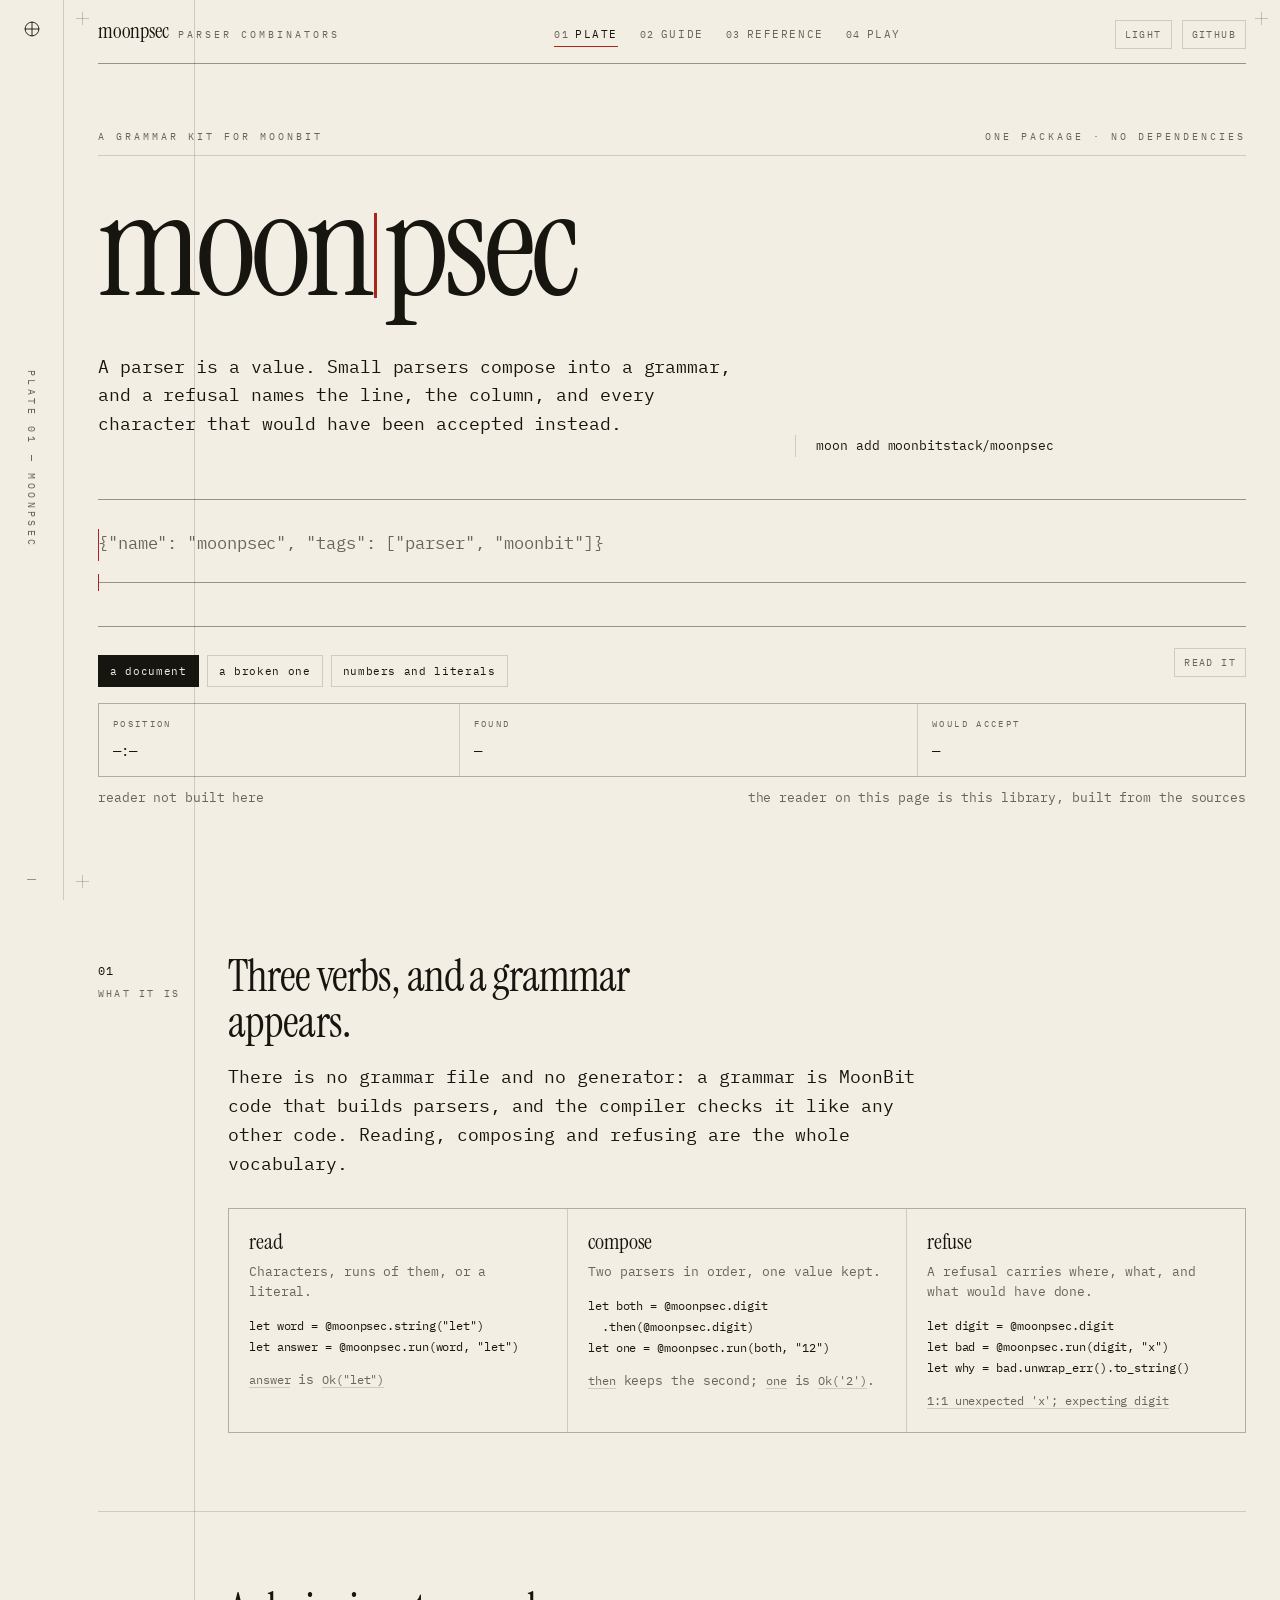
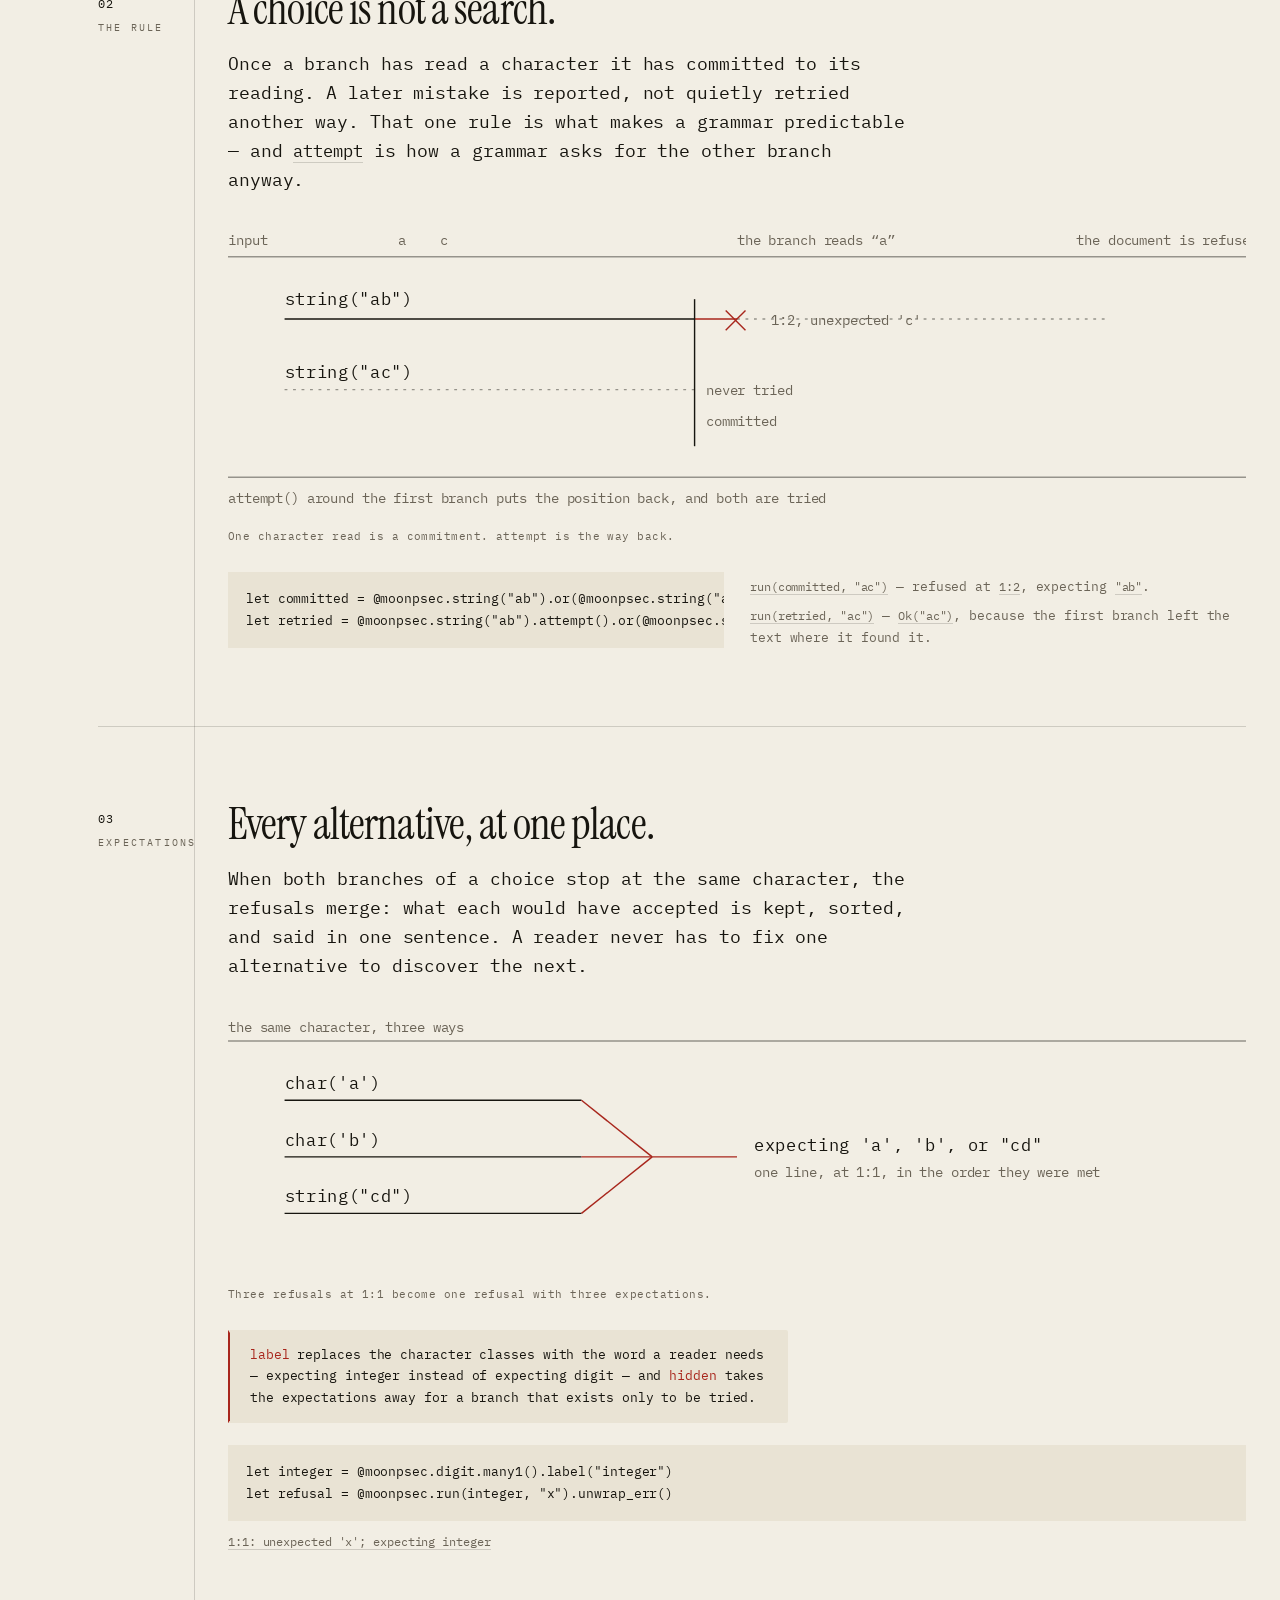
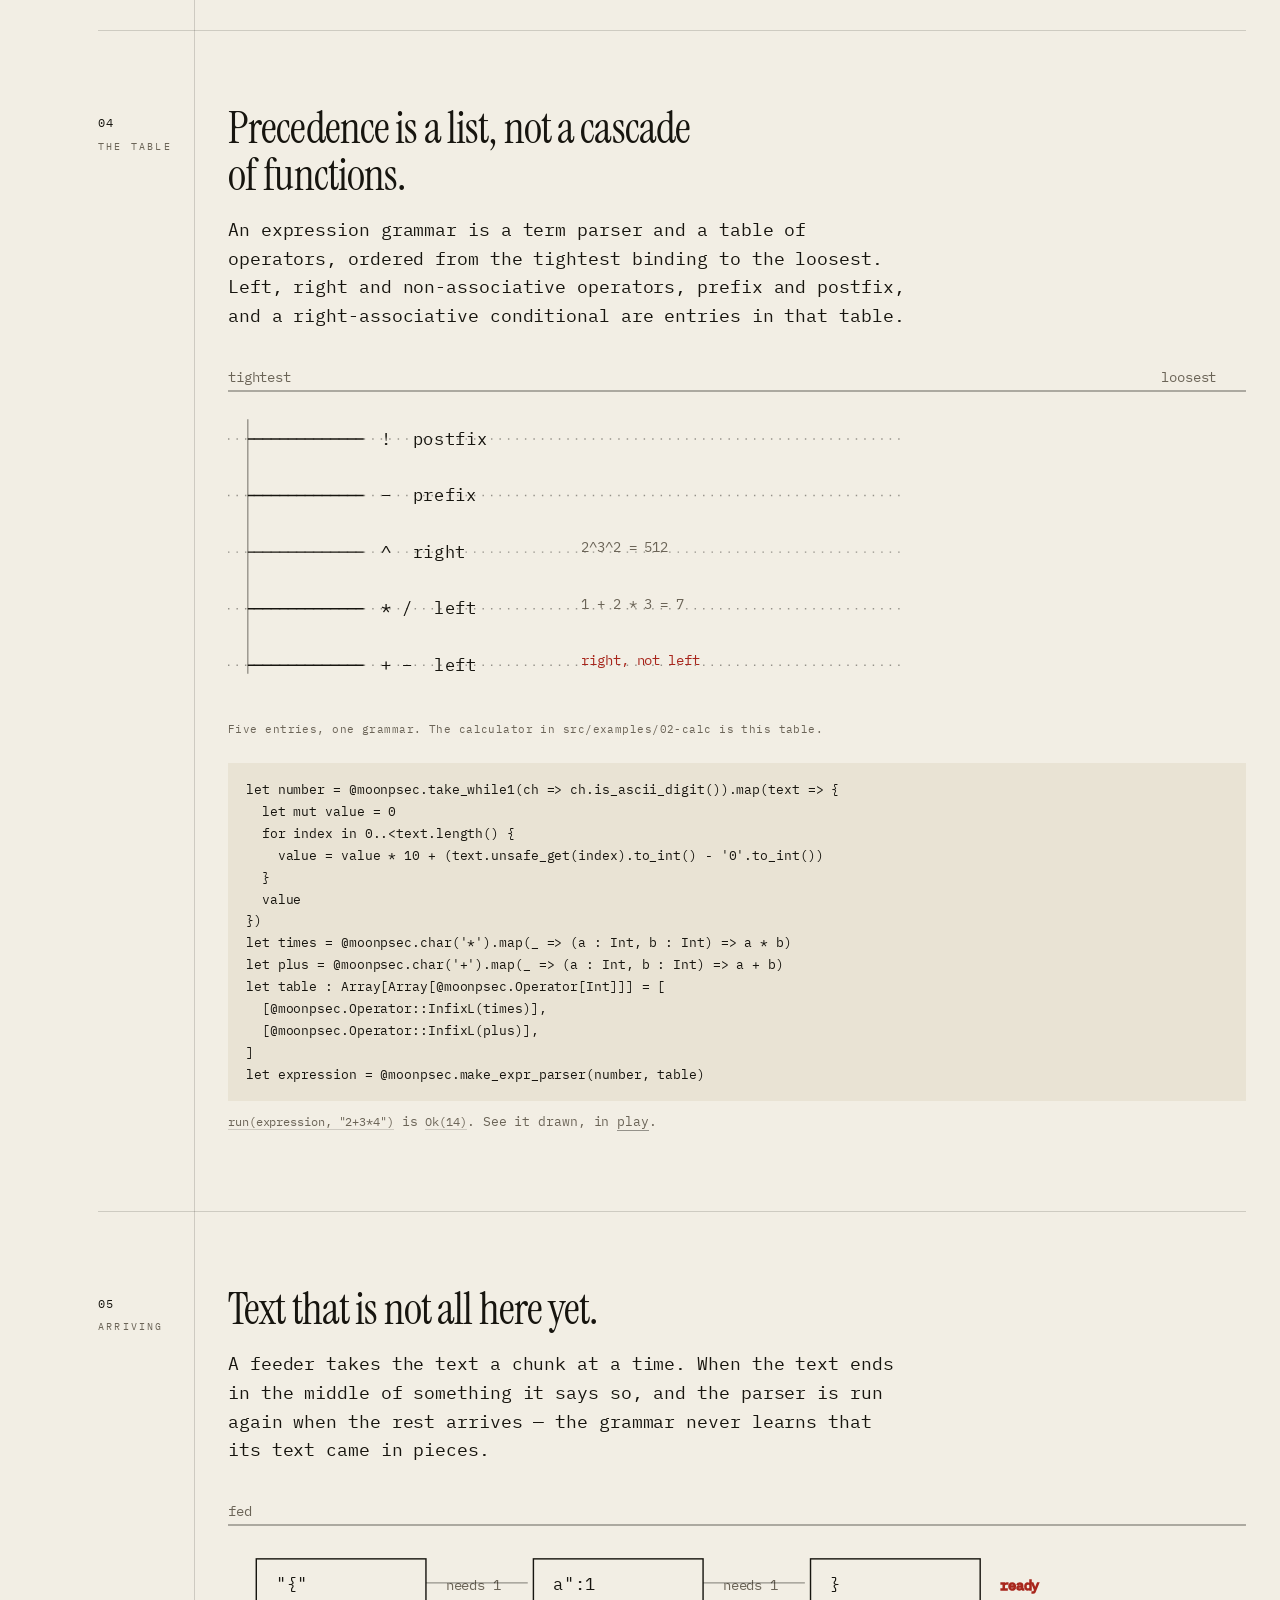
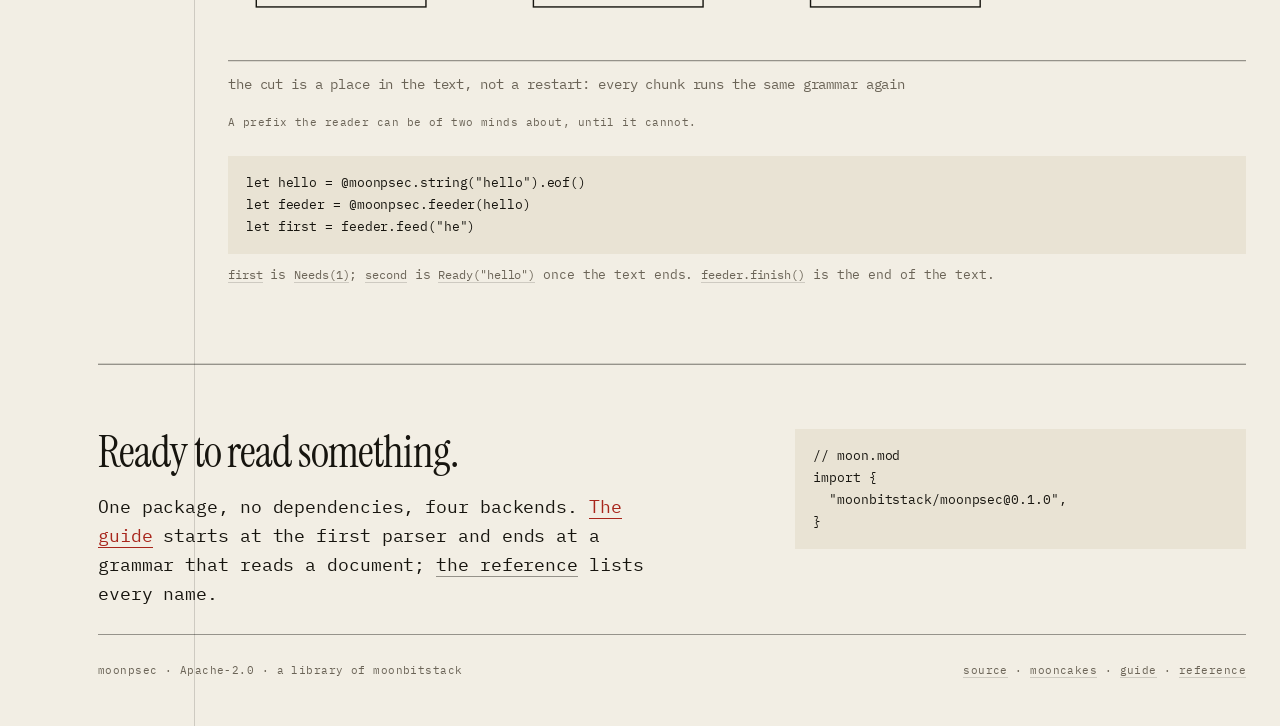
==== docs/index.html @ 0f13763e "docs(moonpsec): build the site — plate, guide, reference, play. One plate of paper and hairlines: a " ====
<!DOCTYPE html>
<html lang="en">
<head>
<meta charset="utf-8">
<meta name="viewport" content="width=device-width, initial-scale=1">
<title>moonpsec — parser combinators for MoonBit</title>
<meta name="description" content="A parser is a value. Small parsers compose into a grammar, and a refusal names the line, the column and every character that would have been accepted instead.">
<link rel="icon" href="assets/favicon.svg" type="image/svg+xml">
<link rel="preconnect" href="https://fonts.googleapis.com">
<link rel="preconnect" href="https://fonts.gstatic.com" crossorigin>
<link href="https://fonts.googleapis.com/css2?family=Instrument+Serif:ital@0;1&family=IBM+Plex+Mono:wght@300;400;500&display=swap" rel="stylesheet">
<link rel="stylesheet" href="assets/site.css">
<script>
  document.documentElement.dataset.theme =
    sessionStorage.getItem("moonpsec-theme") ||
    (matchMedia("(prefers-color-scheme: dark)").matches ? "dark" : "light");
</script>
</head>
<body>

<div class="rail" aria-hidden="true">
  <svg class="mark" viewBox="0 0 24 24">
    <line x1="4" y1="12" x2="20" y2="12"></line>
    <line x1="12" y1="4" x2="12" y2="20"></line>
    <circle cx="12" cy="12" r="7.5"></circle>
  </svg>
  <div class="spine">plate 01 — moonpsec</div>
  <div class="tick"></div>
</div>
<div class="reg tl" aria-hidden="true"></div>
<div class="reg tr" aria-hidden="true"></div>
<div class="reg bl" aria-hidden="true"></div>

<main class="sheet">

  <header class="masthead">
    <div class="name">moonpsec<span>parser combinators</span></div>
    <nav class="pages" aria-label="Pages">
      <a href="index.html" aria-current="page"><span class="n">01</span>plate</a>
      <a href="guide.html"><span class="n">02</span>guide</a>
      <a href="api.html"><span class="n">03</span>reference</a>
      <a href="demo.html"><span class="n">04</span>play</a>
    </nav>
    <div class="tools">
      <button class="ghost" data-theme-toggle aria-label="Switch theme">light</button>
      <a class="ghost" href="https://github.com/moonbitstack/moonpsec">github</a>
    </div>
  </header>

  <section style="padding:64px 0 0">
    <div style="display:flex;justify-content:space-between;align-items:baseline;gap:24px;border-bottom:1px solid var(--rule);padding-bottom:10px">
      <span class="label">a grammar kit for MoonBit</span>
      <span class="label">one package · no dependencies</span>
    </div>

    <h1 class="display" style="padding:26px 0 8px">
      moon<span class="caret-glyph" aria-hidden="true"></span>psec
    </h1>

    <div class="split wide" style="align-items:end;padding:18px 0 8px">
      <p class="lede">
        A parser is a value. Small parsers compose into a grammar, and a refusal
        names the line, the column, and every character that would have been
        accepted instead.
      </p>
      <pre class="specimen" data-lang="sh" style="background:transparent;padding:0 0 0 20px;border-left:1px solid var(--rule)"><code>moon add moonbitstack/moonpsec</code></pre>
    </div>
  </section>

  <section style="padding:34px 0 0" data-tape-root>
    <div class="tape">
      <div class="line" data-line><span data-read></span><span class="bad" data-bad hidden></span><span class="unread" data-rest></span><span class="caret" data-caret hidden></span></div>
      <input class="scrub" type="range" min="0" max="1" step="1" value="0" data-scrub aria-label="Cut the document at a place">
    </div>

    <div style="display:flex;justify-content:space-between;align-items:center;gap:16px;margin-top:10px;flex-wrap:wrap">
      <div class="samples">
        <button type="button" data-sample='{"name": "moonpsec", "tags": ["parser", "moonbit"]}'>a document</button>
        <button type="button" data-sample='{"name": "moonpsec", "tags": [1, 2,]}'>a broken one</button>
        <button type="button" data-sample='{"a": 1, "b": [true, null, 2.5e3]}'>numbers and literals</button>
      </div>
      <button type="button" class="ghost" data-play>read it</button>
    </div>

    <div class="readout">
      <div><span class="k">position</span><span class="v" data-pos>—:—</span></div>
      <div><span class="k">found</span><span class="v" data-got>—</span></div>
      <div><span class="k">would accept</span><span class="v" data-want>—</span></div>
    </div>
    <p class="small" style="margin:10px 0 0;display:flex;justify-content:space-between;gap:16px;flex-wrap:wrap">
      <span data-state>waiting for the rest of the text</span>
      <span>the reader on this page is this library, built from the sources</span>
    </p>
  </section>

  <section class="band" style="margin-top:70px">
    <div class="side"><b>01</b>what it is</div>
    <div class="body">
      <h2 class="band-title">Three verbs, and a grammar appears.</h2>
      <p class="lede" style="max-width:64ch">
        There is no grammar file and no generator: a grammar is MoonBit code that
        builds parsers, and the compiler checks it like any other code. Reading,
        composing and refusing are the whole vocabulary.
      </p>

      <div class="triptych">
        <article>
          <h3>read</h3>
          <p>Characters, runs of them, or a literal.</p>
          <pre class="specimen" data-lang="mbt"><code>let word = @moonpsec.string("let")
let answer = @moonpsec.run(word, "let")</code></pre>
          <p class="small" style="margin:12px 0 0"><code>answer</code> is <code>Ok("let")</code></p>
        </article>
        <article>
          <h3>compose</h3>
          <p>Two parsers in order, one value kept.</p>
          <pre class="specimen" data-lang="mbt"><code>let both = @moonpsec.digit
  .then(@moonpsec.digit)
let one = @moonpsec.run(both, "12")</code></pre>
          <p class="small" style="margin:12px 0 0"><code>then</code> keeps the second; <code>one</code> is <code>Ok('2')</code>.</p>
        </article>
        <article>
          <h3>refuse</h3>
          <p>A refusal carries where, what, and what would have done.</p>
          <pre class="specimen" data-lang="mbt"><code>let digit = @moonpsec.digit
let bad = @moonpsec.run(digit, "x")
let why = bad.unwrap_err().to_string()</code></pre>
          <p class="small" style="margin:12px 0 0"><code>1:1 unexpected 'x'; expecting digit</code></p>
        </article>
      </div>
    </div>
  </section>

  <section class="band">
    <div class="side"><b>02</b>the rule</div>
    <div class="body">
      <h2 class="band-title">A choice is not a search.</h2>
      <p class="lede" style="max-width:62ch">
        Once a branch has read a character it has committed to its reading. A
        later mistake is reported, not quietly retried another way. That one rule
        is what makes a grammar predictable — and <code>attempt</code> is how a
        grammar asks for the other branch anyway.
      </p>

      <figure class="plate">
        <svg viewBox="0 0 720 210" role="img" aria-label="Two alternatives: after the first reads a character, the second is not tried; attempt lets both be tried.">
          <line class="thin" x1="0" y1="26" x2="720" y2="26"></line>
          <text x="0" y="18">input</text>
          <text x="120" y="18">a</text><text x="150" y="18">c</text>
          <text x="360" y="18">the branch reads “a”</text>
          <text x="600" y="18">the document is refused</text>

          <line class="ink" x1="40" y1="70" x2="330" y2="70"></line>
          <line class="red" x1="330" y1="70" x2="360" y2="70"></line>
          <line class="thin" x1="360" y1="70" x2="620" y2="70" stroke-dasharray="2 4"></line>
          <text class="word" x="40" y="60">string("ab")</text>
          <line class="ink" x1="330" y1="56" x2="330" y2="160"></line>
          <text x="338" y="146">committed</text>
          <line class="red" x1="352" y1="64" x2="366" y2="78"></line>
          <line class="red" x1="366" y1="64" x2="352" y2="78"></line>
          <text x="384" y="74">1:2, unexpected 'c'</text>

          <line class="thin" x1="40" y1="120" x2="330" y2="120" stroke-dasharray="2 4"></line>
          <text class="word" x="40" y="112">string("ac")</text>
          <text x="338" y="124">never tried</text>

          <line class="thin" x1="0" y1="182" x2="720" y2="182"></line>
          <text x="0" y="200">attempt() around the first branch puts the position back, and both are tried</text>
        </svg>
        <figcaption>One character read is a commitment. <code>attempt</code> is the way back.</figcaption>
      </figure>

      <div class="split even" style="margin-top:26px">
        <div>
          <pre class="specimen" data-lang="mbt"><code>let committed = @moonpsec.string("ab").or(@moonpsec.string("ac"))
let retried = @moonpsec.string("ab").attempt().or(@moonpsec.string("ac"))</code></pre>
        </div>
        <div class="small" style="padding-top:4px">
          <p style="margin:0 0 8px"><code>run(committed, "ac")</code> — refused at <code>1:2</code>, expecting <code>"ab"</code>.</p>
          <p style="margin:0"><code>run(retried, "ac")</code> — <code>Ok("ac")</code>, because the first branch left the text where it found it.</p>
        </div>
      </div>
    </div>
  </section>

  <section class="band">
    <div class="side"><b>03</b>expectations</div>
    <div class="body">
      <h2 class="band-title">Every alternative, at one place.</h2>
      <p class="lede" style="max-width:62ch">
        When both branches of a choice stop at the same character, the refusals
        merge: what each would have accepted is kept, sorted, and said in one
        sentence. A reader never has to fix one alternative to discover the next.
      </p>

      <figure class="plate">
        <svg viewBox="0 0 720 190" role="img" aria-label="Three alternatives failing at the same offset merge into one set of expectations.">
          <line class="thin" x1="0" y1="24" x2="720" y2="24"></line>
          <text x="0" y="18">the same character, three ways</text>

          <line class="ink" x1="40" y1="66" x2="250" y2="66"></line><text class="word" x="40" y="58">char('a')</text>
          <line class="ink" x1="40" y1="106" x2="250" y2="106"></line><text class="word" x="40" y="98">char('b')</text>
          <line class="ink" x1="40" y1="146" x2="250" y2="146"></line><text class="word" x="40" y="138">string("cd")</text>

          <line class="red" x1="250" y1="66" x2="300" y2="106"></line>
          <line class="red" x1="250" y1="106" x2="300" y2="106"></line>
          <line class="red" x1="250" y1="146" x2="300" y2="106"></line>
          <line class="red" x1="300" y1="106" x2="360" y2="106"></line>

          <text class="word" x="372" y="102">expecting 'a', 'b', or "cd"</text>
          <text x="372" y="120">one line, at 1:1, in the order they were met</text>
        </svg>
        <figcaption>Three refusals at <code>1:1</code> become one refusal with three expectations.</figcaption>
      </figure>

      <div class="note" style="margin-top:26px;max-width:70ch">
        <b>label</b> replaces the character classes with the word a reader needs —
        <code>expecting integer</code> instead of <code>expecting digit</code> — and
        <b>hidden</b> takes the expectations away for a branch that exists only to
        be tried.
      </div>

      <pre class="specimen" data-lang="mbt" style="margin-top:22px"><code>let integer = @moonpsec.digit.many1().label("integer")
let refusal = @moonpsec.run(integer, "x").unwrap_err()</code></pre>
      <p class="small" style="margin:10px 0 0"><code>1:1: unexpected 'x'; expecting integer</code></p>
    </div>
  </section>

  <section class="band">
    <div class="side"><b>04</b>the table</div>
    <div class="body">
      <h2 class="band-title">Precedence is a list, not a cascade of functions.</h2>
      <p class="lede" style="max-width:62ch">
        An expression grammar is a term parser and a table of operators, ordered
        from the tightest binding to the loosest. Left, right and non-associative
        operators, prefix and postfix, and a right-associative conditional are
        entries in that table.
      </p>

      <figure class="plate">
        <svg viewBox="0 0 720 250" role="img" aria-label="A table of precedence levels, drawn as a ladder from the tightest binding to the loosest.">
          <line class="thin" x1="0" y1="24" x2="720" y2="24"></line>
          <text x="0" y="18">tightest</text>
          <text x="660" y="18">loosest</text>

          <line class="thin" x1="14" y1="44" x2="14" y2="224"></line>
          <line class="ink" x1="14" y1="58" x2="96" y2="58"></line><text class="word" x="108" y="62">! &#160;postfix</text>
          <line class="ink" x1="14" y1="98" x2="96" y2="98"></line><text class="word" x="108" y="102">&#8722; &#160;prefix</text>
          <line class="ink" x1="14" y1="138" x2="96" y2="138"></line><text class="word" x="108" y="142">^ &#160;right</text>
          <line class="ink" x1="14" y1="178" x2="96" y2="178"></line><text class="word" x="108" y="182">* / &#160;left</text>
          <line class="ink" x1="14" y1="218" x2="96" y2="218"></line><text class="word" x="108" y="222">+ &#8722; &#160;left</text>

          <line class="thin" x1="0" y1="58" x2="480" y2="58" stroke-dasharray="1 5"></line>
          <line class="thin" x1="0" y1="98" x2="480" y2="98" stroke-dasharray="1 5"></line>
          <line class="thin" x1="0" y1="138" x2="480" y2="138" stroke-dasharray="1 5"></line>
          <line class="thin" x1="0" y1="178" x2="480" y2="178" stroke-dasharray="1 5"></line>
          <line class="thin" x1="0" y1="218" x2="480" y2="218" stroke-dasharray="1 5"></line>

          <text x="250" y="138">2^3^2 = 512</text>
          <text x="250" y="178">1 + 2 * 3 = 7</text>
          <text class="em" x="250" y="218">right, not left</text>
        </svg>
        <figcaption>Five entries, one grammar. The calculator in <code>src/examples/02-calc</code> is this table.</figcaption>
      </figure>

      <pre class="specimen" data-lang="mbt" style="margin-top:24px"><code>let number = @moonpsec.take_while1(ch =&gt; ch.is_ascii_digit()).map(text =&gt; {
  let mut value = 0
  for index in 0..&lt;text.length() {
    value = value * 10 + (text.unsafe_get(index).to_int() - '0'.to_int())
  }
  value
})
let times = @moonpsec.char('*').map(_ =&gt; (a : Int, b : Int) =&gt; a * b)
let plus = @moonpsec.char('+').map(_ =&gt; (a : Int, b : Int) =&gt; a + b)
let table : Array[Array[@moonpsec.Operator[Int]]] = [
  [@moonpsec.Operator::InfixL(times)],
  [@moonpsec.Operator::InfixL(plus)],
]
let expression = @moonpsec.make_expr_parser(number, table)</code></pre>
      <p class="small" style="margin:10px 0 0"><code>run(expression, "2+3*4")</code> is <code>Ok(14)</code>. See it drawn, in <a href="demo.html" style="border-bottom:1px solid var(--rule-strong)">play</a>.</p>
    </div>
  </section>

  <section class="band">
    <div class="side"><b>05</b>arriving</div>
    <div class="body">
      <h2 class="band-title">Text that is not all here yet.</h2>
      <p class="lede" style="max-width:62ch">
        A feeder takes the text a chunk at a time. When the text ends in the
        middle of something it says so, and the parser is run again when the rest
        arrives — the grammar never learns that its text came in pieces.
      </p>

      <figure class="plate">
        <svg viewBox="0 0 720 150" role="img" aria-label="Three chunks fed in order: the first two ask for more, the third completes a value.">
          <line class="thin" x1="0" y1="24" x2="720" y2="24"></line>
          <text x="0" y="18">fed</text>

          <rect class="ink" x="20" y="48" width="120" height="34"></rect>
          <text class="word" x="34" y="70">"{&quot;</text>
          <text x="154" y="70">needs 1</text>

          <rect class="ink" x="216" y="48" width="120" height="34"></rect>
          <text class="word" x="230" y="70">a&quot;:1</text>
          <text x="350" y="70">needs 1</text>

          <rect class="ink" x="412" y="48" width="120" height="34"></rect>
          <text class="word" x="426" y="70">}</text>
          <text class="red" x="546" y="70">ready</text>

          <line class="thin" x1="140" y1="65" x2="212" y2="65"></line>
          <line class="thin" x1="336" y1="65" x2="408" y2="65"></line>

          <line class="thin" x1="0" y1="120" x2="720" y2="120"></line>
          <text x="0" y="140">the cut is a place in the text, not a restart: every chunk runs the same grammar again</text>
        </svg>
        <figcaption>A prefix the reader can be of two minds about, until it cannot.</figcaption>
      </figure>

      <pre class="specimen" data-lang="mbt" style="margin-top:24px"><code>let hello = @moonpsec.string("hello").eof()
let feeder = @moonpsec.feeder(hello)
let first = feeder.feed("he")</code></pre>
      <p class="small" style="margin:10px 0 0">
        <code>first</code> is <code>Needs(1)</code>; <code>second</code> is
        <code>Ready("hello")</code> once the text ends. <code>feeder.finish()</code>
        is the end of the text.
      </p>
    </div>
  </section>

  <section style="padding:64px 0 8px;border-top:1px solid var(--rule-strong)">
    <div class="split wide">
      <div>
        <h2 class="band-title" style="margin-bottom:14px">Ready to read something.</h2>
        <p class="lede" style="max-width:52ch">
          One package, no dependencies, four backends. <a href="guide.html" style="border-bottom:1px solid var(--red);color:var(--red)">The guide</a>
          starts at the first parser and ends at a grammar that reads a document;
          <a href="api.html" style="border-bottom:1px solid var(--rule-strong)">the reference</a> lists every name.
        </p>
      </div>
      <pre class="specimen" data-lang="mbt"><code>// moon.mod
import {
  "moonbitstack/moonpsec@0.1.0",
}</code></pre>
    </div>
  </section>

  <footer class="colophon">
    <span>moonpsec · Apache-2.0 · a library of moonbitstack</span>
    <span>
      <a href="https://github.com/moonbitstack/moonpsec">source</a> ·
      <a href="https://mooncakes.io/docs/moonbitstack/moonpsec">mooncakes</a> ·
      <a href="guide.html">guide</a> ·
      <a href="api.html">reference</a>
    </span>
  </footer>

</main>

<script src="assets/rule.js"></script>
<script src="assets/theme.js"></script>
<script type="module" src="assets/tape.js"></script>
</body>
</html>
---- docs/assets/site.css ----
/* moonpsec — one plate, drawn with rules and type.
   Two families: a display serif for names, a mono for everything else.
   Colour: warm paper, ink, and one printing red kept for refusals. */

:root {
  --paper: #f2eee4;
  --wash: #e9e3d4;
  --ink: #17150f;
  --faint: #6b6457;
  --rule: rgba(23, 21, 15, 0.16);
  --rule-strong: rgba(23, 21, 15, 0.42);
  --red: #a8261c;
  --red-soft: rgba(168, 38, 28, 0.1);
  --serif: "Instrument Serif", "Iowan Old Style", Georgia, serif;
  --mono: "IBM Plex Mono", ui-monospace, SFMono-Regular, Menlo, monospace;
  --rail: 64px;
  --gutter: 34px;
}

html[data-theme="dark"] {
  --paper: #14120e;
  --wash: #1d1a14;
  --ink: #ece5d5;
  --faint: #9a9183;
  --rule: rgba(236, 229, 213, 0.15);
  --rule-strong: rgba(236, 229, 213, 0.4);
  --red: #e4685a;
  --red-soft: rgba(228, 104, 90, 0.12);
}

*, *::before, *::after { box-sizing: border-box; }

html {
  background: var(--paper);
  color: var(--ink);
  font-variant-ligatures: no-contextual;
  -webkit-text-size-adjust: 100%;
}

body {
  margin: 0;
  font-family: var(--mono);
  font-size: 15px;
  line-height: 1.7;
  font-weight: 400;
  letter-spacing: -0.006em;
  text-rendering: optimizeLegibility;
}

/* Scrollbars: never the browser's. The standard properties would take the
   custom ones away in Chrome, so they live behind a feature query only. */
@supports selector(::-webkit-scrollbar) {
  html::-webkit-scrollbar { width: 10px; height: 10px; }
  html::-webkit-scrollbar-track { background: transparent; }
  html::-webkit-scrollbar-thumb {
    border-radius: 99px;
    border: 3px solid transparent;
    background-clip: content-box;
    background-color: color-mix(in srgb, var(--ink) 26%, transparent);
  }
  html.at-top::-webkit-scrollbar-thumb { background-color: transparent; }
  html::-webkit-scrollbar-thumb:hover {
    background-color: color-mix(in srgb, var(--ink) 44%, transparent);
  }
}
@supports not selector(::-webkit-scrollbar) {
  html {
    scrollbar-width: thin;
    scrollbar-color: color-mix(in srgb, var(--ink) 26%, transparent) transparent;
  }
  html.at-top { scrollbar-color: transparent transparent; }
}

/* Every scroller inside a page, not just the ones marked: a code block that
   falls back to the browser's bar is the one thing a reader notices. */
.scroll, .tape .line, pre.specimen, pre.sig, pre.code, .ref-body {
  scrollbar-width: thin;
  scrollbar-color: color-mix(in srgb, var(--ink) 22%, transparent) transparent;
}
@supports selector(::-webkit-scrollbar) {
  .scroll::-webkit-scrollbar, .tape .line::-webkit-scrollbar,
  pre.specimen::-webkit-scrollbar, pre.sig::-webkit-scrollbar,
  pre.code::-webkit-scrollbar, .ref-body::-webkit-scrollbar { width: 8px; height: 8px; }
  .scroll::-webkit-scrollbar-track, .tape .line::-webkit-scrollbar-track,
  pre.specimen::-webkit-scrollbar-track, pre.sig::-webkit-scrollbar-track,
  pre.code::-webkit-scrollbar-track, .ref-body::-webkit-scrollbar-track { background: transparent; }
  .scroll::-webkit-scrollbar-thumb, .tape .line::-webkit-scrollbar-thumb,
  pre.specimen::-webkit-scrollbar-thumb, pre.sig::-webkit-scrollbar-thumb,
  pre.code::-webkit-scrollbar-thumb, .ref-body::-webkit-scrollbar-thumb {
    border-radius: 99px;
    border: 2px solid transparent;
    background-clip: content-box;
    background-color: color-mix(in srgb, var(--ink) 16%, transparent);
    transition: background-color 160ms ease;
  }
  .scroll:hover::-webkit-scrollbar-thumb, .tape .line:hover::-webkit-scrollbar-thumb,
  pre.specimen:hover::-webkit-scrollbar-thumb, pre.sig:hover::-webkit-scrollbar-thumb,
  pre.code:hover::-webkit-scrollbar-thumb, .ref-body:hover::-webkit-scrollbar-thumb {
    background-color: color-mix(in srgb, var(--ink) 34%, transparent);
  }
}

::selection { background: var(--red-soft); color: var(--ink); }

a { color: inherit; text-decoration: none; }
a:focus-visible, button:focus-visible, input:focus-visible {
  outline: 1px solid var(--red);
  outline-offset: 3px;
}

/* ---------- the rail ---------- */

.rail {
  position: fixed;
  inset: 0 auto 0 0;
  width: var(--rail);
  border-right: 1px solid var(--rule);
  display: flex;
  flex-direction: column;
  justify-content: space-between;
  align-items: center;
  padding: 18px 0 20px;
  z-index: 40;
  background: var(--paper);
  user-select: none;
}

.rail .mark { width: 22px; height: 22px; }
.rail .mark path, .rail .mark line, .rail .mark circle { stroke: var(--ink); fill: none; }

.rail .spine {
  writing-mode: vertical-rl;
  font-size: 10px;
  letter-spacing: 0.34em;
  text-transform: uppercase;
  color: var(--faint);
}

.rail .tick { width: 9px; height: 1px; background: var(--rule-strong); }

/* ---------- sheet ---------- */

.sheet {
  margin-left: var(--rail);
  padding: 0 var(--gutter);
  max-width: 1280px;
  position: relative;
}

.sheet::before {
  content: "";
  position: absolute;
  inset: 0 var(--gutter) 0 calc(var(--gutter) + 96px);
  border-left: 1px solid var(--rule);
  pointer-events: none;
}

@media (width <= 1000px) {
  .sheet::before { display: none; }
}

/* corner registration marks, drawn, not decorated boxes */
.reg { position: fixed; width: 13px; height: 13px; pointer-events: none; z-index: 30; opacity: 0.5; }
.reg::before, .reg::after { content: ""; position: absolute; background: var(--rule-strong); }
.reg::before { left: 6px; top: 0; width: 1px; height: 13px; }
.reg::after { top: 6px; left: 0; width: 13px; height: 1px; }
.reg.tl { left: calc(var(--rail) + 12px); top: 12px; }
.reg.tr { right: 12px; top: 12px; }
.reg.bl { left: calc(var(--rail) + 12px); bottom: 12px; }
@media (width <= 700px) { .reg { display: none; } }

/* ---------- masthead ---------- */

.masthead {
  display: flex;
  align-items: baseline;
  justify-content: space-between;
  gap: 24px;
  padding: 20px 0 14px;
  border-bottom: 1px solid var(--rule-strong);
}

.masthead .name {
  font-family: var(--serif);
  font-size: 21px;
  letter-spacing: -0.01em;
  line-height: 1;
}

.masthead .name span { color: var(--faint); font-family: var(--mono); font-size: 10px; letter-spacing: 0.3em; text-transform: uppercase; margin-left: 10px; }

nav.pages { display: flex; gap: 22px; font-size: 11px; letter-spacing: 0.14em; text-transform: uppercase; }
nav.pages a { color: var(--faint); padding-bottom: 2px; border-bottom: 1px solid transparent; transition: color 140ms ease, border-color 140ms ease; }
nav.pages a:hover { color: var(--ink); }
nav.pages a[aria-current="page"] { color: var(--ink); border-bottom-color: var(--red); }
nav.pages a .n { color: var(--faint); margin-right: 6px; font-size: 10px; }

.tools { display: flex; gap: 10px; align-items: center; }

button.ghost {
  font: inherit;
  font-size: 10px;
  letter-spacing: 0.14em;
  text-transform: uppercase;
  color: var(--faint);
  background: none;
  border: 1px solid var(--rule);
  padding: 5px 9px;
  cursor: pointer;
  transition: color 140ms ease, border-color 140ms ease;
}
button.ghost:hover { color: var(--ink); border-color: var(--rule-strong); }

/* ---------- type ---------- */

h1, h2, h3 { font-weight: 400; margin: 0; }

.display {
  font-family: var(--serif);
  font-size: clamp(56px, 11.5vw, 148px);
  line-height: 0.86;
  letter-spacing: -0.035em;
  margin: 0;
}

.display em { font-style: italic; color: var(--red); }

.lede {
  font-size: clamp(15px, 1.6vw, 18px);
  line-height: 1.6;
  max-width: 58ch;
  color: var(--ink);
}

.small { font-size: 13px; color: var(--faint); line-height: 1.65; }

.label {
  font-size: 10px;
  letter-spacing: 0.3em;
  text-transform: uppercase;
  color: var(--faint);
  user-select: none;
}

.caps { text-transform: uppercase; letter-spacing: 0.18em; font-size: 11px; }

code, kbd, pre { font-family: var(--mono); font-variant-ligatures: no-contextual; }

p code, li code, td code, th code {
  font-size: 0.92em;
  overflow-wrap: anywhere;
  border-bottom: 1px solid var(--rule);
}

/* ---------- sections ---------- */

section.band {
  padding: 74px 0 78px;
  border-bottom: 1px solid var(--rule);
  display: grid;
  grid-template-columns: minmax(0, 96px) minmax(0, 1fr);
  gap: 0 34px;
}

section.band:last-of-type { border-bottom: 0; }

section.band > .side {
  font-size: 10px;
  letter-spacing: 0.22em;
  text-transform: uppercase;
  color: var(--faint);
  padding-top: 8px;
  user-select: none;
}

section.band > .side b { display: block; font-weight: 400; color: var(--ink); font-size: 12px; letter-spacing: 0.1em; margin-bottom: 4px; }

section.band > .body { min-width: 0; }

h2.band-title {
  font-family: var(--serif);
  font-size: clamp(30px, 3.6vw, 44px);
  line-height: 1.05;
  letter-spacing: -0.02em;
  margin-bottom: 18px;
  max-width: 24ch;
}

/* ---------- the tape ---------- */

.tape-wrap { margin: 34px 0 0; }

.tape {
  position: relative;
  border-top: 1px solid var(--rule-strong);
  border-bottom: 1px solid var(--rule-strong);
  padding: 26px 0 30px;
}

.tape .line {
  position: relative;
  font-size: clamp(13px, 1.5vw, 17px);
  line-height: 2.1;
  white-space: pre;
  overflow-x: auto;
  overflow-y: hidden;
  padding: 0 0 2px;
  min-height: 2.1em;
  color: var(--ink);
}

.tape .line .unread { color: var(--faint); }
.tape .line .bad { background: var(--red-soft); box-shadow: 0 0 0 1px var(--red-soft); }

.caret {
  position: absolute;
  top: 14px;
  bottom: 12px;
  width: 1px;
  background: var(--red);
  pointer-events: none;
  transition: left 70ms linear;
}
.caret::before {
  content: "";
  position: absolute;
  top: -4px;
  left: -3px;
  width: 7px;
  height: 1px;
  background: var(--red);
}
.caret::after {
  content: "";
  position: absolute;
  bottom: -4px;
  left: -3px;
  width: 7px;
  height: 1px;
  background: var(--red);
}

.scrub {
  -webkit-appearance: none;
  appearance: none;
  width: 100%;
  height: 26px;
  background: transparent;
  cursor: ew-resize;
  margin: 6px 0 0;
  display: block;
}
.scrub::-webkit-slider-runnable-track { height: 1px; background: var(--rule-strong); }
.scrub::-moz-range-track { height: 1px; background: var(--rule-strong); }
.scrub::-webkit-slider-thumb {
  -webkit-appearance: none;
  width: 1px;
  height: 17px;
  margin-top: -8px;
  background: var(--red);
  border: 0;
  border-radius: 0;
}
.scrub::-moz-range-thumb { width: 1px; height: 17px; background: var(--red); border: 0; border-radius: 0; }

.readout {
  display: grid;
  grid-template-columns: minmax(0, 1.1fr) minmax(0, 1.4fr) minmax(0, 1fr);
  gap: 1px;
  border: 1px solid var(--rule);
  background: var(--rule);
  margin-top: 16px;
}
.readout > div { background: var(--paper); padding: 12px 14px 13px; min-width: 0; }
.readout .k { font-size: 9px; letter-spacing: 0.26em; text-transform: uppercase; color: var(--faint); display: block; margin-bottom: 6px; }
.readout .v { font-size: 14px; overflow-wrap: anywhere; }
.readout .v.red { color: var(--red); }
.readout .v.muted { color: var(--faint); }

.samples { display: flex; gap: 8px; flex-wrap: wrap; margin-top: 18px; }
.samples button {
  font: inherit; font-size: 11px; letter-spacing: 0.06em;
  background: none; color: var(--ink);
  border: 1px solid var(--rule);
  padding: 6px 11px; cursor: pointer;
  transition: border-color 140ms ease, background 140ms ease;
}
.samples button:hover { border-color: var(--rule-strong); }
.samples button[aria-pressed="true"] { background: var(--ink); color: var(--paper); border-color: var(--ink); }

/* ---------- specimen blocks ---------- */

pre.specimen {
  margin: 0;
  padding: 16px 18px;
  background: var(--wash);
  border-left: 0;
  font-size: 12.5px;
  line-height: 1.75;
  overflow-x: auto;
  color: var(--ink);
}
pre.specimen .c { color: var(--faint); }
pre.specimen .s { color: var(--red); }

.triptych { display: grid; grid-template-columns: repeat(3, minmax(0, 1fr)); gap: 1px; background: var(--rule); border: 1px solid var(--rule); margin-top: 30px; }
.triptych > article { background: var(--paper); padding: 20px 20px 22px; min-width: 0; }
.triptych h3 { font-family: var(--serif); font-size: 22px; line-height: 1.15; margin-bottom: 6px; }
.triptych p { margin: 0 0 14px; font-size: 12.5px; color: var(--faint); line-height: 1.6; }
.triptych pre.specimen { background: transparent; padding: 0; font-size: 12px; }

@media (width <= 900px) { .triptych { grid-template-columns: minmax(0, 1fr); } }

/* ---------- diagram ---------- */

figure.plate { margin: 26px 0 0; }
figure.plate svg { display: block; width: 100%; height: auto; }
figure.plate figcaption { margin-top: 10px; font-size: 11px; color: var(--faint); letter-spacing: 0.04em; }
figure.plate svg text { font-family: var(--mono); font-size: 10px; fill: var(--faint); }
figure.plate svg .ink { stroke: var(--ink); fill: none; }
figure.plate svg .thin { stroke: var(--rule-strong); fill: none; }
figure.plate svg .red { stroke: var(--red); fill: none; }
figure.plate svg .word { font-size: 12px; fill: var(--ink); letter-spacing: 0.04em; }
figure.plate svg .em { fill: var(--red); }

/* ---------- lists and tables ---------- */

ul.plain { list-style: none; padding: 0; margin: 0; }
ul.plain li { padding: 9px 0; border-bottom: 1px dotted var(--rule); display: grid; grid-template-columns: 22px minmax(0, 1fr); gap: 8px; }
ul.plain li:last-child { border-bottom: 0; }
ul.plain li::before { content: "—"; color: var(--faint); }

table.index { width: 100%; border-collapse: collapse; font-size: 13px; margin-top: 8px; }
table.index th { text-align: left; font-weight: 400; font-size: 9.5px; letter-spacing: 0.24em; text-transform: uppercase; color: var(--faint); padding: 0 12px 8px 0; border-bottom: 1px solid var(--rule-strong); }
table.index td { padding: 9px 12px 9px 0; border-bottom: 1px dotted var(--rule); vertical-align: top; overflow-wrap: anywhere; }
table.index td:first-child { white-space: nowrap; color: var(--ink); }
table.index tr:hover td { background: var(--wash); }

/* ---------- note callouts: a thin trapezoid rule, not a rounded border ---------- */

.note {
  position: relative;
  padding: 14px 18px 15px 22px;
  background: var(--wash);
  border-radius: 0 2px 2px 0;
  font-size: 13px;
  line-height: 1.65;
}
.note::before {
  content: "";
  position: absolute;
  left: 0;
  top: 0;
  bottom: 0;
  width: 2px;
  background: var(--red);
  clip-path: polygon(0 0, 100% 3px, 100% calc(100% - 3px), 0 100%);
}
.note b { font-weight: 400; color: var(--red); }

/* ---------- footer ---------- */

footer.colophon {
  border-top: 1px solid var(--rule-strong);
  padding: 26px 0 46px;
  display: flex;
  justify-content: space-between;
  gap: 24px;
  flex-wrap: wrap;
  font-size: 11px;
  color: var(--faint);
  letter-spacing: 0.04em;
}
footer.colophon a { border-bottom: 1px solid var(--rule); }
footer.colophon a:hover { border-bottom-color: var(--red); color: var(--ink); }

/* ---------- guide ---------- */

.steps { counter-reset: step; }
.step { display: grid; grid-template-columns: minmax(0, 96px) minmax(0, 1fr); gap: 0 34px; padding: 46px 0; border-bottom: 1px dotted var(--rule); }
.step:last-child { border-bottom: 0; }
.step > .n { font-size: 10px; letter-spacing: 0.24em; color: var(--faint); padding-top: 6px; user-select: none; }
.step h3 { font-family: var(--serif); font-size: 26px; line-height: 1.1; margin-bottom: 10px; }
.step p { max-width: 62ch; }
.step .output { margin-top: 10px; font-size: 12px; color: var(--faint); border-left: 1px solid var(--rule); padding-left: 12px; white-space: pre-wrap; overflow-wrap: anywhere; }

@media (width <= 760px) {
  section.band, .step { grid-template-columns: minmax(0, 1fr); }
  section.band > .side { padding-bottom: 12px; }
  .readout { grid-template-columns: minmax(0, 1fr); }
  .masthead { flex-wrap: wrap; gap: 12px; }
  nav.pages { gap: 14px; }
}

@media (width <= 520px) {
  :root { --rail: 0px; --gutter: 18px; }
  .rail { display: none; }
  .sheet { padding: 0 var(--gutter); }
  nav.pages a .n { display: none; }
}

@media (prefers-reduced-motion: reduce) {
  * { animation: none !important; transition: none !important; }
  .caret { transition: none; }
}

/* the name carries the library's subject: a caret standing in the word */
.caret-glyph {
  display: inline-block;
  width: 3px;
  height: 0.58em;
  margin: 0 0.05em 0 0.03em;
  background: var(--red);
  vertical-align: baseline;
  transform: translateY(0.02em);
  animation: caret-blink 1.5s steps(1, end) infinite;
}

@keyframes caret-blink {
  0%, 62% { opacity: 1; }
  63%, 100% { opacity: 0; }
}

.tape .line { position: relative; }

.caret {
  top: 0.15em;
  bottom: 0.15em;
  transition: left 80ms linear;
}

a.ghost {
  border: 1px solid var(--rule);
  padding: 5px 9px;
  font-size: 10px;
  letter-spacing: 0.14em;
  text-transform: uppercase;
  color: var(--faint);
}
a.ghost:hover { color: var(--ink); border-color: var(--rule-strong); }

@media (width <= 900px) {
  .display { font-size: clamp(52px, 15vw, 96px); }
}

/* ---------- the tree ---------- */

.tree { font-size: 13px; line-height: 1.5; }
.tree ul { list-style: none; margin: 0; padding: 0 0 0 18px; border-left: 1px solid var(--rule-strong); }
.tree > .branch > ul { margin-top: 2px; }
.tree li { position: relative; padding: 3px 0 3px 16px; }
.tree li::before {
  content: "";
  position: absolute;
  left: -1px;
  top: 0.95em;
  width: 11px;
  height: 1px;
  background: var(--rule-strong);
}
.tree .op {
  display: inline-block;
  min-width: 1.6em;
  text-align: center;
  border: 1px solid var(--rule-strong);
  padding: 0 6px;
  font-size: 13px;
  color: var(--ink);
  background: var(--paper);
}
.tree .leaf { padding: 0 2px; color: var(--ink); }

/* ---------- benches ---------- */

.bench {
  border: 1px solid var(--rule);
  padding: 22px 22px 24px;
  background: var(--paper);
}

.bench header { display: flex; justify-content: space-between; align-items: baseline; gap: 16px; margin-bottom: 16px; }
.bench header .label { letter-spacing: 0.26em; }

.field {
  display: block;
  width: 100%;
  font: inherit;
  font-size: 14px;
  color: var(--ink);
  background: var(--wash);
  border: 1px solid var(--rule);
  padding: 10px 12px;
  outline-offset: 2px;
}
.field:focus { border-color: var(--rule-strong); }

.chips { display: flex; gap: 8px; flex-wrap: wrap; margin-top: 12px; }
.chips button {
  font: inherit;
  font-size: 11px;
  background: none;
  color: var(--faint);
  border: 1px solid var(--rule);
  padding: 4px 9px;
  cursor: pointer;
}
.chips button:hover { color: var(--ink); border-color: var(--rule-strong); }

/* ---------- reference page ---------- */

.ref { display: grid; grid-template-columns: 236px minmax(0, 1fr); gap: 0 44px; padding-top: 34px; }
.ref-body { min-width: 0; }

.toc { position: sticky; top: 26px; align-self: start; max-height: calc(100vh - 52px); overflow-y: auto; padding-right: 6px; }
.toc ul { list-style: none; margin: 0; padding: 0; font-size: 12px; line-height: 1.9; }
.toc > ul > li { margin-bottom: 10px; }
.toc > ul > li > a { text-transform: uppercase; letter-spacing: 0.16em; font-size: 10px; color: var(--ink); }
.toc ol.sub { padding-left: 12px; border-left: 1px solid var(--rule); margin-top: 4px; }
.toc ol.sub a { color: var(--faint); }
.toc a:hover { color: var(--ink); }
.toc ol.sub a:hover { color: var(--ink); border-bottom: 1px solid var(--red); }

.ref-body section { padding: 8px 0 30px; border-bottom: 1px dotted var(--rule); }
.ref-body section:last-of-type { border-bottom: 0; }

.band-head { display: flex; justify-content: space-between; align-items: baseline; gap: 20px; border-bottom: 1px solid var(--rule-strong); padding-bottom: 10px; margin-bottom: 14px; }
.band-head h2 { font-family: var(--serif); font-size: 34px; letter-spacing: -0.02em; }
.band-head .route { font-size: 11px; color: var(--faint); letter-spacing: 0.06em; }

h2.group {
  font-size: 10px;
  letter-spacing: 0.3em;
  text-transform: uppercase;
  color: var(--faint);
  margin: 8px 0 6px;
  font-weight: 400;
}

.entry { padding: 20px 0 8px; scroll-margin-top: 24px; }
.entry h3 {
  font-family: var(--mono);
  font-size: 16px;
  letter-spacing: -0.01em;
  display: flex;
  align-items: baseline;
  gap: 10px;
  margin-bottom: 8px;
}
.entry h3 .kind {
  font-size: 9px;
  letter-spacing: 0.22em;
  text-transform: uppercase;
  color: var(--faint);
  border: 1px solid var(--rule);
  padding: 1px 5px;
}

pre.sig {
  margin: 0 0 10px;
  padding: 9px 12px;
  background: var(--wash);
  font-size: 12.5px;
  line-height: 1.6;
  overflow-x: auto;
  white-space: pre;
  color: var(--ink);
}

.entry p, .member p { margin: 0 0 10px; font-size: 13.5px; line-height: 1.68; max-width: 78ch; }
.entry p code, .member p code { font-size: 0.92em; }

.member { margin: 14px 0 0; padding-left: 18px; border-left: 1px solid var(--rule); scroll-margin-top: 24px; }
.member pre.sig { background: transparent; padding: 0 0 6px; }

ul.variants { list-style: none; margin: 6px 0 12px; padding: 0; }
ul.variants li { padding: 6px 0; border-bottom: 1px dotted var(--rule); font-size: 12.5px; display: grid; grid-template-columns: minmax(0, 320px) minmax(0, 1fr); gap: 12px; }
ul.variants li code { overflow-wrap: anywhere; }
ul.variants li small { color: var(--faint); font-size: 12px; }

pre.code {
  margin: 4px 0 12px;
  padding: 10px 12px;
  background: var(--wash);
  font-size: 12px;
  line-height: 1.7;
  overflow-x: auto;
}

@media (width <= 940px) {
  .ref { grid-template-columns: minmax(0, 1fr); }
  .toc { position: static; max-height: none; margin-bottom: 20px; border-bottom: 1px solid var(--rule); padding-bottom: 14px; }
}

/* two columns that become one, without the inline style to fight */
.split { display: grid; gap: 0 44px; align-items: start; }
.split.wide { grid-template-columns: minmax(0, 1.45fr) minmax(0, 1fr); }
.split.even { grid-template-columns: minmax(0, 1fr) minmax(0, 1fr); gap: 26px; }

@media (width <= 860px) {
  .split, .split.wide, .split.even { grid-template-columns: minmax(0, 1fr); gap: 20px 0; }
}
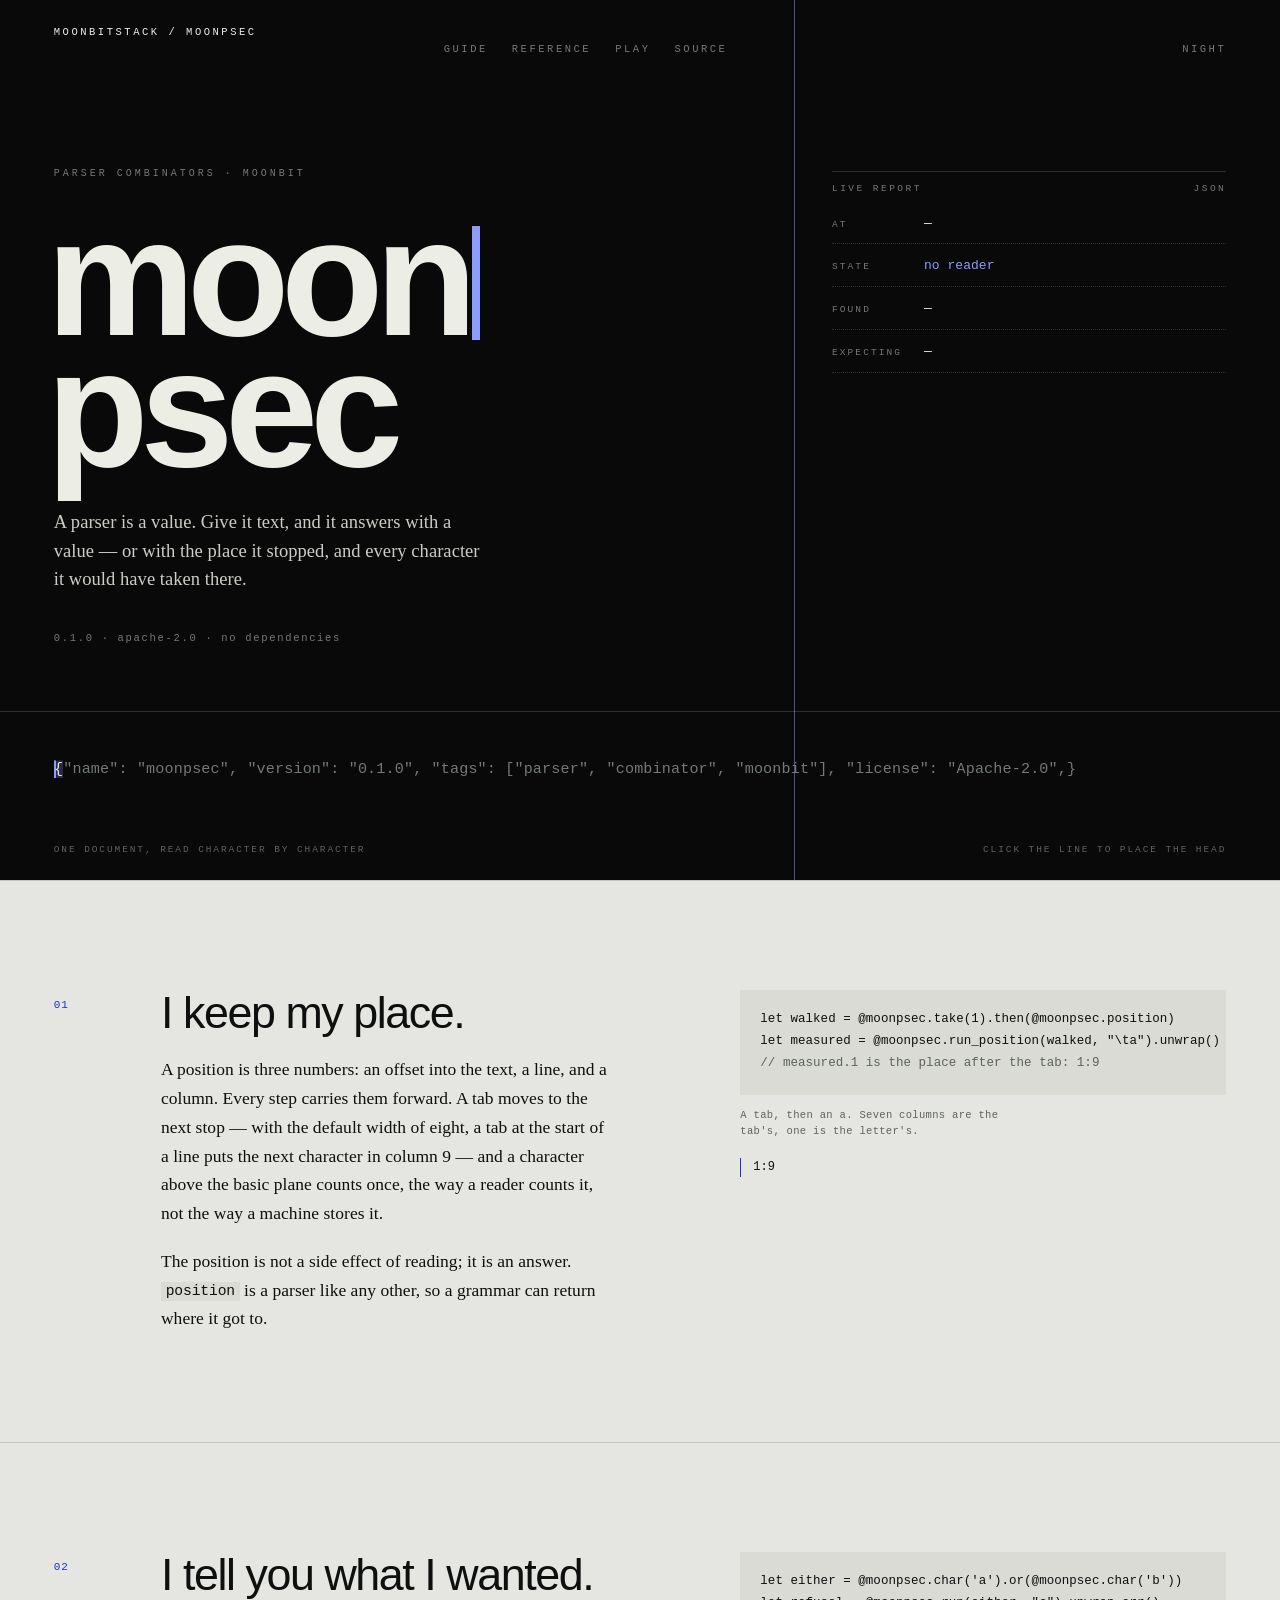
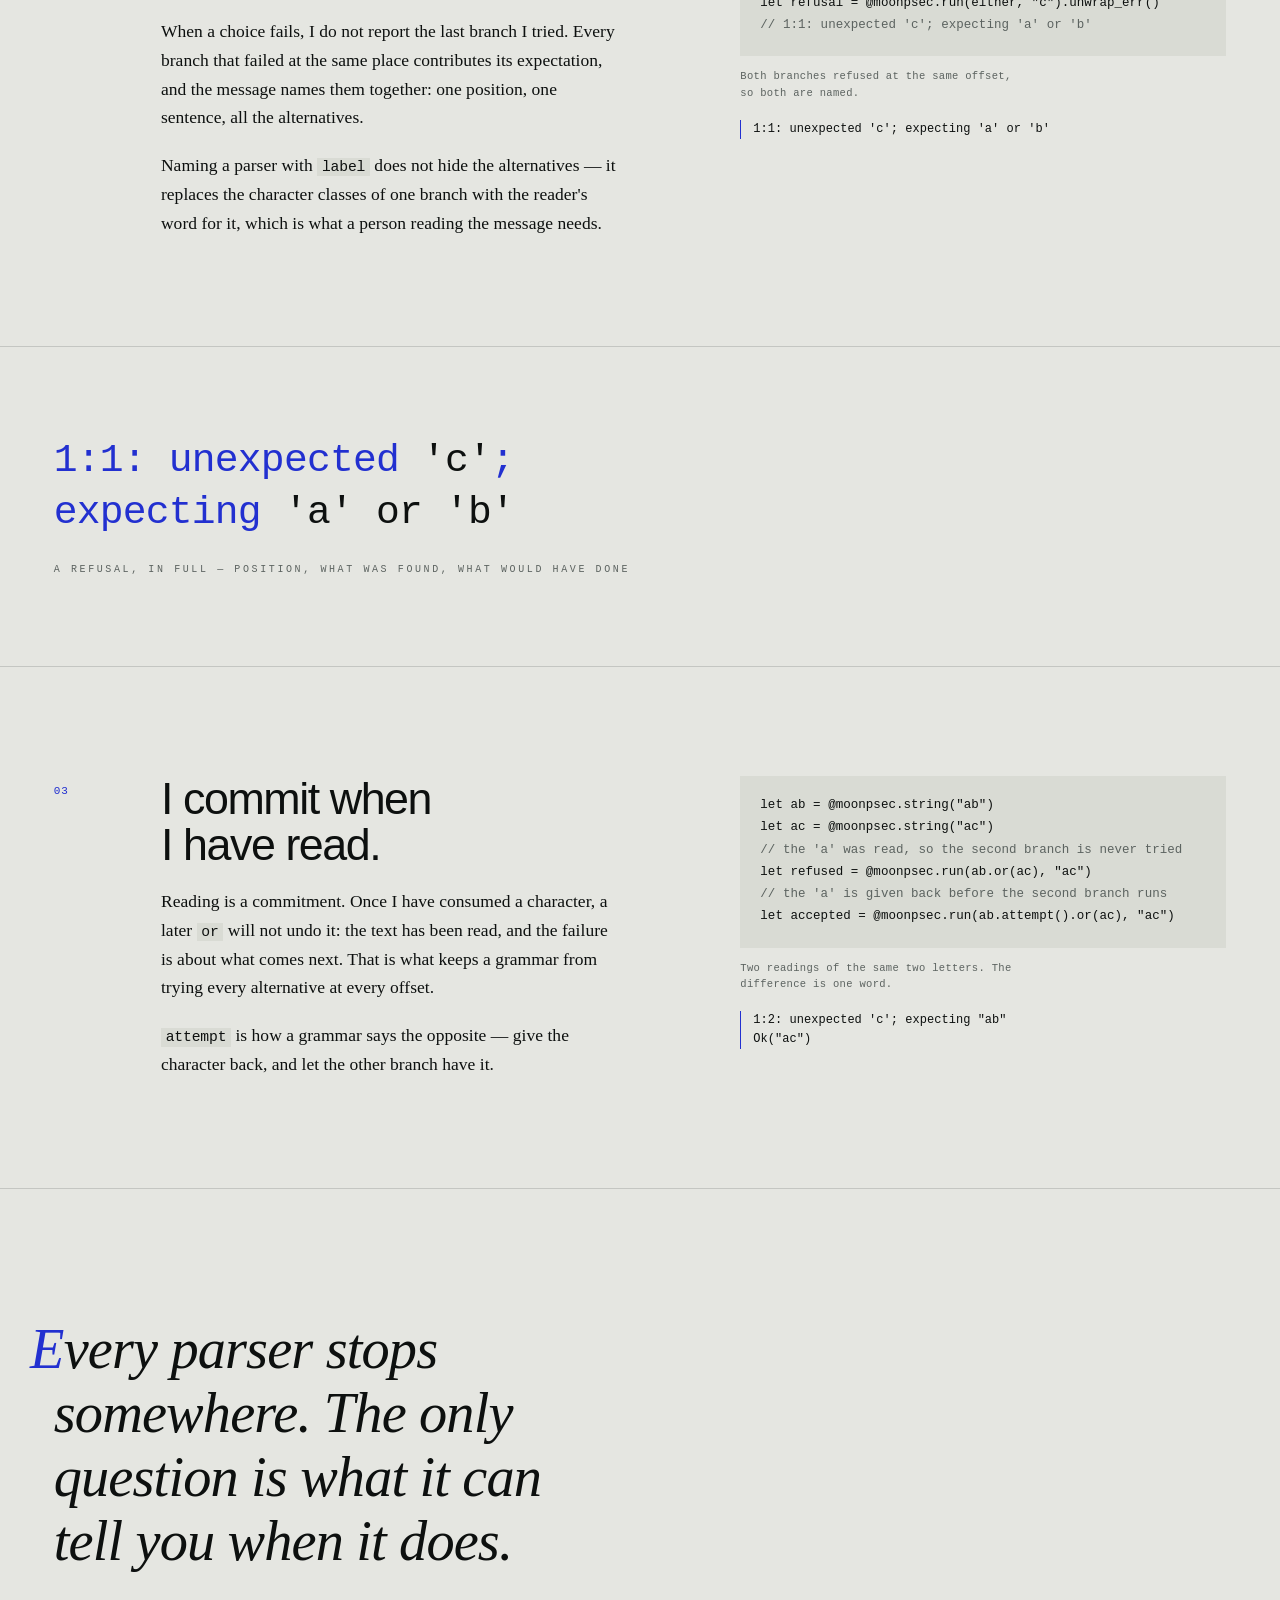
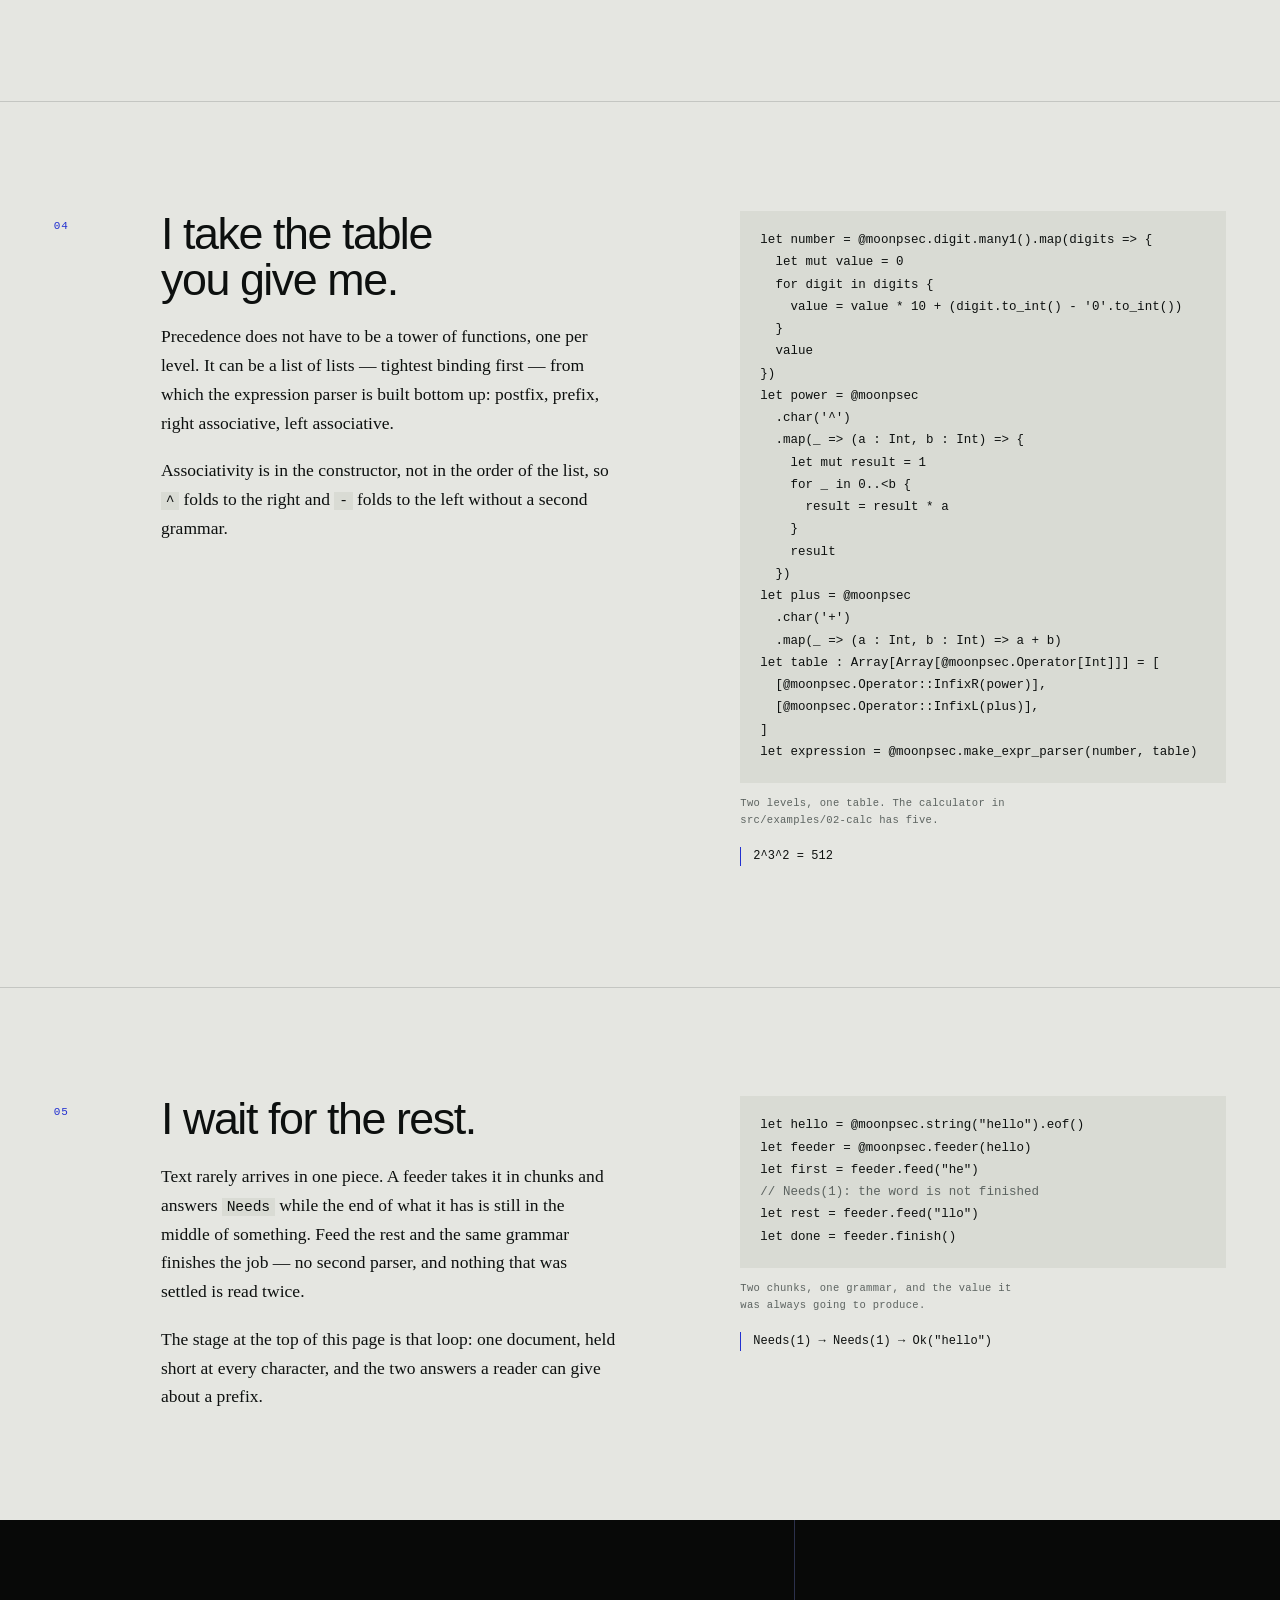
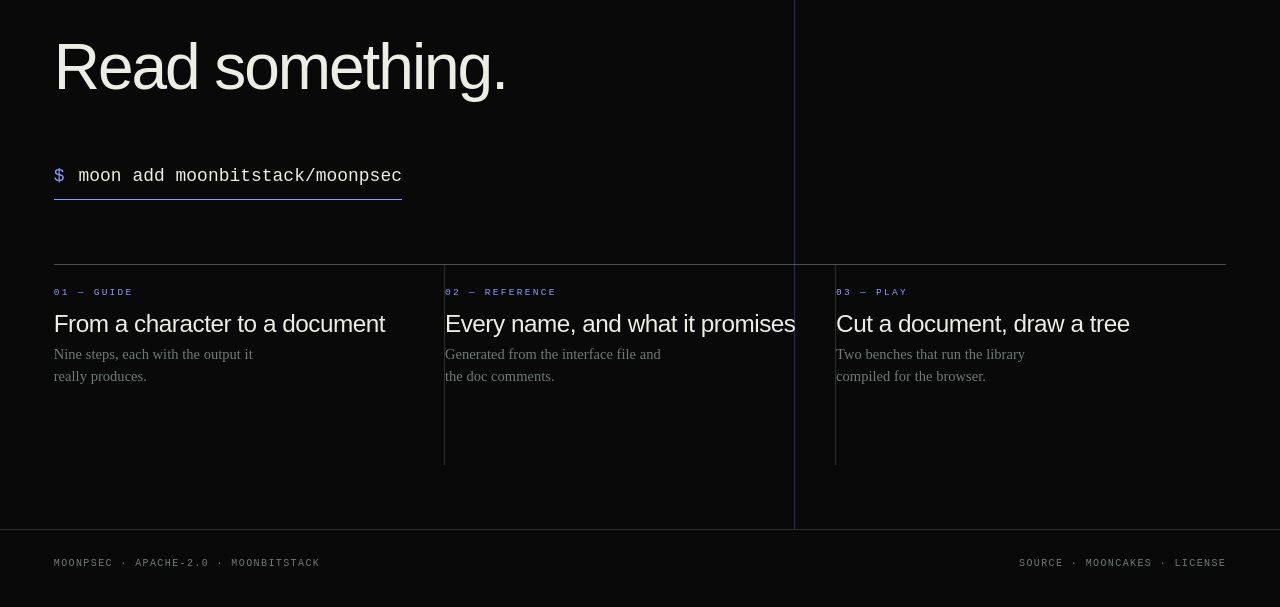
==== commit 25e77377: "docs(site): give the cover its own identity, apart from the plates. The home page was assembled from" ====
--- a/docs/index.html
+++ b/docs/index.html
@@ -3,13 +3,11 @@
 <head>
 <meta charset="utf-8">
 <meta name="viewport" content="width=device-width, initial-scale=1">
-<title>moonpsec — parser combinators for MoonBit</title>
-<meta name="description" content="A parser is a value. Small parsers compose into a grammar, and a refusal names the line, the column and every character that would have been accepted instead.">
+<title>moonpsec — a reader for MoonBit</title>
+<meta name="description" content="Parser combinators for MoonBit. A parser is a value: it reads text, keeps its place, and when it stops it says where and what it would have taken instead.">
+<meta name="theme-color" content="#080908">
 <link rel="icon" href="assets/favicon.svg" type="image/svg+xml">
-<link rel="preconnect" href="https://fonts.googleapis.com">
-<link rel="preconnect" href="https://fonts.gstatic.com" crossorigin>
-<link href="https://fonts.googleapis.com/css2?family=Instrument+Serif:ital@0;1&family=IBM+Plex+Mono:wght@300;400;500&display=swap" rel="stylesheet">
-<link rel="stylesheet" href="assets/site.css">
+<link rel="stylesheet" href="assets/home.css">
 <script>
   document.documentElement.dataset.theme =
     sessionStorage.getItem("moonpsec-theme") ||
@@ -18,347 +16,212 @@
 </head>
 <body>
 
-<div class="rail" aria-hidden="true">
-  <svg class="mark" viewBox="0 0 24 24">
-    <line x1="4" y1="12" x2="20" y2="12"></line>
-    <line x1="12" y1="4" x2="12" y2="20"></line>
-    <circle cx="12" cy="12" r="7.5"></circle>
-  </svg>
-  <div class="spine">plate 01 — moonpsec</div>
-  <div class="tick"></div>
-</div>
-<div class="reg tl" aria-hidden="true"></div>
-<div class="reg tr" aria-hidden="true"></div>
-<div class="reg bl" aria-hidden="true"></div>
-
-<main class="sheet">
-
-  <header class="masthead">
-    <div class="name">moonpsec<span>parser combinators</span></div>
-    <nav class="pages" aria-label="Pages">
-      <a href="index.html" aria-current="page"><span class="n">01</span>plate</a>
-      <a href="guide.html"><span class="n">02</span>guide</a>
-      <a href="api.html"><span class="n">03</span>reference</a>
-      <a href="demo.html"><span class="n">04</span>play</a>
+<main>
+
+<section class="stage" data-stage>
+  <header class="top">
+    <span class="who">moonbitstack / moonpsec</span>
+    <nav aria-label="Pages">
+      <a href="guide.html">guide</a>
+      <a href="api.html">reference</a>
+      <a href="demo.html">play</a>
+      <a href="https://github.com/moonbitstack/moonpsec">source</a>
     </nav>
     <div class="tools">
-      <button class="ghost" data-theme-toggle aria-label="Switch theme">light</button>
-      <a class="ghost" href="https://github.com/moonbitstack/moonpsec">github</a>
+      <button class="theme" type="button" data-theme-toggle aria-label="Switch between day and night">night</button>
     </div>
   </header>
 
-  <section style="padding:64px 0 0">
-    <div style="display:flex;justify-content:space-between;align-items:baseline;gap:24px;border-bottom:1px solid var(--rule);padding-bottom:10px">
-      <span class="label">a grammar kit for MoonBit</span>
-      <span class="label">one package · no dependencies</span>
-    </div>
-
-    <h1 class="display" style="padding:26px 0 8px">
-      moon<span class="caret-glyph" aria-hidden="true"></span>psec
-    </h1>
-
-    <div class="split wide" style="align-items:end;padding:18px 0 8px">
-      <p class="lede">
-        A parser is a value. Small parsers compose into a grammar, and a refusal
-        names the line, the column, and every character that would have been
-        accepted instead.
-      </p>
-      <pre class="specimen" data-lang="sh" style="background:transparent;padding:0 0 0 20px;border-left:1px solid var(--rule)"><code>moon add moonbitstack/moonpsec</code></pre>
-    </div>
-  </section>
-
-  <section style="padding:34px 0 0" data-tape-root>
-    <div class="tape">
-      <div class="line" data-line><span data-read></span><span class="bad" data-bad hidden></span><span class="unread" data-rest></span><span class="caret" data-caret hidden></span></div>
-      <input class="scrub" type="range" min="0" max="1" step="1" value="0" data-scrub aria-label="Cut the document at a place">
-    </div>
-
-    <div style="display:flex;justify-content:space-between;align-items:center;gap:16px;margin-top:10px;flex-wrap:wrap">
-      <div class="samples">
-        <button type="button" data-sample='{"name": "moonpsec", "tags": ["parser", "moonbit"]}'>a document</button>
-        <button type="button" data-sample='{"name": "moonpsec", "tags": [1, 2,]}'>a broken one</button>
-        <button type="button" data-sample='{"a": 1, "b": [true, null, 2.5e3]}'>numbers and literals</button>
-      </div>
-      <button type="button" class="ghost" data-play>read it</button>
-    </div>
-
-    <div class="readout">
-      <div><span class="k">position</span><span class="v" data-pos>—:—</span></div>
-      <div><span class="k">found</span><span class="v" data-got>—</span></div>
-      <div><span class="k">would accept</span><span class="v" data-want>—</span></div>
-    </div>
-    <p class="small" style="margin:10px 0 0;display:flex;justify-content:space-between;gap:16px;flex-wrap:wrap">
-      <span data-state>waiting for the rest of the text</span>
-      <span>the reader on this page is this library, built from the sources</span>
-    </p>
-  </section>
-
-  <section class="band" style="margin-top:70px">
-    <div class="side"><b>01</b>what it is</div>
-    <div class="body">
-      <h2 class="band-title">Three verbs, and a grammar appears.</h2>
-      <p class="lede" style="max-width:64ch">
-        There is no grammar file and no generator: a grammar is MoonBit code that
-        builds parsers, and the compiler checks it like any other code. Reading,
-        composing and refusing are the whole vocabulary.
-      </p>
-
-      <div class="triptych">
-        <article>
-          <h3>read</h3>
-          <p>Characters, runs of them, or a literal.</p>
-          <pre class="specimen" data-lang="mbt"><code>let word = @moonpsec.string("let")
-let answer = @moonpsec.run(word, "let")</code></pre>
-          <p class="small" style="margin:12px 0 0"><code>answer</code> is <code>Ok("let")</code></p>
-        </article>
-        <article>
-          <h3>compose</h3>
-          <p>Two parsers in order, one value kept.</p>
-          <pre class="specimen" data-lang="mbt"><code>let both = @moonpsec.digit
-  .then(@moonpsec.digit)
-let one = @moonpsec.run(both, "12")</code></pre>
-          <p class="small" style="margin:12px 0 0"><code>then</code> keeps the second; <code>one</code> is <code>Ok('2')</code>.</p>
-        </article>
-        <article>
-          <h3>refuse</h3>
-          <p>A refusal carries where, what, and what would have done.</p>
-          <pre class="specimen" data-lang="mbt"><code>let digit = @moonpsec.digit
-let bad = @moonpsec.run(digit, "x")
-let why = bad.unwrap_err().to_string()</code></pre>
-          <p class="small" style="margin:12px 0 0"><code>1:1 unexpected 'x'; expecting digit</code></p>
-        </article>
-      </div>
-    </div>
-  </section>
-
-  <section class="band">
-    <div class="side"><b>02</b>the rule</div>
-    <div class="body">
-      <h2 class="band-title">A choice is not a search.</h2>
-      <p class="lede" style="max-width:62ch">
-        Once a branch has read a character it has committed to its reading. A
-        later mistake is reported, not quietly retried another way. That one rule
-        is what makes a grammar predictable — and <code>attempt</code> is how a
-        grammar asks for the other branch anyway.
-      </p>
-
-      <figure class="plate">
-        <svg viewBox="0 0 720 210" role="img" aria-label="Two alternatives: after the first reads a character, the second is not tried; attempt lets both be tried.">
-          <line class="thin" x1="0" y1="26" x2="720" y2="26"></line>
-          <text x="0" y="18">input</text>
-          <text x="120" y="18">a</text><text x="150" y="18">c</text>
-          <text x="360" y="18">the branch reads “a”</text>
-          <text x="600" y="18">the document is refused</text>
-
-          <line class="ink" x1="40" y1="70" x2="330" y2="70"></line>
-          <line class="red" x1="330" y1="70" x2="360" y2="70"></line>
-          <line class="thin" x1="360" y1="70" x2="620" y2="70" stroke-dasharray="2 4"></line>
-          <text class="word" x="40" y="60">string("ab")</text>
-          <line class="ink" x1="330" y1="56" x2="330" y2="160"></line>
-          <text x="338" y="146">committed</text>
-          <line class="red" x1="352" y1="64" x2="366" y2="78"></line>
-          <line class="red" x1="366" y1="64" x2="352" y2="78"></line>
-          <text x="384" y="74">1:2, unexpected 'c'</text>
-
-          <line class="thin" x1="40" y1="120" x2="330" y2="120" stroke-dasharray="2 4"></line>
-          <text class="word" x="40" y="112">string("ac")</text>
-          <text x="338" y="124">never tried</text>
-
-          <line class="thin" x1="0" y1="182" x2="720" y2="182"></line>
-          <text x="0" y="200">attempt() around the first branch puts the position back, and both are tried</text>
-        </svg>
-        <figcaption>One character read is a commitment. <code>attempt</code> is the way back.</figcaption>
-      </figure>
-
-      <div class="split even" style="margin-top:26px">
-        <div>
-          <pre class="specimen" data-lang="mbt"><code>let committed = @moonpsec.string("ab").or(@moonpsec.string("ac"))
-let retried = @moonpsec.string("ab").attempt().or(@moonpsec.string("ac"))</code></pre>
-        </div>
-        <div class="small" style="padding-top:4px">
-          <p style="margin:0 0 8px"><code>run(committed, "ac")</code> — refused at <code>1:2</code>, expecting <code>"ab"</code>.</p>
-          <p style="margin:0"><code>run(retried, "ac")</code> — <code>Ok("ac")</code>, because the first branch left the text where it found it.</p>
-        </div>
-      </div>
-    </div>
-  </section>
-
-  <section class="band">
-    <div class="side"><b>03</b>expectations</div>
-    <div class="body">
-      <h2 class="band-title">Every alternative, at one place.</h2>
-      <p class="lede" style="max-width:62ch">
-        When both branches of a choice stop at the same character, the refusals
-        merge: what each would have accepted is kept, sorted, and said in one
-        sentence. A reader never has to fix one alternative to discover the next.
-      </p>
-
-      <figure class="plate">
-        <svg viewBox="0 0 720 190" role="img" aria-label="Three alternatives failing at the same offset merge into one set of expectations.">
-          <line class="thin" x1="0" y1="24" x2="720" y2="24"></line>
-          <text x="0" y="18">the same character, three ways</text>
-
-          <line class="ink" x1="40" y1="66" x2="250" y2="66"></line><text class="word" x="40" y="58">char('a')</text>
-          <line class="ink" x1="40" y1="106" x2="250" y2="106"></line><text class="word" x="40" y="98">char('b')</text>
-          <line class="ink" x1="40" y1="146" x2="250" y2="146"></line><text class="word" x="40" y="138">string("cd")</text>
-
-          <line class="red" x1="250" y1="66" x2="300" y2="106"></line>
-          <line class="red" x1="250" y1="106" x2="300" y2="106"></line>
-          <line class="red" x1="250" y1="146" x2="300" y2="106"></line>
-          <line class="red" x1="300" y1="106" x2="360" y2="106"></line>
-
-          <text class="word" x="372" y="102">expecting 'a', 'b', or "cd"</text>
-          <text x="372" y="120">one line, at 1:1, in the order they were met</text>
-        </svg>
-        <figcaption>Three refusals at <code>1:1</code> become one refusal with three expectations.</figcaption>
-      </figure>
-
-      <div class="note" style="margin-top:26px;max-width:70ch">
-        <b>label</b> replaces the character classes with the word a reader needs —
-        <code>expecting integer</code> instead of <code>expecting digit</code> — and
-        <b>hidden</b> takes the expectations away for a branch that exists only to
-        be tried.
-      </div>
-
-      <pre class="specimen" data-lang="mbt" style="margin-top:22px"><code>let integer = @moonpsec.digit.many1().label("integer")
-let refusal = @moonpsec.run(integer, "x").unwrap_err()</code></pre>
-      <p class="small" style="margin:10px 0 0"><code>1:1: unexpected 'x'; expecting integer</code></p>
-    </div>
-  </section>
-
-  <section class="band">
-    <div class="side"><b>04</b>the table</div>
-    <div class="body">
-      <h2 class="band-title">Precedence is a list, not a cascade of functions.</h2>
-      <p class="lede" style="max-width:62ch">
-        An expression grammar is a term parser and a table of operators, ordered
-        from the tightest binding to the loosest. Left, right and non-associative
-        operators, prefix and postfix, and a right-associative conditional are
-        entries in that table.
-      </p>
-
-      <figure class="plate">
-        <svg viewBox="0 0 720 250" role="img" aria-label="A table of precedence levels, drawn as a ladder from the tightest binding to the loosest.">
-          <line class="thin" x1="0" y1="24" x2="720" y2="24"></line>
-          <text x="0" y="18">tightest</text>
-          <text x="660" y="18">loosest</text>
-
-          <line class="thin" x1="14" y1="44" x2="14" y2="224"></line>
-          <line class="ink" x1="14" y1="58" x2="96" y2="58"></line><text class="word" x="108" y="62">! &#160;postfix</text>
-          <line class="ink" x1="14" y1="98" x2="96" y2="98"></line><text class="word" x="108" y="102">&#8722; &#160;prefix</text>
-          <line class="ink" x1="14" y1="138" x2="96" y2="138"></line><text class="word" x="108" y="142">^ &#160;right</text>
-          <line class="ink" x1="14" y1="178" x2="96" y2="178"></line><text class="word" x="108" y="182">* / &#160;left</text>
-          <line class="ink" x1="14" y1="218" x2="96" y2="218"></line><text class="word" x="108" y="222">+ &#8722; &#160;left</text>
-
-          <line class="thin" x1="0" y1="58" x2="480" y2="58" stroke-dasharray="1 5"></line>
-          <line class="thin" x1="0" y1="98" x2="480" y2="98" stroke-dasharray="1 5"></line>
-          <line class="thin" x1="0" y1="138" x2="480" y2="138" stroke-dasharray="1 5"></line>
-          <line class="thin" x1="0" y1="178" x2="480" y2="178" stroke-dasharray="1 5"></line>
-          <line class="thin" x1="0" y1="218" x2="480" y2="218" stroke-dasharray="1 5"></line>
-
-          <text x="250" y="138">2^3^2 = 512</text>
-          <text x="250" y="178">1 + 2 * 3 = 7</text>
-          <text class="em" x="250" y="218">right, not left</text>
-        </svg>
-        <figcaption>Five entries, one grammar. The calculator in <code>src/examples/02-calc</code> is this table.</figcaption>
-      </figure>
-
-      <pre class="specimen" data-lang="mbt" style="margin-top:24px"><code>let number = @moonpsec.take_while1(ch =&gt; ch.is_ascii_digit()).map(text =&gt; {
+  <div class="stage-copy">
+    <p class="kicker">parser combinators · moonbit</p>
+    <h1 class="word">moon<span class="caret" aria-hidden="true"></span>psec</h1>
+    <p class="thesis">A parser is a value. Give it text, and it answers with a value — or with the place it stopped, and every character it would have taken there.</p>
+    <p class="stamp">0.1.0 · apache-2.0 · no dependencies</p>
+  </div>
+
+  <aside class="report" aria-hidden="true">
+    <p class="head"><span>live report</span><span>json</span></p>
+    <dl>
+      <div><dt>at</dt><dd data-pos>1:1</dd></div>
+      <div><dt>state</dt><dd data-state class="hot">waiting</dd></div>
+      <div><dt>found</dt><dd data-got>—</dd></div>
+      <div><dt>expecting</dt><dd data-want>—</dd></div>
+    </dl>
+    <button class="hold" type="button" data-hold>hold</button>
+  </aside>
+
+  <div class="tape" data-tape tabindex="0" role="group" aria-label="A JSON document being read character by character; the reading stops at the trailing comma.">
+    <div class="strip" data-strip><span data-read></span><span data-head></span><span class="unread" data-unread>{"name": "moonpsec", "version": "0.1.0", "tags": ["parser", "combinator", "moonbit"], "license": "Apache-2.0",}</span></div>
+  </div>
+
+  <div class="stage-foot">
+    <span class="hint">one document, read character by character</span>
+    <span class="hint">click the line to place the head</span>
+  </div>
+
+  <p class="sr-only" data-sr>The line is read left to right. Every character is accepted until the trailing comma, where the reader refuses: unexpected '}', expecting a JSON value.</p>
+</section>
+
+<section class="chapter" id="place">
+  <div class="chapter-num">01</div>
+  <div class="chapter-main">
+    <h2>I keep my place.</h2>
+    <p>A position is three numbers: an offset into the text, a line, and a column. Every step carries them forward. A tab moves to the next stop — with the default width of eight, a tab at the start of a line puts the next character in column 9 — and a character above the basic plane counts once, the way a reader counts it, not the way a machine stores it.</p>
+    <p>The position is not a side effect of reading; it is an answer. <code>position</code> is a parser like any other, so a grammar can return where it got to.</p>
+  </div>
+  <div class="chapter-side">
+    <figure>
+      <pre class="code" data-lang="mbt"><code>let walked = @moonpsec.take(1).then(@moonpsec.position)
+let measured = @moonpsec.run_position(walked, "\ta").unwrap()
+<span class="c">// measured.1 is the place after the tab: 1:9</span></code></pre>
+      <figcaption>A tab, then an <code>a</code>. Seven columns are the tab's, one is the letter's.</figcaption>
+    </figure>
+    <p class="result">1:9</p>
+  </div>
+</section>
+
+<section class="chapter" id="expecting">
+  <div class="chapter-num">02</div>
+  <div class="chapter-main">
+    <h2>I tell you what I wanted.</h2>
+    <p>When a choice fails, I do not report the last branch I tried. Every branch that failed at the same place contributes its expectation, and the message names them together: one position, one sentence, all the alternatives.</p>
+    <p>Naming a parser with <code>label</code> does not hide the alternatives — it replaces the character classes of one branch with the reader's word for it, which is what a person reading the message needs.</p>
+  </div>
+  <div class="chapter-side">
+    <figure>
+      <pre class="code" data-lang="mbt"><code>let either = @moonpsec.char('a').or(@moonpsec.char('b'))
+let refusal = @moonpsec.run(either, "c").unwrap_err()
+<span class="c">// 1:1: unexpected 'c'; expecting 'a' or 'b'</span></code></pre>
+      <figcaption>Both branches refused at the same offset, so both are named.</figcaption>
+    </figure>
+    <p class="result">1:1: unexpected 'c'; expecting 'a' or 'b'</p>
+  </div>
+</section>
+
+<section class="specimen" id="message">
+  <p class="specimen-line">1:1: unexpected <b>'c'</b>; expecting <b>'a' or 'b'</b></p>
+  <p class="specimen-cap">a refusal, in full — position, what was found, what would have done</p>
+</section>
+
+<section class="chapter" id="commit">
+  <div class="chapter-num">03</div>
+  <div class="chapter-main">
+    <h2>I commit when I have read.</h2>
+    <p>Reading is a commitment. Once I have consumed a character, a later <code>or</code> will not undo it: the text has been read, and the failure is about what comes next. That is what keeps a grammar from trying every alternative at every offset.</p>
+    <p><code>attempt</code> is how a grammar says the opposite — give the character back, and let the other branch have it.</p>
+  </div>
+  <div class="chapter-side">
+    <figure>
+      <pre class="code" data-lang="mbt"><code>let ab = @moonpsec.string("ab")
+let ac = @moonpsec.string("ac")
+<span class="c">// the 'a' was read, so the second branch is never tried</span>
+let refused = @moonpsec.run(ab.or(ac), "ac")
+<span class="c">// the 'a' is given back before the second branch runs</span>
+let accepted = @moonpsec.run(ab.attempt().or(ac), "ac")</code></pre>
+      <figcaption>Two readings of the same two letters. The difference is one word.</figcaption>
+    </figure>
+    <p class="result">1:2: unexpected 'c'; expecting "ab"<br>Ok("ac")</p>
+  </div>
+</section>
+
+<blockquote class="pull">
+  <p>Every parser stops somewhere. The only question is what it can tell you when it does.</p>
+</blockquote>
+
+<section class="chapter" id="table">
+  <div class="chapter-num">04</div>
+  <div class="chapter-main">
+    <h2>I take the table you give me.</h2>
+    <p>Precedence does not have to be a tower of functions, one per level. It can be a list of lists — tightest binding first — from which the expression parser is built bottom up: postfix, prefix, right associative, left associative.</p>
+    <p>Associativity is in the constructor, not in the order of the list, so <code>^</code> folds to the right and <code>-</code> folds to the left without a second grammar.</p>
+  </div>
+  <div class="chapter-side">
+    <figure>
+      <pre class="code" data-lang="mbt"><code>let number = @moonpsec.digit.many1().map(digits => {
   let mut value = 0
-  for index in 0..&lt;text.length() {
-    value = value * 10 + (text.unsafe_get(index).to_int() - '0'.to_int())
+  for digit in digits {
+    value = value * 10 + (digit.to_int() - '0'.to_int())
   }
   value
 })
-let times = @moonpsec.char('*').map(_ =&gt; (a : Int, b : Int) =&gt; a * b)
-let plus = @moonpsec.char('+').map(_ =&gt; (a : Int, b : Int) =&gt; a + b)
+let power = @moonpsec
+  .char('^')
+  .map(_ => (a : Int, b : Int) => {
+    let mut result = 1
+    for _ in 0..&lt;b {
+      result = result * a
+    }
+    result
+  })
+let plus = @moonpsec
+  .char('+')
+  .map(_ => (a : Int, b : Int) => a + b)
 let table : Array[Array[@moonpsec.Operator[Int]]] = [
-  [@moonpsec.Operator::InfixL(times)],
+  [@moonpsec.Operator::InfixR(power)],
   [@moonpsec.Operator::InfixL(plus)],
 ]
 let expression = @moonpsec.make_expr_parser(number, table)</code></pre>
-      <p class="small" style="margin:10px 0 0"><code>run(expression, "2+3*4")</code> is <code>Ok(14)</code>. See it drawn, in <a href="demo.html" style="border-bottom:1px solid var(--rule-strong)">play</a>.</p>
-    </div>
-  </section>
-
-  <section class="band">
-    <div class="side"><b>05</b>arriving</div>
-    <div class="body">
-      <h2 class="band-title">Text that is not all here yet.</h2>
-      <p class="lede" style="max-width:62ch">
-        A feeder takes the text a chunk at a time. When the text ends in the
-        middle of something it says so, and the parser is run again when the rest
-        arrives — the grammar never learns that its text came in pieces.
-      </p>
-
-      <figure class="plate">
-        <svg viewBox="0 0 720 150" role="img" aria-label="Three chunks fed in order: the first two ask for more, the third completes a value.">
-          <line class="thin" x1="0" y1="24" x2="720" y2="24"></line>
-          <text x="0" y="18">fed</text>
-
-          <rect class="ink" x="20" y="48" width="120" height="34"></rect>
-          <text class="word" x="34" y="70">"{&quot;</text>
-          <text x="154" y="70">needs 1</text>
-
-          <rect class="ink" x="216" y="48" width="120" height="34"></rect>
-          <text class="word" x="230" y="70">a&quot;:1</text>
-          <text x="350" y="70">needs 1</text>
-
-          <rect class="ink" x="412" y="48" width="120" height="34"></rect>
-          <text class="word" x="426" y="70">}</text>
-          <text class="red" x="546" y="70">ready</text>
-
-          <line class="thin" x1="140" y1="65" x2="212" y2="65"></line>
-          <line class="thin" x1="336" y1="65" x2="408" y2="65"></line>
-
-          <line class="thin" x1="0" y1="120" x2="720" y2="120"></line>
-          <text x="0" y="140">the cut is a place in the text, not a restart: every chunk runs the same grammar again</text>
-        </svg>
-        <figcaption>A prefix the reader can be of two minds about, until it cannot.</figcaption>
-      </figure>
-
-      <pre class="specimen" data-lang="mbt" style="margin-top:24px"><code>let hello = @moonpsec.string("hello").eof()
+      <figcaption>Two levels, one table. The calculator in <code>src/examples/02-calc</code> has five.</figcaption>
+    </figure>
+    <p class="result">2^3^2 = 512</p>
+  </div>
+</section>
+
+<section class="chapter" id="pieces">
+  <div class="chapter-num">05</div>
+  <div class="chapter-main">
+    <h2>I wait for the rest.</h2>
+    <p>Text rarely arrives in one piece. A feeder takes it in chunks and answers <code>Needs</code> while the end of what it has is still in the middle of something. Feed the rest and the same grammar finishes the job — no second parser, and nothing that was settled is read twice.</p>
+    <p>The stage at the top of this page is that loop: one document, held short at every character, and the two answers a reader can give about a prefix.</p>
+  </div>
+  <div class="chapter-side">
+    <figure>
+      <pre class="code" data-lang="mbt"><code>let hello = @moonpsec.string("hello").eof()
 let feeder = @moonpsec.feeder(hello)
-let first = feeder.feed("he")</code></pre>
-      <p class="small" style="margin:10px 0 0">
-        <code>first</code> is <code>Needs(1)</code>; <code>second</code> is
-        <code>Ready("hello")</code> once the text ends. <code>feeder.finish()</code>
-        is the end of the text.
-      </p>
-    </div>
-  </section>
-
-  <section style="padding:64px 0 8px;border-top:1px solid var(--rule-strong)">
-    <div class="split wide">
-      <div>
-        <h2 class="band-title" style="margin-bottom:14px">Ready to read something.</h2>
-        <p class="lede" style="max-width:52ch">
-          One package, no dependencies, four backends. <a href="guide.html" style="border-bottom:1px solid var(--red);color:var(--red)">The guide</a>
-          starts at the first parser and ends at a grammar that reads a document;
-          <a href="api.html" style="border-bottom:1px solid var(--rule-strong)">the reference</a> lists every name.
-        </p>
-      </div>
-      <pre class="specimen" data-lang="mbt"><code>// moon.mod
-import {
-  "moonbitstack/moonpsec@0.1.0",
-}</code></pre>
-    </div>
-  </section>
-
-  <footer class="colophon">
-    <span>moonpsec · Apache-2.0 · a library of moonbitstack</span>
-    <span>
-      <a href="https://github.com/moonbitstack/moonpsec">source</a> ·
-      <a href="https://mooncakes.io/docs/moonbitstack/moonpsec">mooncakes</a> ·
-      <a href="guide.html">guide</a> ·
-      <a href="api.html">reference</a>
-    </span>
-  </footer>
+let first = feeder.feed("he")
+<span class="c">// Needs(1): the word is not finished</span>
+let rest = feeder.feed("llo")
+let done = feeder.finish()</code></pre>
+      <figcaption>Two chunks, one grammar, and the value it was always going to produce.</figcaption>
+    </figure>
+    <p class="result">Needs(1) → Needs(1) → Ok("hello")</p>
+  </div>
+</section>
+
+<section class="close" id="start">
+  <h2>Read something.</h2>
+  <p class="install-line"><span class="prompt">$</span>moon add moonbitstack/moonpsec</p>
+  <nav class="next" aria-label="Where to go next">
+    <a href="guide.html">
+      <span class="n">01 — guide</span>
+      <span class="t">From a character to a document</span>
+      <span class="d">Nine steps, each with the output it really produces.</span>
+    </a>
+    <a href="api.html">
+      <span class="n">02 — reference</span>
+      <span class="t">Every name, and what it promises</span>
+      <span class="d">Generated from the interface file and the doc comments.</span>
+    </a>
+    <a href="demo.html">
+      <span class="n">03 — play</span>
+      <span class="t">Cut a document, draw a tree</span>
+      <span class="d">Two benches that run the library compiled for the browser.</span>
+    </a>
+  </nav>
+</section>
+
+<footer class="foot">
+  <span>moonpsec · apache-2.0 · moonbitstack</span>
+  <span>
+    <a href="https://github.com/moonbitstack/moonpsec">source</a> ·
+    <a href="https://mooncakes.io/docs/moonbitstack/moonpsec">mooncakes</a> ·
+    <a href="https://github.com/moonbitstack/moonpsec/blob/master/LICENSE">license</a>
+  </span>
+</footer>
 
 </main>
 
 <script src="assets/rule.js"></script>
-<script src="assets/theme.js"></script>
-<script type="module" src="assets/tape.js"></script>
+<script src="assets/home.js" type="module"></script>
 </body>
 </html>
--- a/docs/assets/home.css
+++ b/docs/assets/home.css
@@ -0,0 +1,733 @@
+/* The three faces are in this repository, not behind a third party: a page
+   this typographic should not change shape because a CDN is slow or blocked. */
+@font-face {
+  font-family: "Bricolage Grotesque";
+  src: url("fonts/bricolage.woff2") format("woff2");
+  font-weight: 200 800;
+  font-stretch: 75% 100%;
+  font-style: normal;
+  font-display: swap;
+}
+@font-face {
+  font-family: "Newsreader";
+  src: url("fonts/newsreader.woff2") format("woff2");
+  font-weight: 300 500;
+  font-style: normal;
+  font-display: swap;
+}
+@font-face {
+  font-family: "Newsreader";
+  src: url("fonts/newsreader-italic.woff2") format("woff2");
+  font-weight: 300 500;
+  font-style: italic;
+  font-display: swap;
+}
+@font-face {
+  font-family: "JetBrains Mono";
+  src: url("fonts/jetbrains.woff2") format("woff2");
+  font-weight: 400;
+  font-style: normal;
+  font-display: swap;
+}
+
+/* moonpsec — the cover.
+   The inner pages are printed plates: warm paper, hairlines, a rail. This page
+   is not one of them. It is a black stage with one blue seam, a word, and a
+   line of text running under a read head.
+   Type: a grotesque for the word, a serif for reading, a mono for the machine.
+   Colour: bone and black, one ultramarine, used only where the reader is. */
+
+:root {
+  --pad: clamp(20px, 4.2vw, 64px);
+  --ground: #e5e6e1;
+  --ink: #0d100f;
+  --ash: #5c6360;
+  --mark: #2230d0;
+  --panel: #d9dbd4;
+  --rule: color-mix(in srgb, var(--ink) 15%, transparent);
+  --rule-strong: color-mix(in srgb, var(--ink) 38%, transparent);
+  --stage: #080908;
+  --stage-2: #101211;
+  --stage-ink: #eceee6;
+  --stage-dim: #737a76;
+  --stage-mark: #8e9bff;
+  --stage-rule: color-mix(in srgb, var(--stage-ink) 16%, transparent);
+  --grotesk: "Bricolage Grotesque", "Helvetica Neue", Arial, sans-serif;
+  --serif: "Newsreader", Georgia, "Times New Roman", serif;
+  --mono: "JetBrains Mono", ui-monospace, SFMono-Regular, Menlo, monospace;
+}
+
+html[data-theme="dark"] {
+  --ground: #101312;
+  --ink: #e8eae4;
+  --ash: #9aa09b;
+  --mark: #98a4ff;
+  --panel: #1b1f1d;
+  --rule: color-mix(in srgb, var(--ink) 16%, transparent);
+  --rule-strong: color-mix(in srgb, var(--ink) 40%, transparent);
+  --stage: #050605;
+  --stage-2: #0d0f0e;
+}
+
+*, *::before, *::after { box-sizing: border-box; }
+
+html { background: var(--ground); color: var(--ink); }
+
+body {
+  margin: 0;
+  font-family: var(--serif);
+  font-size: 17.5px;
+  line-height: 1.64;
+  font-weight: 400;
+  letter-spacing: 0.002em;
+  text-rendering: optimizeLegibility;
+  -webkit-font-smoothing: antialiased;
+}
+
+/* The scroll bar is the page's, not the browser's: a 3px bar of the same blue
+   as the seam, out of sight at the top so the stage is unbroken. Width stays
+   reserved either way, so nothing shifts when it appears. */
+@supports selector(::-webkit-scrollbar) {
+  html::-webkit-scrollbar { width: 11px; height: 11px; }
+  html::-webkit-scrollbar-track { background: transparent; }
+  html::-webkit-scrollbar-thumb {
+    background-color: var(--mark);
+    opacity: 0.6;
+    border: 4px solid transparent;
+    background-clip: content-box;
+    border-radius: 0;
+  }
+  html.at-top::-webkit-scrollbar-thumb { background-color: transparent; }
+  html::-webkit-scrollbar-thumb:hover { background-color: var(--mark); }
+}
+@supports not selector(::-webkit-scrollbar) {
+  html {
+    scrollbar-width: thin;
+    scrollbar-color: color-mix(in srgb, var(--mark) 70%, transparent) transparent;
+  }
+  html.at-top { scrollbar-color: transparent transparent; }
+}
+
+::selection { background: var(--mark); color: var(--ground); }
+
+/* Interface is not text. Prose and code are. */
+body { -webkit-user-select: none; user-select: none; }
+p, h1, h2, h3, li, blockquote, dt, dd, pre, code, .chapter-main, .install-line {
+  -webkit-user-select: text;
+  user-select: text;
+}
+.top, .top *, .report, .report *, .tape, .tape *, .chapter-num,
+.specimen-cap, .foot, .foot *, .theme, .hold {
+  -webkit-user-select: none;
+  user-select: none;
+  -webkit-touch-callout: none;
+}
+
+a { color: inherit; text-decoration: none; }
+a:focus-visible, button:focus-visible, [tabindex]:focus-visible {
+  outline: 1px solid var(--mark);
+  outline-offset: 3px;
+}
+
+.sr-only {
+  position: absolute;
+  width: 1px; height: 1px;
+  margin: -1px; padding: 0;
+  overflow: hidden;
+  clip-path: inset(50%);
+  white-space: nowrap;
+}
+
+/* ---------- the stage ---------- */
+
+.stage {
+  position: relative;
+  min-height: min(100svh, 880px);
+  background: var(--stage);
+  color: var(--stage-ink);
+  display: grid;
+  grid-template-columns: minmax(0, 62fr) minmax(0, 38fr);
+  grid-template-rows: 1fr auto auto;
+  grid-template-areas:
+    "copy report"
+    "tape tape"
+    "foot foot";
+  overflow: hidden;
+  isolation: isolate;
+}
+
+/* The seam. One line, from the top edge to the bottom, at the place the read
+   head will be. Everything else in the composition answers to it. */
+.stage::before {
+  content: "";
+  position: absolute;
+  top: 0;
+  bottom: 0;
+  left: 62%;
+  width: 1px;
+  background: var(--stage-mark);
+  opacity: 0.5;
+  z-index: 0;
+}
+
+.top {
+  position: absolute;
+  inset: 0 0 auto;
+  display: grid;
+  grid-template-columns: minmax(0, 62fr) minmax(0, 38fr);
+  align-items: baseline;
+  gap: 0 24px;
+  padding: 24px var(--pad) 0;
+  z-index: 3;
+  font-family: var(--mono);
+  font-size: 10.5px;
+  letter-spacing: 0.24em;
+  text-transform: uppercase;
+  color: var(--stage-dim);
+}
+
+.top .who { color: var(--stage-ink); grid-column: 1; }
+.top nav {
+  grid-column: 1;
+  justify-self: end;
+  display: flex;
+  gap: 24px;
+  align-items: baseline;
+  margin-right: clamp(16px, 3vw, 44px);
+}
+.top nav a { transition: color 140ms ease; }
+.top nav a:hover { color: var(--stage-ink); }
+.top .tools { grid-column: 2; justify-self: end; display: flex; gap: 18px; align-items: baseline; }
+
+.theme, .hold {
+  font: inherit;
+  letter-spacing: inherit;
+  text-transform: inherit;
+  color: var(--stage-dim);
+  background: none;
+  border: 0;
+  padding: 0;
+  cursor: pointer;
+  transition: color 140ms ease;
+}
+.theme:hover, .hold:hover { color: var(--stage-mark); }
+
+.stage-copy {
+  grid-area: copy;
+  align-self: center;
+  padding: clamp(96px, 14vh, 168px) var(--pad) 24px;
+  min-width: 0;
+}
+
+.kicker {
+  margin: 0 0 clamp(18px, 2.6vw, 30px);
+  font-family: var(--mono);
+  font-size: 10px;
+  letter-spacing: 0.3em;
+  text-transform: uppercase;
+  color: var(--stage-dim);
+}
+
+.word {
+  margin: 0 0 clamp(22px, 3vw, 34px);
+  font-family: var(--grotesk);
+  font-weight: 500;
+  font-size: clamp(56px, 13.1vw, 192px);
+  line-height: 0.78;
+  letter-spacing: -0.05em;
+  font-weight: 600;
+  font-variation-settings: "wdth" 86, "opsz" 96;
+  margin-left: -0.045em;
+  color: var(--stage-ink);
+}
+
+.word .caret {
+  display: inline-block;
+  width: 0.048em;
+  height: 0.68em;
+  margin: 0 0.055em 0 0.015em;
+  background: var(--stage-mark);
+  transform: translateY(0.03em);
+  animation: blink 1.9s steps(1, end) infinite;
+}
+
+@keyframes blink {
+  0%, 68% { opacity: 1; }
+  69%, 100% { opacity: 0; }
+}
+
+.thesis {
+  margin: 0;
+  max-width: 46ch;
+  font-size: clamp(17px, 1.45vw, 21px);
+  line-height: 1.55;
+  color: color-mix(in srgb, var(--stage-ink) 86%, transparent);
+}
+
+.thesis em { font-style: italic; color: var(--stage-ink); }
+
+.stamp {
+  margin: clamp(24px, 3vw, 36px) 0 0;
+  font-family: var(--mono);
+  font-size: 10.5px;
+  letter-spacing: 0.16em;
+  color: var(--stage-dim);
+}
+
+/* ---------- the report ---------- */
+
+.report {
+  grid-area: report;
+  align-self: start;
+  margin-top: clamp(120px, 19vh, 210px);
+  padding: 0 var(--pad) 0 clamp(20px, 3vw, 44px);
+  font-family: var(--mono);
+  font-size: 12px;
+  color: var(--stage-ink);
+}
+
+.report .head {
+  display: flex;
+  justify-content: space-between;
+  gap: 12px;
+  margin: 0 0 18px;
+  padding-top: 9px;
+  border-top: 1px solid var(--stage-rule);
+  font-size: 9.5px;
+  letter-spacing: 0.26em;
+  text-transform: uppercase;
+  color: var(--stage-dim);
+}
+
+.report dl { margin: 0; display: grid; gap: 13px; }
+
+.report dl > div {
+  display: grid;
+  grid-template-columns: 82px minmax(0, 1fr);
+  align-items: baseline;
+  gap: 10px;
+  padding-bottom: 10px;
+  border-bottom: 1px dotted var(--stage-rule);
+}
+
+.report dt {
+  font-size: 9.5px;
+  letter-spacing: 0.22em;
+  text-transform: uppercase;
+  color: var(--stage-dim);
+}
+
+.report dd {
+  margin: 0;
+  font-size: 13px;
+  line-height: 1.45;
+  overflow-wrap: anywhere;
+}
+
+.report dd.hot { color: var(--stage-mark); }
+
+/* The one inverted element on the page: when the reader refuses, the word
+   becomes a block of blue with the page's ground showing through. */
+.report dd[data-state].is-refused {
+  justify-self: start;
+  background: var(--stage-mark);
+  color: var(--stage);
+  padding: 0 7px;
+  margin-left: -7px;
+}
+
+.report .hold {
+  margin-top: 22px;
+  font-size: 10px;
+  letter-spacing: 0.22em;
+  text-transform: uppercase;
+  border: 1px solid var(--stage-rule);
+  padding: 7px 11px;
+}
+.report .hold:hover { border-color: var(--stage-mark); }
+
+/* ---------- the tape ---------- */
+
+.tape {
+  grid-area: tape;
+  position: relative;
+  height: clamp(92px, 13vh, 124px);
+  border-top: 1px solid var(--stage-rule);
+  overflow: hidden;
+  cursor: crosshair;
+  z-index: 2;
+}
+
+.tape:focus-visible { outline-offset: -4px; }
+
+.strip {
+  position: absolute;
+  top: 50%;
+  left: var(--pad);
+  white-space: pre;
+  font-family: var(--mono);
+  font-size: clamp(12px, 1.18vw, 16.5px);
+  line-height: 1;
+  letter-spacing: 0.01em;
+  color: var(--stage-ink);
+  transform: translate3d(var(--x, 0px), -50%, 0);
+  will-change: transform;
+}
+
+.strip .unread { color: var(--stage-dim); }
+
+/* The character under the head, while it can still go on. */
+.strip .head {
+  background: color-mix(in srgb, var(--stage-mark) 24%, transparent);
+  box-shadow: inset 2px 0 0 var(--stage-mark);
+}
+
+/* The character the reader is looking at, when it cannot go on. */
+.strip .stop {
+  background: var(--stage-mark);
+  color: var(--stage);
+  box-shadow: 0 0 0 1px var(--stage-mark);
+}
+
+.stage-foot {
+  grid-area: foot;
+  position: relative;
+  z-index: 3;
+  display: flex;
+  justify-content: space-between;
+  align-items: baseline;
+  gap: 24px;
+  padding: 14px var(--pad) 22px;
+  font-family: var(--mono);
+  font-size: 9.5px;
+  letter-spacing: 0.2em;
+  text-transform: uppercase;
+  color: var(--stage-dim);
+}
+
+.stage-foot .hint { color: color-mix(in srgb, var(--stage-dim) 80%, transparent); }
+
+/* ---------- chapters ---------- */
+
+.chapter {
+  display: grid;
+  grid-template-columns: 56px minmax(0, 1fr) minmax(0, 0.92fr);
+  gap: 0 clamp(24px, 4vw, 68px);
+  padding: clamp(66px, 8.5vw, 118px) var(--pad);
+  border-top: 1px solid var(--rule);
+}
+
+.chapter:first-of-type { border-top: 0; }
+
+.chapter-num {
+  font-family: var(--mono);
+  font-size: 11px;
+  letter-spacing: 0.08em;
+  color: var(--mark);
+  padding-top: 0.55em;
+}
+
+h2 {
+  margin: 0 0 20px;
+  text-wrap: balance;
+  max-width: 18ch;
+  font-family: var(--grotesk);
+  font-weight: 500;
+  font-size: clamp(30px, 3.5vw, 48px);
+  line-height: 1.02;
+  letter-spacing: -0.032em;
+  font-variation-settings: "wdth" 96, "opsz" 48;
+}
+
+.chapter-main p { margin: 0 0 1.1em; max-width: 52ch; }
+.chapter-main p:last-child { margin-bottom: 0; }
+
+.chapter-main code, .chapter-side .note code {
+  font-family: var(--mono);
+  font-size: 0.84em;
+  letter-spacing: -0.01em;
+  background: var(--panel);
+  padding: 0.08em 0.32em;
+}
+
+.chapter-side { min-width: 0; }
+
+.chapter-side figure { margin: 0; }
+
+pre.code {
+  margin: 0;
+  padding: 18px 20px 20px;
+  scrollbar-width: thin;
+  scrollbar-color: color-mix(in srgb, var(--mark) 45%, transparent) transparent;
+  background: var(--panel);
+  font-family: var(--mono);
+  font-size: 12.5px;
+  line-height: 1.78;
+  color: var(--ink);
+  overflow-x: auto;
+  tab-size: 2;
+}
+
+pre.code .c { color: var(--ash); }
+pre.code .m { color: var(--mark); }
+
+.chapter-side figcaption {
+  margin-top: 12px;
+  font-family: var(--mono);
+  font-size: 10.5px;
+  letter-spacing: 0.03em;
+  line-height: 1.6;
+  color: var(--ash);
+  max-width: 46ch;
+}
+
+.chapter-side .result {
+  margin-top: 18px;
+  font-family: var(--mono);
+  font-size: 12px;
+  line-height: 1.6;
+  color: var(--ink);
+  border-left: 1px solid var(--mark);
+  padding-left: 12px;
+  overflow-wrap: anywhere;
+}
+
+/* ---------- the message, as a specimen ---------- */
+
+.specimen {
+  padding: clamp(52px, 7vw, 88px) var(--pad);
+  border-top: 1px solid var(--rule);
+  background: var(--ground);
+}
+
+.specimen-line {
+  margin: 0;
+  font-family: var(--mono);
+  font-size: clamp(18px, 3.1vw, 44px);
+  line-height: 1.32;
+  letter-spacing: -0.02em;
+  color: var(--mark);
+  max-width: 26ch;
+  overflow-wrap: anywhere;
+}
+
+.specimen-line b { font-weight: 400; color: var(--ink); }
+
+.specimen-cap {
+  margin: 22px 0 0;
+  font-family: var(--mono);
+  font-size: 10px;
+  letter-spacing: 0.26em;
+  text-transform: uppercase;
+  color: var(--ash);
+}
+
+/* ---------- the pull ---------- */
+
+.pull {
+  margin: 0;
+  padding: clamp(70px, 10vw, 140px) var(--pad);
+  border-top: 1px solid var(--rule);
+}
+
+.pull p {
+  margin: 0;
+  text-wrap: balance;
+  max-width: 22ch;
+  font-family: var(--serif);
+  font-style: italic;
+  font-weight: 300;
+  font-size: clamp(28px, 4.4vw, 58px);
+  line-height: 1.14;
+  letter-spacing: -0.015em;
+  text-indent: -0.42em;
+}
+
+.pull p::first-letter { color: var(--mark); }
+
+/* ---------- the close ---------- */
+
+.close {
+  background: var(--stage);
+  color: var(--stage-ink);
+  padding: clamp(64px, 9vw, 116px) var(--pad) clamp(40px, 5vw, 64px);
+  position: relative;
+  overflow: hidden;
+}
+
+.close::before {
+  content: "";
+  position: absolute;
+  top: 0;
+  bottom: 0;
+  left: 62%;
+  width: 1px;
+  background: var(--stage-mark);
+  opacity: 0.28;
+}
+
+.close h2 {
+  color: var(--stage-ink);
+  font-size: clamp(34px, 5vw, 68px);
+  max-width: 16ch;
+  margin-bottom: clamp(28px, 4vw, 44px);
+}
+
+.install-line {
+  display: inline-flex;
+  align-items: baseline;
+  gap: 14px;
+  font-family: var(--mono);
+  font-size: clamp(14px, 1.4vw, 18px);
+  color: var(--stage-ink);
+  border-bottom: 1px solid var(--stage-mark);
+  padding-bottom: 8px;
+  margin-bottom: clamp(40px, 5vw, 64px);
+}
+
+.install-line .prompt { color: var(--stage-mark); }
+
+.next {
+  display: grid;
+  grid-template-columns: repeat(3, minmax(0, 1fr));
+  gap: 1px;
+  background: var(--stage-rule);
+  border-top: 1px solid var(--stage-rule);
+}
+
+.next a {
+  display: block;
+  padding: 20px 20px 78px 0;
+  background: var(--stage);
+  transition: background 160ms ease;
+}
+
+.next a:hover { background: var(--stage-2); }
+
+.next .n {
+  display: block;
+  font-family: var(--mono);
+  font-size: 9.5px;
+  letter-spacing: 0.24em;
+  text-transform: uppercase;
+  color: var(--stage-mark);
+  margin-bottom: 10px;
+}
+
+.next .t {
+  display: block;
+  font-family: var(--grotesk);
+  font-size: clamp(19px, 1.9vw, 25px);
+  font-weight: 500;
+  letter-spacing: -0.02em;
+  line-height: 1.1;
+  margin-bottom: 6px;
+}
+
+.next .d {
+  display: block;
+  font-family: var(--serif);
+  font-size: 14.5px;
+  line-height: 1.5;
+  color: var(--stage-dim);
+  max-width: 30ch;
+}
+
+.foot {
+  display: flex;
+  justify-content: space-between;
+  gap: 24px;
+  flex-wrap: wrap;
+  padding: 26px var(--pad) 34px;
+  background: var(--stage);
+  color: var(--stage-dim);
+  font-family: var(--mono);
+  font-size: 10px;
+  letter-spacing: 0.14em;
+  text-transform: uppercase;
+  border-top: 1px solid var(--stage-rule);
+}
+
+.foot a { color: var(--stage-dim); }
+.foot a:hover { color: var(--stage-mark); }
+
+@supports selector(::-webkit-scrollbar) {
+  pre.code::-webkit-scrollbar { height: 7px; }
+  pre.code::-webkit-scrollbar-track { background: transparent; }
+  pre.code::-webkit-scrollbar-thumb {
+    background-color: color-mix(in srgb, var(--mark) 50%, transparent);
+    border-radius: 0;
+  }
+  pre.code::-webkit-scrollbar-thumb:hover { background-color: var(--mark); }
+}
+
+/* ---------- narrow ---------- */
+
+@media (width <= 1080px) {
+  .chapter { grid-template-columns: 40px minmax(0, 1fr); }
+  .chapter-side { grid-column: 2; margin-top: 30px; }
+}
+
+@media (width <= 860px) {
+  .stage {
+    grid-template-columns: minmax(0, 1fr);
+    grid-template-rows: auto auto auto auto auto;
+    grid-template-areas: "top" "copy" "report" "tape" "foot";
+    min-height: 0;
+  }
+  .stage::before, .close::before { display: none; }
+  .top {
+    position: static;
+    display: flex;
+    flex-wrap: wrap;
+    align-items: baseline;
+    gap: 10px 18px;
+    padding: 20px var(--pad) 0;
+  }
+  .top .who { flex: 0 0 100%; }
+  .top nav { margin-right: 0; gap: 16px; }
+  .top .tools { margin-left: auto; }
+  .stage-copy { padding: 34px var(--pad) 20px; }
+  .word { font-size: clamp(50px, 14.5vw, 100px); }
+  .report { margin-top: 0; padding: 0 var(--pad) 22px; }
+  .report dl { grid-template-columns: minmax(0, 1fr) minmax(0, 1fr); gap: 10px 20px; }
+  .report dl > div { grid-template-columns: 1fr; gap: 2px; }
+  .stage-foot { flex-direction: column; gap: 5px; padding-top: 12px; }
+  .chapter, .specimen, .pull { padding-left: var(--pad); padding-right: var(--pad); }
+  .chapter { grid-template-columns: minmax(0, 1fr); }
+  .chapter-num { padding: 0 0 12px; }
+  .chapter-side { grid-column: 1; margin-top: 26px; }
+  .next { grid-template-columns: minmax(0, 1fr); }
+  .next a { padding: 18px 0 24px; }
+}
+
+@media (width <= 640px) {
+  .top {
+    display: grid;
+    grid-template-columns: minmax(0, 1fr) auto;
+    align-items: baseline;
+    gap: 10px 16px;
+  }
+  .top .who { grid-column: 1; flex: none; }
+  .top .tools { grid-column: 2; grid-row: 1; margin-left: 0; }
+  .top nav {
+    grid-column: 1 / -1;
+    grid-row: 2;
+    justify-self: stretch;
+    display: flex;
+    justify-content: space-between;
+    gap: 0;
+  }
+}
+
+@media (width <= 560px) {
+  :root { --pad: 18px; }
+  body { font-size: 16.5px; }
+  .pull p { text-indent: 0; }
+  .pull p::first-letter { color: inherit; }
+}
+
+@media (prefers-reduced-motion: reduce) {
+  * { animation: none !important; transition: none !important; }
+  .word .caret { opacity: 1; }
+}
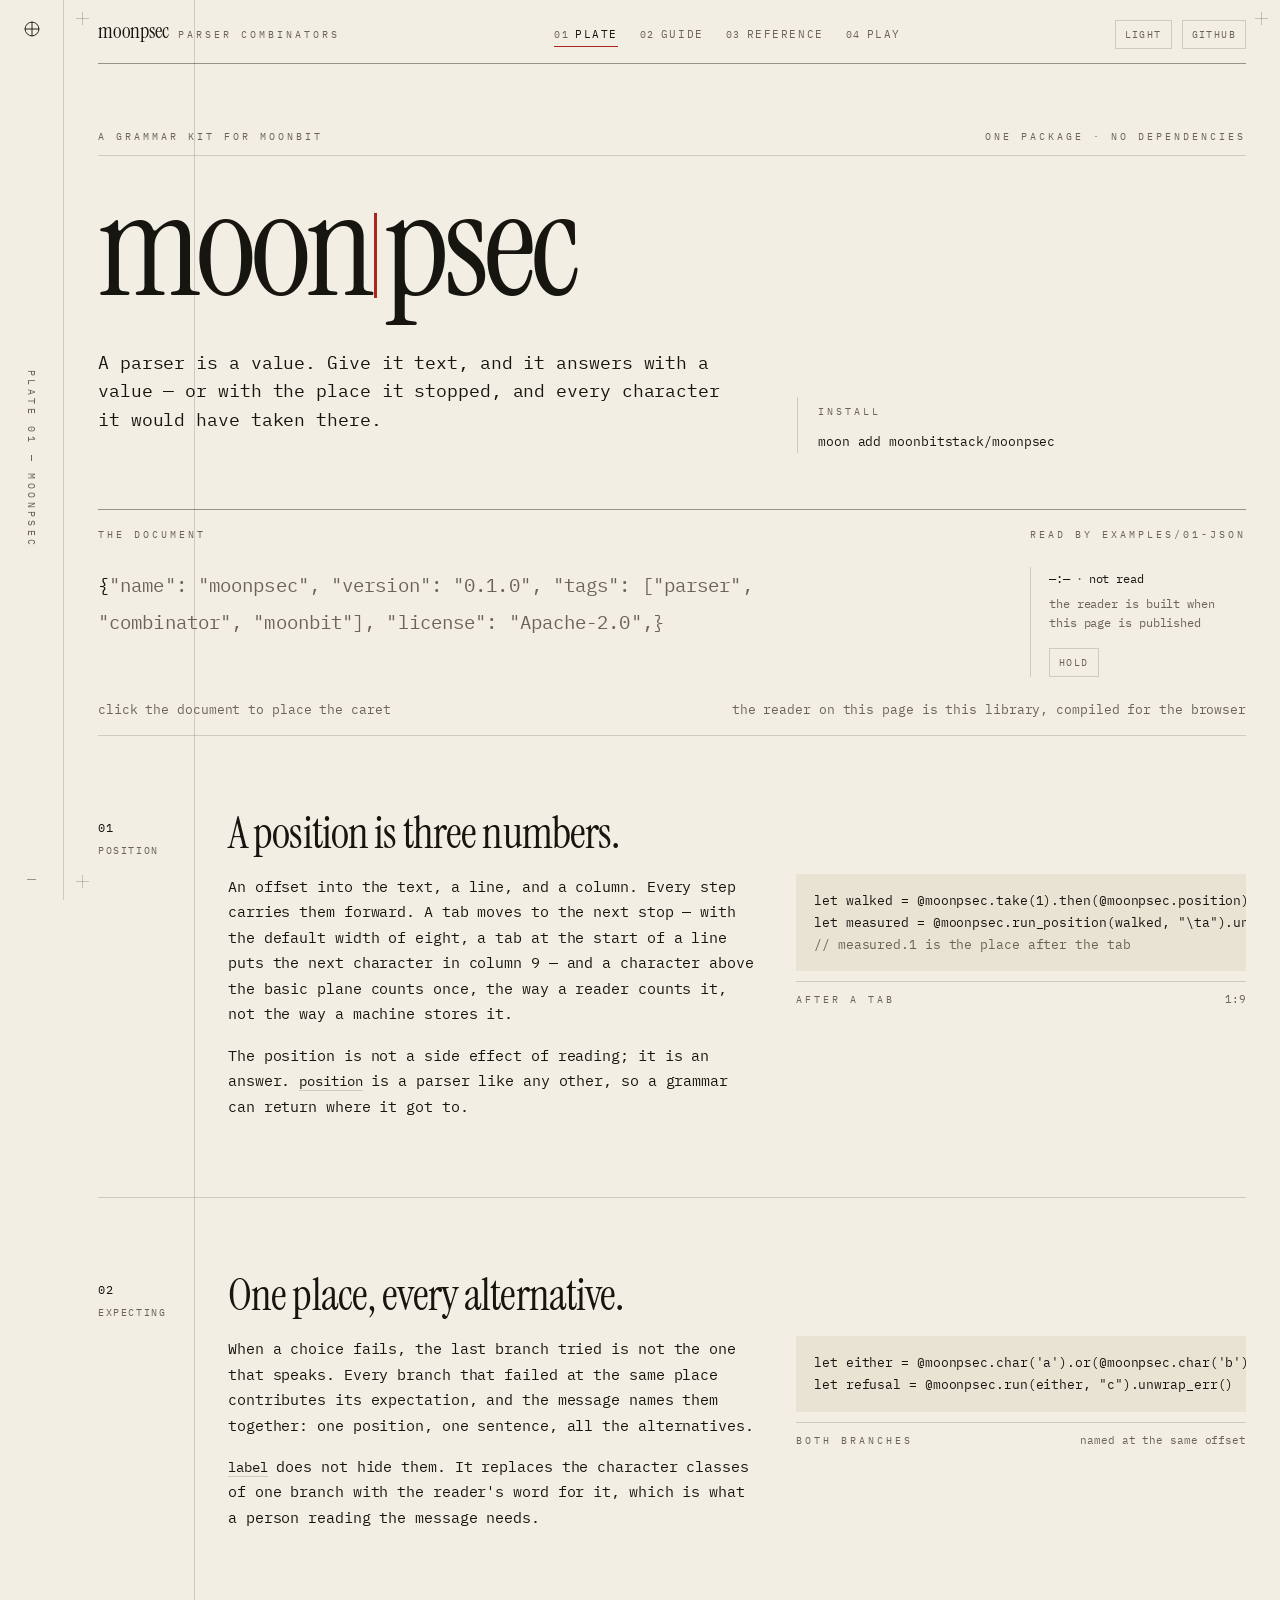
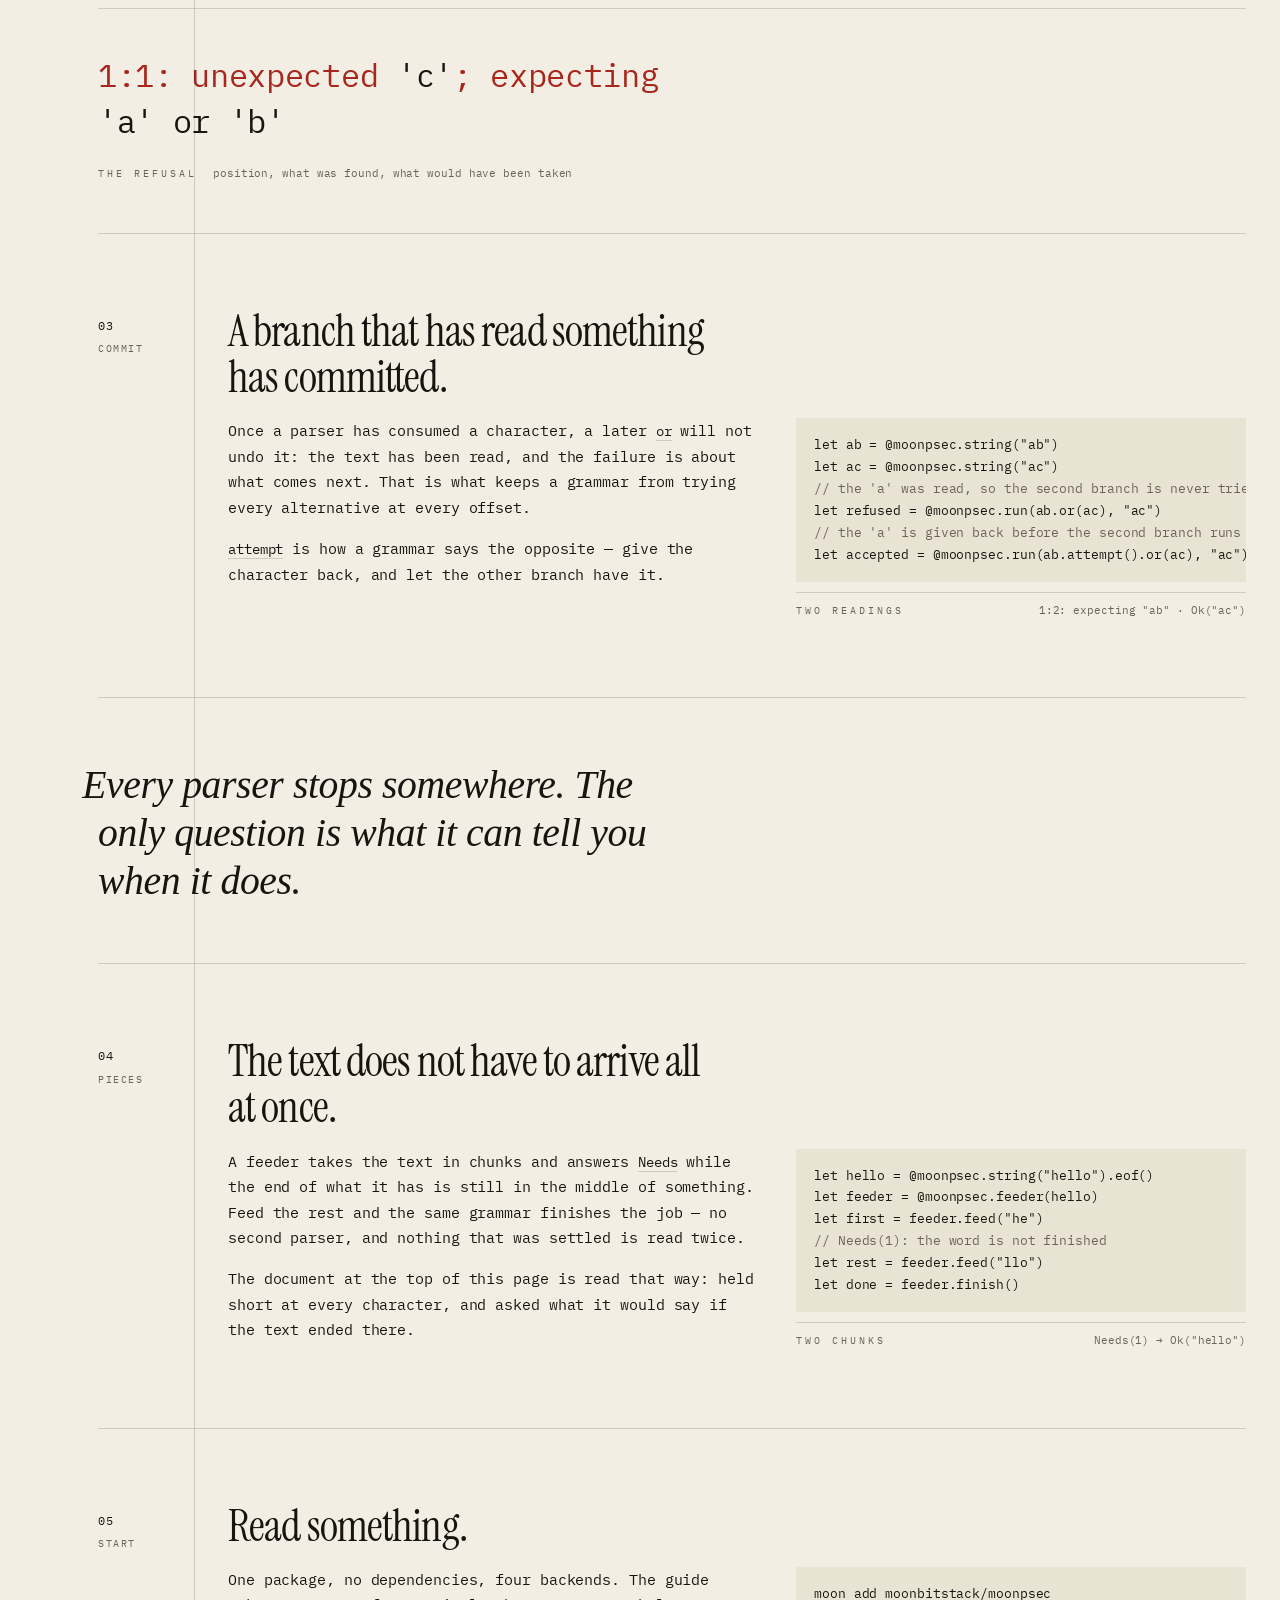
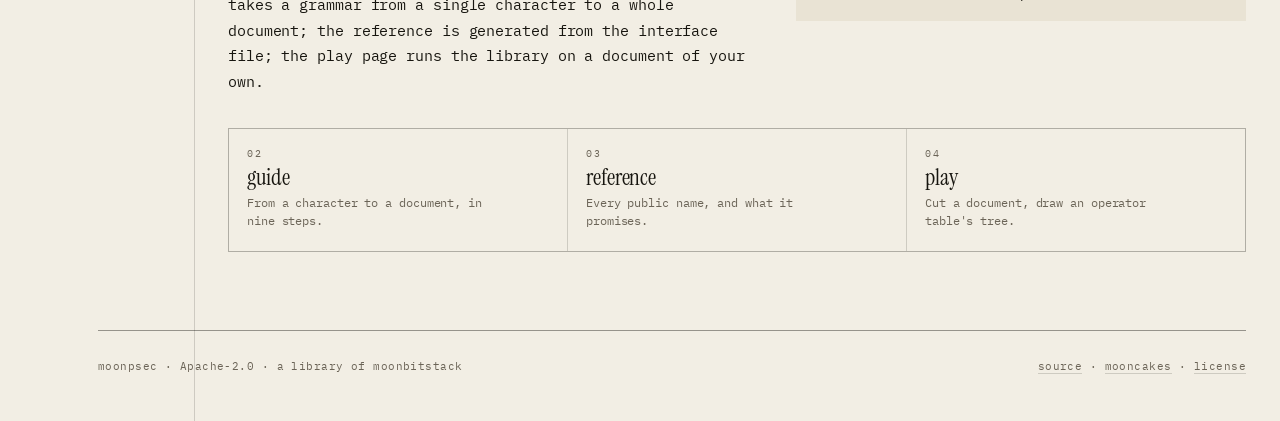
==== commit e84adfad: "docs(site): rebuild the cover inside the plate, and drop the second system. The home page had become" ====
--- a/docs/index.html
+++ b/docs/index.html
@@ -3,11 +3,13 @@
 <head>
 <meta charset="utf-8">
 <meta name="viewport" content="width=device-width, initial-scale=1">
-<title>moonpsec — a reader for MoonBit</title>
-<meta name="description" content="Parser combinators for MoonBit. A parser is a value: it reads text, keeps its place, and when it stops it says where and what it would have taken instead.">
-<meta name="theme-color" content="#080908">
+<title>moonpsec — parser combinators for MoonBit</title>
+<meta name="description" content="A parser is a value. Small parsers compose into a grammar, and a refusal names the line, the column and every character that would have been accepted instead.">
 <link rel="icon" href="assets/favicon.svg" type="image/svg+xml">
-<link rel="stylesheet" href="assets/home.css">
+<link rel="preconnect" href="https://fonts.googleapis.com">
+<link rel="preconnect" href="https://fonts.gstatic.com" crossorigin>
+<link href="https://fonts.googleapis.com/css2?family=Instrument+Serif:ital@0;1&family=IBM+Plex+Mono:wght@300;400;500&display=swap" rel="stylesheet">
+<link rel="stylesheet" href="assets/site.css">
 <script>
   document.documentElement.dataset.theme =
     sessionStorage.getItem("moonpsec-theme") ||
@@ -16,212 +18,245 @@
 </head>
 <body>
 
-<main>
-
-<section class="stage" data-stage>
-  <header class="top">
-    <span class="who">moonbitstack / moonpsec</span>
-    <nav aria-label="Pages">
-      <a href="guide.html">guide</a>
-      <a href="api.html">reference</a>
-      <a href="demo.html">play</a>
-      <a href="https://github.com/moonbitstack/moonpsec">source</a>
+<div class="rail" aria-hidden="true">
+  <svg class="mark" viewBox="0 0 24 24">
+    <line x1="4" y1="12" x2="20" y2="12"></line>
+    <line x1="12" y1="4" x2="12" y2="20"></line>
+    <circle cx="12" cy="12" r="7.5"></circle>
+  </svg>
+  <div class="spine">plate 01 — moonpsec</div>
+  <div class="tick"></div>
+</div>
+<div class="reg tl" aria-hidden="true"></div>
+<div class="reg tr" aria-hidden="true"></div>
+<div class="reg bl" aria-hidden="true"></div>
+
+<main class="sheet">
+
+  <header class="masthead">
+    <div class="name">moonpsec<span>parser combinators</span></div>
+    <nav class="pages" aria-label="Pages">
+      <a href="index.html" aria-current="page"><span class="n">01</span>plate</a>
+      <a href="guide.html"><span class="n">02</span>guide</a>
+      <a href="api.html"><span class="n">03</span>reference</a>
+      <a href="demo.html"><span class="n">04</span>play</a>
     </nav>
     <div class="tools">
-      <button class="theme" type="button" data-theme-toggle aria-label="Switch between day and night">night</button>
+      <button class="ghost" data-theme-toggle aria-label="Switch theme">light</button>
+      <a class="ghost" href="https://github.com/moonbitstack/moonpsec">github</a>
     </div>
   </header>
 
-  <div class="stage-copy">
-    <p class="kicker">parser combinators · moonbit</p>
-    <h1 class="word">moon<span class="caret" aria-hidden="true"></span>psec</h1>
-    <p class="thesis">A parser is a value. Give it text, and it answers with a value — or with the place it stopped, and every character it would have taken there.</p>
-    <p class="stamp">0.1.0 · apache-2.0 · no dependencies</p>
-  </div>
-
-  <aside class="report" aria-hidden="true">
-    <p class="head"><span>live report</span><span>json</span></p>
-    <dl>
-      <div><dt>at</dt><dd data-pos>1:1</dd></div>
-      <div><dt>state</dt><dd data-state class="hot">waiting</dd></div>
-      <div><dt>found</dt><dd data-got>—</dd></div>
-      <div><dt>expecting</dt><dd data-want>—</dd></div>
-    </dl>
-    <button class="hold" type="button" data-hold>hold</button>
-  </aside>
-
-  <div class="tape" data-tape tabindex="0" role="group" aria-label="A JSON document being read character by character; the reading stops at the trailing comma.">
-    <div class="strip" data-strip><span data-read></span><span data-head></span><span class="unread" data-unread>{"name": "moonpsec", "version": "0.1.0", "tags": ["parser", "combinator", "moonbit"], "license": "Apache-2.0",}</span></div>
-  </div>
-
-  <div class="stage-foot">
-    <span class="hint">one document, read character by character</span>
-    <span class="hint">click the line to place the head</span>
-  </div>
-
-  <p class="sr-only" data-sr>The line is read left to right. Every character is accepted until the trailing comma, where the reader refuses: unexpected '}', expecting a JSON value.</p>
-</section>
-
-<section class="chapter" id="place">
-  <div class="chapter-num">01</div>
-  <div class="chapter-main">
-    <h2>I keep my place.</h2>
-    <p>A position is three numbers: an offset into the text, a line, and a column. Every step carries them forward. A tab moves to the next stop — with the default width of eight, a tab at the start of a line puts the next character in column 9 — and a character above the basic plane counts once, the way a reader counts it, not the way a machine stores it.</p>
-    <p>The position is not a side effect of reading; it is an answer. <code>position</code> is a parser like any other, so a grammar can return where it got to.</p>
-  </div>
-  <div class="chapter-side">
-    <figure>
-      <pre class="code" data-lang="mbt"><code>let walked = @moonpsec.take(1).then(@moonpsec.position)
+  <section class="hero">
+    <div class="hero-meta">
+      <span class="label">a grammar kit for MoonBit</span>
+      <span class="label">one package · no dependencies</span>
+    </div>
+    <h1 class="display">moon<span class="caret-glyph" aria-hidden="true"></span>psec</h1>
+    <div class="hero-body">
+      <p class="lede">
+        A parser is a value. Give it text, and it answers with a value — or with
+        the place it stopped, and every character it would have taken there.
+      </p>
+      <div class="install">
+        <span class="label">install</span>
+        <pre data-lang="sh"><code>moon add moonbitstack/moonpsec</code></pre>
+      </div>
+    </div>
+  </section>
+
+  <section class="manuscript-block" aria-labelledby="document-label">
+    <div class="m-head">
+      <span class="label" id="document-label">the document</span>
+      <span class="label">read by examples/01-json</span>
+    </div>
+
+    <div class="m-body">
+      <div class="m-text">
+        <p class="manuscript" data-manuscript tabindex="0" aria-describedby="document-label"><span data-read></span><span data-head></span><span class="unread" data-unread>{"name": "moonpsec", "version": "0.1.0", "tags": ["parser", "combinator", "moonbit"], "license": "Apache-2.0",}</span></p>
+        <i class="mcaret" data-caret aria-hidden="true"></i>
+      </div>
+
+      <aside class="m-note" aria-hidden="true">
+        <p class="m-line"><span data-pos>1:1</span><span class="m-sep">·</span><span data-state>reading</span></p>
+        <p class="m-line sub" data-detail>the text has not been read yet</p>
+        <button class="ghost" type="button" data-hold>hold</button>
+      </aside>
+    </div>
+
+    <p class="m-foot">
+      <span class="small">click the document to place the caret</span>
+      <span class="small">the reader on this page is this library, compiled for the browser</span>
+    </p>
+
+    <p class="sr-only" data-sr>The document is read from the left. Every character up to the trailing comma is accepted; at the closing brace the reader refuses, because a comma cannot be followed by the end of an object.</p>
+  </section>
+
+  <section class="band" id="position">
+    <div class="side"><b>01</b>position</div>
+    <div class="body">
+      <h2 class="band-title">A position is three numbers.</h2>
+      <div class="pair">
+        <div class="prose">
+          <p>
+            An offset into the text, a line, and a column. Every step carries
+            them forward. A tab moves to the next stop — with the default width
+            of eight, a tab at the start of a line puts the next character in
+            column 9 — and a character above the basic plane counts once, the
+            way a reader counts it, not the way a machine stores it.
+          </p>
+          <p>
+            The position is not a side effect of reading; it is an answer.
+            <code>position</code> is a parser like any other, so a grammar can
+            return where it got to.
+          </p>
+        </div>
+        <figure>
+          <pre class="specimen" data-lang="mbt"><code>let walked = @moonpsec.take(1).then(@moonpsec.position)
 let measured = @moonpsec.run_position(walked, "\ta").unwrap()
-<span class="c">// measured.1 is the place after the tab: 1:9</span></code></pre>
-      <figcaption>A tab, then an <code>a</code>. Seven columns are the tab's, one is the letter's.</figcaption>
-    </figure>
-    <p class="result">1:9</p>
-  </div>
-</section>
-
-<section class="chapter" id="expecting">
-  <div class="chapter-num">02</div>
-  <div class="chapter-main">
-    <h2>I tell you what I wanted.</h2>
-    <p>When a choice fails, I do not report the last branch I tried. Every branch that failed at the same place contributes its expectation, and the message names them together: one position, one sentence, all the alternatives.</p>
-    <p>Naming a parser with <code>label</code> does not hide the alternatives — it replaces the character classes of one branch with the reader's word for it, which is what a person reading the message needs.</p>
-  </div>
-  <div class="chapter-side">
-    <figure>
-      <pre class="code" data-lang="mbt"><code>let either = @moonpsec.char('a').or(@moonpsec.char('b'))
-let refusal = @moonpsec.run(either, "c").unwrap_err()
-<span class="c">// 1:1: unexpected 'c'; expecting 'a' or 'b'</span></code></pre>
-      <figcaption>Both branches refused at the same offset, so both are named.</figcaption>
-    </figure>
-    <p class="result">1:1: unexpected 'c'; expecting 'a' or 'b'</p>
-  </div>
-</section>
-
-<section class="specimen" id="message">
-  <p class="specimen-line">1:1: unexpected <b>'c'</b>; expecting <b>'a' or 'b'</b></p>
-  <p class="specimen-cap">a refusal, in full — position, what was found, what would have done</p>
-</section>
-
-<section class="chapter" id="commit">
-  <div class="chapter-num">03</div>
-  <div class="chapter-main">
-    <h2>I commit when I have read.</h2>
-    <p>Reading is a commitment. Once I have consumed a character, a later <code>or</code> will not undo it: the text has been read, and the failure is about what comes next. That is what keeps a grammar from trying every alternative at every offset.</p>
-    <p><code>attempt</code> is how a grammar says the opposite — give the character back, and let the other branch have it.</p>
-  </div>
-  <div class="chapter-side">
-    <figure>
-      <pre class="code" data-lang="mbt"><code>let ab = @moonpsec.string("ab")
+<span class="c">// measured.1 is the place after the tab</span></code></pre>
+          <figcaption><span class="label">after a tab</span> 1:9</figcaption>
+        </figure>
+      </div>
+    </div>
+  </section>
+
+  <section class="band" id="expectations">
+    <div class="side"><b>02</b>expecting</div>
+    <div class="body">
+      <h2 class="band-title">One place, every alternative.</h2>
+      <div class="pair">
+        <div class="prose">
+          <p>
+            When a choice fails, the last branch tried is not the one that
+            speaks. Every branch that failed at the same place contributes its
+            expectation, and the message names them together: one position, one
+            sentence, all the alternatives.
+          </p>
+          <p>
+            <code>label</code> does not hide them. It replaces the character
+            classes of one branch with the reader's word for it, which is what a
+            person reading the message needs.
+          </p>
+        </div>
+        <figure>
+          <pre class="specimen" data-lang="mbt"><code>let either = @moonpsec.char('a').or(@moonpsec.char('b'))
+let refusal = @moonpsec.run(either, "c").unwrap_err()</code></pre>
+          <figcaption><span class="label">both branches</span> named at the same offset</figcaption>
+        </figure>
+      </div>
+    </div>
+  </section>
+
+  <section class="message-band" aria-label="A refusal, in full">
+    <p class="message">1:1: unexpected <b>'c'</b>; expecting <b>'a' or 'b'</b></p>
+    <p class="message-cap"><span class="label">the refusal</span> position, what was found, what would have been taken</p>
+  </section>
+
+  <section class="band" id="commitment">
+    <div class="side"><b>03</b>commit</div>
+    <div class="body">
+      <h2 class="band-title">A branch that has read something has committed.</h2>
+      <div class="pair">
+        <div class="prose">
+          <p>
+            Once a parser has consumed a character, a later <code>or</code> will
+            not undo it: the text has been read, and the failure is about what
+            comes next. That is what keeps a grammar from trying every
+            alternative at every offset.
+          </p>
+          <p>
+            <code>attempt</code> is how a grammar says the opposite — give the
+            character back, and let the other branch have it.
+          </p>
+        </div>
+        <figure>
+          <pre class="specimen" data-lang="mbt"><code>let ab = @moonpsec.string("ab")
 let ac = @moonpsec.string("ac")
 <span class="c">// the 'a' was read, so the second branch is never tried</span>
 let refused = @moonpsec.run(ab.or(ac), "ac")
 <span class="c">// the 'a' is given back before the second branch runs</span>
 let accepted = @moonpsec.run(ab.attempt().or(ac), "ac")</code></pre>
-      <figcaption>Two readings of the same two letters. The difference is one word.</figcaption>
-    </figure>
-    <p class="result">1:2: unexpected 'c'; expecting "ab"<br>Ok("ac")</p>
-  </div>
-</section>
-
-<blockquote class="pull">
-  <p>Every parser stops somewhere. The only question is what it can tell you when it does.</p>
-</blockquote>
-
-<section class="chapter" id="table">
-  <div class="chapter-num">04</div>
-  <div class="chapter-main">
-    <h2>I take the table you give me.</h2>
-    <p>Precedence does not have to be a tower of functions, one per level. It can be a list of lists — tightest binding first — from which the expression parser is built bottom up: postfix, prefix, right associative, left associative.</p>
-    <p>Associativity is in the constructor, not in the order of the list, so <code>^</code> folds to the right and <code>-</code> folds to the left without a second grammar.</p>
-  </div>
-  <div class="chapter-side">
-    <figure>
-      <pre class="code" data-lang="mbt"><code>let number = @moonpsec.digit.many1().map(digits => {
-  let mut value = 0
-  for digit in digits {
-    value = value * 10 + (digit.to_int() - '0'.to_int())
-  }
-  value
-})
-let power = @moonpsec
-  .char('^')
-  .map(_ => (a : Int, b : Int) => {
-    let mut result = 1
-    for _ in 0..&lt;b {
-      result = result * a
-    }
-    result
-  })
-let plus = @moonpsec
-  .char('+')
-  .map(_ => (a : Int, b : Int) => a + b)
-let table : Array[Array[@moonpsec.Operator[Int]]] = [
-  [@moonpsec.Operator::InfixR(power)],
-  [@moonpsec.Operator::InfixL(plus)],
-]
-let expression = @moonpsec.make_expr_parser(number, table)</code></pre>
-      <figcaption>Two levels, one table. The calculator in <code>src/examples/02-calc</code> has five.</figcaption>
-    </figure>
-    <p class="result">2^3^2 = 512</p>
-  </div>
-</section>
-
-<section class="chapter" id="pieces">
-  <div class="chapter-num">05</div>
-  <div class="chapter-main">
-    <h2>I wait for the rest.</h2>
-    <p>Text rarely arrives in one piece. A feeder takes it in chunks and answers <code>Needs</code> while the end of what it has is still in the middle of something. Feed the rest and the same grammar finishes the job — no second parser, and nothing that was settled is read twice.</p>
-    <p>The stage at the top of this page is that loop: one document, held short at every character, and the two answers a reader can give about a prefix.</p>
-  </div>
-  <div class="chapter-side">
-    <figure>
-      <pre class="code" data-lang="mbt"><code>let hello = @moonpsec.string("hello").eof()
+          <figcaption><span class="label">two readings</span> 1:2: expecting "ab" · Ok("ac")</figcaption>
+        </figure>
+      </div>
+    </div>
+  </section>
+
+  <blockquote class="pull">
+    <p>Every parser stops somewhere. The only question is what it can tell you when it does.</p>
+  </blockquote>
+
+  <section class="band" id="pieces">
+    <div class="side"><b>04</b>pieces</div>
+    <div class="body">
+      <h2 class="band-title">The text does not have to arrive all at once.</h2>
+      <div class="pair">
+        <div class="prose">
+          <p>
+            A feeder takes the text in chunks and answers <code>Needs</code>
+            while the end of what it has is still in the middle of something.
+            Feed the rest and the same grammar finishes the job — no second
+            parser, and nothing that was settled is read twice.
+          </p>
+          <p>
+            The document at the top of this page is read that way: held short at
+            every character, and asked what it would say if the text ended
+            there.
+          </p>
+        </div>
+        <figure>
+          <pre class="specimen" data-lang="mbt"><code>let hello = @moonpsec.string("hello").eof()
 let feeder = @moonpsec.feeder(hello)
 let first = feeder.feed("he")
 <span class="c">// Needs(1): the word is not finished</span>
 let rest = feeder.feed("llo")
 let done = feeder.finish()</code></pre>
-      <figcaption>Two chunks, one grammar, and the value it was always going to produce.</figcaption>
-    </figure>
-    <p class="result">Needs(1) → Needs(1) → Ok("hello")</p>
-  </div>
-</section>
-
-<section class="close" id="start">
-  <h2>Read something.</h2>
-  <p class="install-line"><span class="prompt">$</span>moon add moonbitstack/moonpsec</p>
-  <nav class="next" aria-label="Where to go next">
-    <a href="guide.html">
-      <span class="n">01 — guide</span>
-      <span class="t">From a character to a document</span>
-      <span class="d">Nine steps, each with the output it really produces.</span>
-    </a>
-    <a href="api.html">
-      <span class="n">02 — reference</span>
-      <span class="t">Every name, and what it promises</span>
-      <span class="d">Generated from the interface file and the doc comments.</span>
-    </a>
-    <a href="demo.html">
-      <span class="n">03 — play</span>
-      <span class="t">Cut a document, draw a tree</span>
-      <span class="d">Two benches that run the library compiled for the browser.</span>
-    </a>
-  </nav>
-</section>
-
-<footer class="foot">
-  <span>moonpsec · apache-2.0 · moonbitstack</span>
-  <span>
-    <a href="https://github.com/moonbitstack/moonpsec">source</a> ·
-    <a href="https://mooncakes.io/docs/moonbitstack/moonpsec">mooncakes</a> ·
-    <a href="https://github.com/moonbitstack/moonpsec/blob/master/LICENSE">license</a>
-  </span>
-</footer>
+          <figcaption><span class="label">two chunks</span> Needs(1) → Ok("hello")</figcaption>
+        </figure>
+      </div>
+    </div>
+  </section>
+
+  <section class="band closing" id="start">
+    <div class="side"><b>05</b>start</div>
+    <div class="body">
+      <h2 class="band-title">Read something.</h2>
+      <div class="pair">
+        <div class="prose">
+          <p>
+            One package, no dependencies, four backends. The guide takes a
+            grammar from a single character to a whole document; the reference
+            is generated from the interface file; the play page runs the library
+            on a document of your own.
+          </p>
+        </div>
+        <figure>
+          <pre class="specimen" data-lang="sh"><code>moon add moonbitstack/moonpsec</code></pre>
+        </figure>
+      </div>
+
+      <nav class="onward" aria-label="Where to go next">
+        <a href="guide.html"><span class="n">02</span><span class="t">guide</span><span class="d">From a character to a document, in nine steps.</span></a>
+        <a href="api.html"><span class="n">03</span><span class="t">reference</span><span class="d">Every public name, and what it promises.</span></a>
+        <a href="demo.html"><span class="n">04</span><span class="t">play</span><span class="d">Cut a document, draw an operator table's tree.</span></a>
+      </nav>
+    </div>
+  </section>
+
+  <footer class="colophon">
+    <span>moonpsec · Apache-2.0 · a library of moonbitstack</span>
+    <span>
+      <a href="https://github.com/moonbitstack/moonpsec">source</a> ·
+      <a href="https://mooncakes.io/docs/moonbitstack/moonpsec">mooncakes</a> ·
+      <a href="https://github.com/moonbitstack/moonpsec/blob/master/LICENSE">license</a>
+    </span>
+  </footer>
 
 </main>
 
 <script src="assets/rule.js"></script>
-<script src="assets/home.js" type="module"></script>
+<script src="assets/theme.js"></script>
+<script type="module" src="assets/manuscript.js"></script>
 </body>
 </html>
--- a/docs/assets/site.css
+++ b/docs/assets/site.css
@@ -0,0 +1,996 @@
+/* moonpsec — one plate, drawn with rules and type.
+   Two families: a display serif for names, a mono for everything else.
+   Colour: warm paper, ink, and one printing red kept for refusals. */
+
+:root {
+  --paper: #f2eee4;
+  --wash: #e9e3d4;
+  --ink: #17150f;
+  --faint: #6b6457;
+  --rule: rgba(23, 21, 15, 0.16);
+  --rule-strong: rgba(23, 21, 15, 0.42);
+  --red: #a8261c;
+  --red-soft: rgba(168, 38, 28, 0.1);
+  --serif: "Instrument Serif", "Iowan Old Style", Georgia, serif;
+  --mono: "IBM Plex Mono", ui-monospace, SFMono-Regular, Menlo, monospace;
+  --rail: 64px;
+  --gutter: 34px;
+}
+
+html[data-theme="dark"] {
+  --paper: #14120e;
+  --wash: #1d1a14;
+  --ink: #ece5d5;
+  --faint: #9a9183;
+  --rule: rgba(236, 229, 213, 0.15);
+  --rule-strong: rgba(236, 229, 213, 0.4);
+  --red: #e4685a;
+  --red-soft: rgba(228, 104, 90, 0.12);
+}
+
+*, *::before, *::after { box-sizing: border-box; }
+
+html {
+  background: var(--paper);
+  color: var(--ink);
+  font-variant-ligatures: no-contextual;
+  -webkit-text-size-adjust: 100%;
+}
+
+body {
+  margin: 0;
+  font-family: var(--mono);
+  font-size: 15px;
+  line-height: 1.7;
+  font-weight: 400;
+  letter-spacing: -0.006em;
+  text-rendering: optimizeLegibility;
+}
+
+/* Scrollbars: never the browser's. The standard properties would take the
+   custom ones away in Chrome, so they live behind a feature query only. */
+@supports selector(::-webkit-scrollbar) {
+  html::-webkit-scrollbar { width: 10px; height: 10px; }
+  html::-webkit-scrollbar-track { background: transparent; }
+  html::-webkit-scrollbar-thumb {
+    border-radius: 99px;
+    border: 3px solid transparent;
+    background-clip: content-box;
+    background-color: color-mix(in srgb, var(--ink) 26%, transparent);
+  }
+  html.at-top::-webkit-scrollbar-thumb { background-color: transparent; }
+  html::-webkit-scrollbar-thumb:hover {
+    background-color: color-mix(in srgb, var(--ink) 44%, transparent);
+  }
+}
+@supports not selector(::-webkit-scrollbar) {
+  html {
+    scrollbar-width: thin;
+    scrollbar-color: color-mix(in srgb, var(--ink) 26%, transparent) transparent;
+  }
+  html.at-top { scrollbar-color: transparent transparent; }
+}
+
+/* Every scroller inside a page, not just the ones marked: a code block that
+   falls back to the browser's bar is the one thing a reader notices. */
+.scroll, .tape .line, pre.specimen, pre.sig, pre.code, .ref-body {
+  scrollbar-width: thin;
+  scrollbar-color: color-mix(in srgb, var(--ink) 22%, transparent) transparent;
+}
+@supports selector(::-webkit-scrollbar) {
+  .scroll::-webkit-scrollbar, .tape .line::-webkit-scrollbar,
+  pre.specimen::-webkit-scrollbar, pre.sig::-webkit-scrollbar,
+  pre.code::-webkit-scrollbar, .ref-body::-webkit-scrollbar { width: 8px; height: 8px; }
+  .scroll::-webkit-scrollbar-track, .tape .line::-webkit-scrollbar-track,
+  pre.specimen::-webkit-scrollbar-track, pre.sig::-webkit-scrollbar-track,
+  pre.code::-webkit-scrollbar-track, .ref-body::-webkit-scrollbar-track { background: transparent; }
+  .scroll::-webkit-scrollbar-thumb, .tape .line::-webkit-scrollbar-thumb,
+  pre.specimen::-webkit-scrollbar-thumb, pre.sig::-webkit-scrollbar-thumb,
+  pre.code::-webkit-scrollbar-thumb, .ref-body::-webkit-scrollbar-thumb {
+    border-radius: 99px;
+    border: 2px solid transparent;
+    background-clip: content-box;
+    background-color: color-mix(in srgb, var(--ink) 16%, transparent);
+    transition: background-color 160ms ease;
+  }
+  .scroll:hover::-webkit-scrollbar-thumb, .tape .line:hover::-webkit-scrollbar-thumb,
+  pre.specimen:hover::-webkit-scrollbar-thumb, pre.sig:hover::-webkit-scrollbar-thumb,
+  pre.code:hover::-webkit-scrollbar-thumb, .ref-body:hover::-webkit-scrollbar-thumb {
+    background-color: color-mix(in srgb, var(--ink) 34%, transparent);
+  }
+}
+
+::selection { background: var(--red-soft); color: var(--ink); }
+
+/* Said for a screen reader, and for nothing else. */
+.sr-only {
+  position: absolute;
+  width: 1px;
+  height: 1px;
+  margin: -1px;
+  padding: 0;
+  overflow: hidden;
+  clip-path: inset(50%);
+  white-space: nowrap;
+  border: 0;
+}
+
+/* ---------- what a pointer may select ----------
+   The page is a plate: the rail, the rules, the diagrams, the tape and its
+   readouts are furniture, and a drag that starts on furniture is a slip, not a
+   copy. Prose and code are text and stay selectable. `body` carries the
+   furniture default, so anything added later is furniture until it is named. */
+
+body {
+  -webkit-user-select: none;
+  user-select: none;
+}
+
+h1, h2, h3, h4, p, li, td, th, blockquote, dl, dt, dd, figcaption,
+pre, code, kbd, samp, .output, .note, .field, input, textarea {
+  -webkit-user-select: text;
+  user-select: text;
+}
+
+/* Instruments, including the ones that contain a paragraph or a list of their
+   own: a bench that lets a drag select its own numbers is a bench that fights
+   the pointer. The touch callout goes with them, so a long press on a control
+   does not open the copy sheet for a word the reader did not mean to touch. */
+.rail, .rail *, .reg, .masthead, .masthead *, nav, nav *,
+.toc, .toc *, footer.colophon, footer.colophon *,
+section.band > .side, .step > .n, .label,
+.tape, .tape *, .scrub, .readout, .readout *, .samples, .samples *,
+figure.plate, figure.plate *, .tree, .tree *,
+.bench > header, .bench > header *, .chips, .chips *, [data-state] {
+  -webkit-user-select: none;
+  user-select: none;
+  -webkit-touch-callout: none;
+}
+
+a { color: inherit; text-decoration: none; }
+a:focus-visible, button:focus-visible, input:focus-visible {
+  outline: 1px solid var(--red);
+  outline-offset: 3px;
+}
+
+/* ---------- the rail ---------- */
+
+.rail {
+  position: fixed;
+  inset: 0 auto 0 0;
+  width: var(--rail);
+  border-right: 1px solid var(--rule);
+  display: flex;
+  flex-direction: column;
+  justify-content: space-between;
+  align-items: center;
+  padding: 18px 0 20px;
+  z-index: 40;
+  background: var(--paper);
+  user-select: none;
+}
+
+.rail .mark { width: 22px; height: 22px; }
+.rail .mark path, .rail .mark line, .rail .mark circle { stroke: var(--ink); fill: none; }
+
+.rail .spine {
+  writing-mode: vertical-rl;
+  font-size: 10px;
+  letter-spacing: 0.34em;
+  text-transform: uppercase;
+  color: var(--faint);
+}
+
+.rail .tick { width: 9px; height: 1px; background: var(--rule-strong); }
+
+/* ---------- sheet ---------- */
+
+.sheet {
+  margin-left: var(--rail);
+  padding: 0 var(--gutter);
+  max-width: 1280px;
+  position: relative;
+}
+
+.sheet::before {
+  content: "";
+  position: absolute;
+  inset: 0 var(--gutter) 0 calc(var(--gutter) + 96px);
+  border-left: 1px solid var(--rule);
+  pointer-events: none;
+}
+
+@media (width <= 1000px) {
+  .sheet::before { display: none; }
+}
+
+/* corner registration marks, drawn, not decorated boxes */
+.reg { position: fixed; width: 13px; height: 13px; pointer-events: none; z-index: 30; opacity: 0.5; }
+.reg::before, .reg::after { content: ""; position: absolute; background: var(--rule-strong); }
+.reg::before { left: 6px; top: 0; width: 1px; height: 13px; }
+.reg::after { top: 6px; left: 0; width: 13px; height: 1px; }
+.reg.tl { left: calc(var(--rail) + 12px); top: 12px; }
+.reg.tr { right: 12px; top: 12px; }
+.reg.bl { left: calc(var(--rail) + 12px); bottom: 12px; }
+@media (width <= 700px) { .reg { display: none; } }
+
+/* ---------- masthead ---------- */
+
+.masthead {
+  display: flex;
+  align-items: baseline;
+  justify-content: space-between;
+  gap: 24px;
+  padding: 20px 0 14px;
+  border-bottom: 1px solid var(--rule-strong);
+}
+
+.masthead .name {
+  font-family: var(--serif);
+  font-size: 21px;
+  letter-spacing: -0.01em;
+  line-height: 1;
+}
+
+.masthead .name span { color: var(--faint); font-family: var(--mono); font-size: 10px; letter-spacing: 0.3em; text-transform: uppercase; margin-left: 10px; }
+
+nav.pages { display: flex; gap: 22px; font-size: 11px; letter-spacing: 0.14em; text-transform: uppercase; }
+nav.pages a { color: var(--faint); padding-bottom: 2px; border-bottom: 1px solid transparent; transition: color 140ms ease, border-color 140ms ease; }
+nav.pages a:hover { color: var(--ink); }
+nav.pages a[aria-current="page"] { color: var(--ink); border-bottom-color: var(--red); }
+nav.pages a .n { color: var(--faint); margin-right: 6px; font-size: 10px; }
+
+.tools { display: flex; gap: 10px; align-items: center; }
+
+button.ghost {
+  font: inherit;
+  font-size: 10px;
+  letter-spacing: 0.14em;
+  text-transform: uppercase;
+  color: var(--faint);
+  background: none;
+  border: 1px solid var(--rule);
+  padding: 5px 9px;
+  cursor: pointer;
+  transition: color 140ms ease, border-color 140ms ease;
+}
+button.ghost:hover { color: var(--ink); border-color: var(--rule-strong); }
+
+/* ---------- type ---------- */
+
+h1, h2, h3 { font-weight: 400; margin: 0; }
+
+.display {
+  font-family: var(--serif);
+  font-size: clamp(56px, 11.5vw, 148px);
+  line-height: 0.86;
+  letter-spacing: -0.035em;
+  margin: 0;
+}
+
+.display em { font-style: italic; color: var(--red); }
+
+.lede {
+  font-size: clamp(15px, 1.6vw, 18px);
+  line-height: 1.6;
+  max-width: 58ch;
+  color: var(--ink);
+}
+
+.small { font-size: 13px; color: var(--faint); line-height: 1.65; }
+
+.label {
+  font-size: 10px;
+  letter-spacing: 0.3em;
+  text-transform: uppercase;
+  color: var(--faint);
+  user-select: none;
+}
+
+.caps { text-transform: uppercase; letter-spacing: 0.18em; font-size: 11px; }
+
+code, kbd, pre { font-family: var(--mono); font-variant-ligatures: no-contextual; }
+
+p code, li code, td code, th code {
+  font-size: 0.92em;
+  overflow-wrap: anywhere;
+  border-bottom: 1px solid var(--rule);
+}
+
+/* ---------- sections ---------- */
+
+section.band {
+  padding: 74px 0 78px;
+  border-bottom: 1px solid var(--rule);
+  display: grid;
+  grid-template-columns: minmax(0, 96px) minmax(0, 1fr);
+  gap: 0 34px;
+}
+
+section.band:last-of-type { border-bottom: 0; }
+
+section.band > .side {
+  font-size: 10px;
+  letter-spacing: 0.16em;
+  text-transform: uppercase;
+  color: var(--faint);
+  padding-top: 8px;
+  user-select: none;
+}
+
+section.band > .side b { display: block; font-weight: 400; color: var(--ink); font-size: 12px; letter-spacing: 0.1em; margin-bottom: 4px; }
+
+section.band > .body { min-width: 0; }
+
+h2.band-title {
+  font-family: var(--serif);
+  font-size: clamp(30px, 3.6vw, 44px);
+  line-height: 1.05;
+  letter-spacing: -0.02em;
+  margin-bottom: 18px;
+  max-width: 24ch;
+}
+
+/* ---------- the tape ---------- */
+
+.tape-wrap { margin: 34px 0 0; }
+
+.tape {
+  position: relative;
+  border-top: 1px solid var(--rule-strong);
+  border-bottom: 1px solid var(--rule-strong);
+  padding: 26px 0 30px;
+}
+
+.tape .line {
+  position: relative;
+  font-size: clamp(13px, 1.5vw, 17px);
+  line-height: 2.1;
+  white-space: pre;
+  overflow-x: auto;
+  overflow-y: hidden;
+  padding: 0 0 2px;
+  min-height: 2.1em;
+  color: var(--ink);
+}
+
+.tape .line .unread { color: var(--faint); }
+.tape .line .bad { background: var(--red-soft); box-shadow: 0 0 0 1px var(--red-soft); }
+
+.caret {
+  position: absolute;
+  top: 14px;
+  bottom: 12px;
+  width: 1px;
+  background: var(--red);
+  pointer-events: none;
+  transition: left 70ms linear;
+}
+.caret::before {
+  content: "";
+  position: absolute;
+  top: -4px;
+  left: -3px;
+  width: 7px;
+  height: 1px;
+  background: var(--red);
+}
+.caret::after {
+  content: "";
+  position: absolute;
+  bottom: -4px;
+  left: -3px;
+  width: 7px;
+  height: 1px;
+  background: var(--red);
+}
+
+.scrub {
+  -webkit-appearance: none;
+  appearance: none;
+  width: 100%;
+  height: 26px;
+  background: transparent;
+  cursor: ew-resize;
+  margin: 6px 0 0;
+  display: block;
+}
+.scrub::-webkit-slider-runnable-track { height: 1px; background: var(--rule-strong); }
+.scrub::-moz-range-track { height: 1px; background: var(--rule-strong); }
+.scrub::-webkit-slider-thumb {
+  -webkit-appearance: none;
+  width: 1px;
+  height: 17px;
+  margin-top: -8px;
+  background: var(--red);
+  border: 0;
+  border-radius: 0;
+}
+.scrub::-moz-range-thumb { width: 1px; height: 17px; background: var(--red); border: 0; border-radius: 0; }
+
+.readout {
+  display: grid;
+  grid-template-columns: minmax(0, 1.1fr) minmax(0, 1.4fr) minmax(0, 1fr);
+  gap: 1px;
+  border: 1px solid var(--rule);
+  background: var(--rule);
+  margin-top: 16px;
+}
+.readout > div { background: var(--paper); padding: 12px 14px 13px; min-width: 0; }
+.readout .k { font-size: 9px; letter-spacing: 0.26em; text-transform: uppercase; color: var(--faint); display: block; margin-bottom: 6px; }
+.readout .v { font-size: 14px; overflow-wrap: anywhere; }
+.readout .v.red { color: var(--red); }
+.readout .v.muted { color: var(--faint); }
+
+.samples { display: flex; gap: 8px; flex-wrap: wrap; margin-top: 18px; }
+.samples button {
+  font: inherit; font-size: 11px; letter-spacing: 0.06em;
+  background: none; color: var(--ink);
+  border: 1px solid var(--rule);
+  padding: 6px 11px; cursor: pointer;
+  transition: border-color 140ms ease, background 140ms ease;
+}
+.samples button:hover { border-color: var(--rule-strong); }
+.samples button[aria-pressed="true"] { background: var(--ink); color: var(--paper); border-color: var(--ink); }
+
+/* ---------- specimen blocks ---------- */
+
+pre.specimen {
+  margin: 0;
+  padding: 16px 18px;
+  background: var(--wash);
+  border-left: 0;
+  font-size: 12.5px;
+  line-height: 1.75;
+  overflow-x: auto;
+  color: var(--ink);
+}
+pre.specimen .c { color: var(--faint); }
+pre.specimen .s { color: var(--red); }
+
+.triptych { display: grid; grid-template-columns: repeat(3, minmax(0, 1fr)); gap: 1px; background: var(--rule); border: 1px solid var(--rule); margin-top: 30px; }
+.triptych > article { background: var(--paper); padding: 20px 20px 22px; min-width: 0; }
+.triptych h3 { font-family: var(--serif); font-size: 22px; line-height: 1.15; margin-bottom: 6px; }
+.triptych p { margin: 0 0 14px; font-size: 12.5px; color: var(--faint); line-height: 1.6; }
+.triptych pre.specimen { background: transparent; padding: 0; font-size: 12px; }
+
+@media (width <= 900px) { .triptych { grid-template-columns: minmax(0, 1fr); } }
+
+/* ---------- diagram ---------- */
+
+figure.plate { margin: 26px 0 0; }
+figure.plate svg { display: block; width: 100%; height: auto; }
+figure.plate figcaption { margin-top: 10px; font-size: 11px; color: var(--faint); letter-spacing: 0.04em; }
+figure.plate svg text { font-family: var(--mono); font-size: 10px; fill: var(--faint); }
+figure.plate svg .ink { stroke: var(--ink); fill: none; }
+figure.plate svg .thin { stroke: var(--rule-strong); fill: none; }
+figure.plate svg .red { stroke: var(--red); fill: none; }
+figure.plate svg .word { font-size: 12px; fill: var(--ink); letter-spacing: 0.04em; }
+figure.plate svg .em { fill: var(--red); }
+
+/* ---------- lists and tables ---------- */
+
+ul.plain { list-style: none; padding: 0; margin: 0; }
+ul.plain li { padding: 9px 0; border-bottom: 1px dotted var(--rule); display: grid; grid-template-columns: 22px minmax(0, 1fr); gap: 8px; }
+ul.plain li:last-child { border-bottom: 0; }
+ul.plain li::before { content: "—"; color: var(--faint); }
+
+table.index { width: 100%; border-collapse: collapse; font-size: 13px; margin-top: 8px; }
+table.index th { text-align: left; font-weight: 400; font-size: 9.5px; letter-spacing: 0.24em; text-transform: uppercase; color: var(--faint); padding: 0 12px 8px 0; border-bottom: 1px solid var(--rule-strong); }
+table.index td { padding: 9px 12px 9px 0; border-bottom: 1px dotted var(--rule); vertical-align: top; overflow-wrap: anywhere; }
+table.index td:first-child { white-space: nowrap; color: var(--ink); }
+table.index tr:hover td { background: var(--wash); }
+
+/* ---------- note callouts: a thin trapezoid rule, not a rounded border ---------- */
+
+.note {
+  position: relative;
+  padding: 14px 18px 15px 22px;
+  background: var(--wash);
+  border-radius: 0 2px 2px 0;
+  font-size: 13px;
+  line-height: 1.65;
+}
+.note::before {
+  content: "";
+  position: absolute;
+  left: 0;
+  top: 0;
+  bottom: 0;
+  width: 2px;
+  background: var(--red);
+  clip-path: polygon(0 0, 100% 3px, 100% calc(100% - 3px), 0 100%);
+}
+.note b { font-weight: 400; color: var(--red); }
+
+/* ---------- footer ---------- */
+
+footer.colophon {
+  border-top: 1px solid var(--rule-strong);
+  padding: 26px 0 46px;
+  display: flex;
+  justify-content: space-between;
+  gap: 24px;
+  flex-wrap: wrap;
+  font-size: 11px;
+  color: var(--faint);
+  letter-spacing: 0.04em;
+}
+footer.colophon a { border-bottom: 1px solid var(--rule); }
+footer.colophon a:hover { border-bottom-color: var(--red); color: var(--ink); }
+
+/* ---------- guide ---------- */
+
+.steps { counter-reset: step; }
+.step { display: grid; grid-template-columns: minmax(0, 96px) minmax(0, 1fr); gap: 0 34px; padding: 46px 0; border-bottom: 1px dotted var(--rule); }
+.step:last-child { border-bottom: 0; }
+.step > .n { font-size: 10px; letter-spacing: 0.24em; color: var(--faint); padding-top: 6px; user-select: none; }
+.step h3 { font-family: var(--serif); font-size: 26px; line-height: 1.1; margin-bottom: 10px; }
+.step p { max-width: 62ch; }
+.step .output { margin-top: 10px; font-size: 12px; color: var(--faint); border-left: 1px solid var(--rule); padding-left: 12px; white-space: pre-wrap; overflow-wrap: anywhere; }
+
+@media (width <= 760px) {
+  section.band, .step { grid-template-columns: minmax(0, 1fr); }
+  section.band > .side { padding-bottom: 12px; }
+  .readout { grid-template-columns: minmax(0, 1fr); }
+  .masthead { flex-wrap: wrap; gap: 12px; }
+  nav.pages { gap: 14px; }
+}
+
+@media (width <= 620px) {
+  .masthead { gap: 10px 16px; }
+  nav.pages { gap: 12px; }
+  nav.pages a { letter-spacing: 0.1em; }
+}
+
+@media (width <= 520px) {
+  :root { --rail: 0px; --gutter: 18px; }
+  .rail { display: none; }
+  .sheet { padding: 0 var(--gutter); }
+  nav.pages a .n { display: none; }
+}
+
+@media (prefers-reduced-motion: reduce) {
+  * { animation: none !important; transition: none !important; }
+  .caret { transition: none; }
+}
+
+/* the name carries the library's subject: a caret standing in the word */
+.caret-glyph {
+  display: inline-block;
+  width: 3px;
+  height: 0.58em;
+  margin: 0 0.05em 0 0.03em;
+  background: var(--red);
+  vertical-align: baseline;
+  transform: translateY(0.02em);
+  animation: caret-blink 1.5s steps(1, end) infinite;
+}
+
+@keyframes caret-blink {
+  0%, 62% { opacity: 1; }
+  63%, 100% { opacity: 0; }
+}
+
+.tape .line { position: relative; }
+
+.caret {
+  top: 0.15em;
+  bottom: 0.15em;
+  transition: left 80ms linear;
+}
+
+a.ghost {
+  border: 1px solid var(--rule);
+  padding: 5px 9px;
+  font-size: 10px;
+  letter-spacing: 0.14em;
+  text-transform: uppercase;
+  color: var(--faint);
+}
+a.ghost:hover { color: var(--ink); border-color: var(--rule-strong); }
+
+@media (width <= 900px) {
+  .display { font-size: clamp(52px, 15vw, 96px); }
+}
+
+/* ---------- the tree ---------- */
+
+.tree { font-size: 13px; line-height: 1.5; }
+.tree ul { list-style: none; margin: 0; padding: 0 0 0 18px; border-left: 1px solid var(--rule-strong); }
+.tree > .branch > ul { margin-top: 2px; }
+.tree li { position: relative; padding: 3px 0 3px 16px; }
+.tree li::before {
+  content: "";
+  position: absolute;
+  left: -1px;
+  top: 0.95em;
+  width: 11px;
+  height: 1px;
+  background: var(--rule-strong);
+}
+.tree .op {
+  display: inline-block;
+  min-width: 1.6em;
+  text-align: center;
+  border: 1px solid var(--rule-strong);
+  padding: 0 6px;
+  font-size: 13px;
+  color: var(--ink);
+  background: var(--paper);
+}
+.tree .leaf { padding: 0 2px; color: var(--ink); }
+
+/* ---------- benches ---------- */
+
+.bench {
+  border: 1px solid var(--rule);
+  padding: 22px 22px 24px;
+  background: var(--paper);
+}
+
+.bench header { display: flex; justify-content: space-between; align-items: baseline; gap: 16px; margin-bottom: 16px; }
+.bench header .label { letter-spacing: 0.26em; }
+
+.field {
+  display: block;
+  width: 100%;
+  font: inherit;
+  font-size: 14px;
+  color: var(--ink);
+  background: var(--wash);
+  border: 1px solid var(--rule);
+  padding: 10px 12px;
+  outline-offset: 2px;
+}
+.field:focus { border-color: var(--rule-strong); }
+
+.chips { display: flex; gap: 8px; flex-wrap: wrap; margin-top: 12px; }
+.chips button {
+  font: inherit;
+  font-size: 11px;
+  background: none;
+  color: var(--faint);
+  border: 1px solid var(--rule);
+  padding: 4px 9px;
+  cursor: pointer;
+}
+.chips button:hover { color: var(--ink); border-color: var(--rule-strong); }
+
+/* ---------- reference page ---------- */
+
+.ref { display: grid; grid-template-columns: 236px minmax(0, 1fr); gap: 0 44px; padding-top: 34px; }
+.ref-body { min-width: 0; }
+
+.toc { position: sticky; top: 26px; align-self: start; max-height: calc(100vh - 52px); overflow-y: auto; padding-right: 6px; }
+.toc ul { list-style: none; margin: 0; padding: 0; font-size: 12px; line-height: 1.9; }
+.toc > ul > li { margin-bottom: 10px; }
+.toc > ul > li > a { text-transform: uppercase; letter-spacing: 0.16em; font-size: 10px; color: var(--ink); }
+.toc ol.sub { padding-left: 12px; border-left: 1px solid var(--rule); margin-top: 4px; }
+.toc ol.sub a { color: var(--faint); }
+.toc a:hover { color: var(--ink); }
+.toc ol.sub a:hover { color: var(--ink); border-bottom: 1px solid var(--red); }
+
+.ref-body section { padding: 8px 0 30px; border-bottom: 1px dotted var(--rule); }
+.ref-body section:last-of-type { border-bottom: 0; }
+
+.band-head { display: flex; justify-content: space-between; align-items: baseline; gap: 20px; border-bottom: 1px solid var(--rule-strong); padding-bottom: 10px; margin-bottom: 14px; }
+.band-head h2 { font-family: var(--serif); font-size: 34px; letter-spacing: -0.02em; }
+.band-head .route { font-size: 11px; color: var(--faint); letter-spacing: 0.06em; }
+
+h2.group {
+  font-size: 10px;
+  letter-spacing: 0.3em;
+  text-transform: uppercase;
+  color: var(--faint);
+  margin: 8px 0 6px;
+  font-weight: 400;
+}
+
+.entry { padding: 20px 0 8px; scroll-margin-top: 24px; }
+.entry h3 {
+  font-family: var(--mono);
+  font-size: 16px;
+  letter-spacing: -0.01em;
+  display: flex;
+  align-items: baseline;
+  gap: 10px;
+  margin-bottom: 8px;
+}
+.entry h3 .kind {
+  font-size: 9px;
+  letter-spacing: 0.22em;
+  text-transform: uppercase;
+  color: var(--faint);
+  border: 1px solid var(--rule);
+  padding: 1px 5px;
+}
+
+pre.sig {
+  margin: 0 0 10px;
+  padding: 9px 12px;
+  background: var(--wash);
+  font-size: 12.5px;
+  line-height: 1.6;
+  overflow-x: auto;
+  white-space: pre;
+  color: var(--ink);
+}
+
+.entry p, .member p { margin: 0 0 10px; font-size: 13.5px; line-height: 1.68; max-width: 78ch; }
+.entry p code, .member p code { font-size: 0.92em; }
+
+.member { margin: 14px 0 0; padding-left: 18px; border-left: 1px solid var(--rule); scroll-margin-top: 24px; }
+.member pre.sig { background: transparent; padding: 0 0 6px; }
+
+ul.variants { list-style: none; margin: 6px 0 12px; padding: 0; }
+ul.variants li { padding: 6px 0; border-bottom: 1px dotted var(--rule); font-size: 12.5px; display: grid; grid-template-columns: minmax(0, 320px) minmax(0, 1fr); gap: 12px; }
+ul.variants li code { overflow-wrap: anywhere; }
+ul.variants li small { color: var(--faint); font-size: 12px; }
+
+pre.code {
+  margin: 4px 0 12px;
+  padding: 10px 12px;
+  background: var(--wash);
+  font-size: 12px;
+  line-height: 1.7;
+  overflow-x: auto;
+}
+
+@media (width <= 940px) {
+  .ref { grid-template-columns: minmax(0, 1fr); }
+  .toc { position: static; max-height: none; margin-bottom: 20px; border-bottom: 1px solid var(--rule); padding-bottom: 14px; }
+}
+
+/* two columns that become one, without the inline style to fight */
+.split { display: grid; gap: 0 44px; align-items: start; }
+.split.wide { grid-template-columns: minmax(0, 1.45fr) minmax(0, 1fr); }
+.split.even { grid-template-columns: minmax(0, 1fr) minmax(0, 1fr); gap: 26px; }
+
+@media (width <= 860px) {
+  .split, .split.wide, .split.even { grid-template-columns: minmax(0, 1fr); gap: 20px 0; }
+}
+
+/* ---------- the plate's own cover: a hero, a document, four sections ---------- */
+
+.hero { padding: 64px 0 0; }
+
+.hero-meta {
+  display: flex;
+  justify-content: space-between;
+  align-items: baseline;
+  gap: 24px;
+  border-bottom: 1px solid var(--rule);
+  padding-bottom: 10px;
+}
+
+.hero .display { padding: 26px 0 10px; }
+
+.hero-body {
+  display: grid;
+  grid-template-columns: minmax(0, 1.45fr) minmax(0, 1fr);
+  gap: 0 48px;
+  align-items: end;
+  padding: 12px 0 0;
+}
+
+.install { padding-left: 20px; border-left: 1px solid var(--rule); }
+.install pre {
+  margin: 10px 0 0;
+  font-family: var(--mono);
+  font-size: 13px;
+  line-height: 1.6;
+  color: var(--ink);
+  overflow-x: auto;
+}
+
+/* ---------- the document, read ---------- */
+
+.manuscript-block {
+  margin-top: 56px;
+  padding: 16px 0 14px;
+  border-top: 1px solid var(--rule-strong);
+  border-bottom: 1px solid var(--rule);
+}
+
+.m-head {
+  display: flex;
+  justify-content: space-between;
+  gap: 20px;
+  margin-bottom: 24px;
+}
+
+.m-body {
+  display: grid;
+  grid-template-columns: minmax(0, 1fr) 216px;
+  gap: 0 40px;
+  align-items: start;
+}
+
+.m-text { position: relative; min-width: 0; }
+
+.manuscript {
+  margin: 0;
+  max-width: 62ch;
+  font-family: var(--mono);
+  font-size: clamp(15px, 1.5vw, 19px);
+  line-height: 1.95;
+  letter-spacing: 0.005em;
+  color: var(--ink);
+  outline: none;
+  cursor: text;
+}
+
+.manuscript .unread { color: var(--faint); }
+
+/* The character the reader cannot take. */
+.manuscript .stop {
+  background: var(--red-soft);
+  box-shadow: 0 0 0 1px var(--red);
+  color: var(--ink);
+}
+
+.mcaret {
+  position: absolute;
+  top: 0;
+  left: 0;
+  width: 1px;
+  height: 1.6em;
+  background: var(--red);
+  pointer-events: none;
+  transition: transform 70ms linear, height 70ms linear;
+}
+
+.mcaret::before,
+.mcaret::after {
+  content: "";
+  position: absolute;
+  left: -2px;
+  width: 5px;
+  height: 1px;
+  background: var(--red);
+}
+.mcaret::before { top: 0; }
+.mcaret::after { bottom: 0; }
+
+.m-note {
+  border-left: 1px solid var(--rule);
+  padding: 2px 0 0 18px;
+  font-family: var(--mono);
+  font-size: 12px;
+  line-height: 1.7;
+}
+
+.m-line { margin: 0; }
+.m-line.sub { margin-top: 6px; font-size: 11.5px; line-height: 1.6; color: var(--faint); }
+.m-sep { color: var(--faint); margin: 0 6px; }
+
+.m-note [data-state].is-refused { color: var(--red); }
+.m-note .m-line.is-refused { color: var(--red); }
+.m-note .ghost { margin-top: 16px; }
+
+.m-foot {
+  display: flex;
+  justify-content: space-between;
+  gap: 20px;
+  flex-wrap: wrap;
+  margin: 22px 0 0;
+}
+
+/* ---------- sections: prose beside its specimen ---------- */
+
+.pair {
+  display: grid;
+  grid-template-columns: minmax(0, 1.08fr) minmax(0, 0.92fr);
+  gap: 0 40px;
+  align-items: start;
+}
+
+.pair .prose p { max-width: 60ch; margin: 0 0 1.05em; }
+.pair .prose p:last-child { margin-bottom: 0; }
+
+.pair figure { margin: 0; min-width: 0; }
+
+.pair figcaption {
+  display: flex;
+  justify-content: space-between;
+  align-items: baseline;
+  gap: 14px;
+  margin-top: 10px;
+  padding-top: 8px;
+  border-top: 1px solid var(--rule);
+  font-size: 11px;
+  color: var(--faint);
+}
+
+/* ---------- the refusal, at reading size ---------- */
+
+.message-band {
+  padding: 44px 0 50px;
+  border-bottom: 1px solid var(--rule);
+}
+
+.message {
+  margin: 0;
+  max-width: 30ch;
+  font-family: var(--mono);
+  font-size: clamp(18px, 2.5vw, 33px);
+  line-height: 1.42;
+  letter-spacing: -0.01em;
+  color: var(--red);
+  overflow-wrap: anywhere;
+}
+
+.message b { font-weight: 400; color: var(--ink); }
+
+.message-cap {
+  display: flex;
+  gap: 16px;
+  align-items: baseline;
+  flex-wrap: wrap;
+  margin: 20px 0 0;
+  font-size: 11px;
+  color: var(--faint);
+}
+
+/* ---------- the one quiet sentence ---------- */
+
+.pull {
+  margin: 0;
+  padding: 64px 0 58px;
+  border-bottom: 1px solid var(--rule);
+}
+
+.pull p {
+  margin: 0;
+  max-width: 28ch;
+  font-family: var(--serif);
+  font-style: italic;
+  font-size: clamp(24px, 3.1vw, 40px);
+  line-height: 1.2;
+  letter-spacing: -0.01em;
+  text-indent: -0.4em;
+}
+
+/* ---------- where to go next ---------- */
+
+.closing { border-bottom: 0; }
+
+.onward {
+  display: grid;
+  grid-template-columns: repeat(3, minmax(0, 1fr));
+  gap: 1px;
+  background: var(--rule);
+  border: 1px solid var(--rule);
+  margin-top: 34px;
+}
+
+.onward a {
+  display: grid;
+  gap: 3px;
+  padding: 16px 18px 20px;
+  background: var(--paper);
+  transition: background 140ms ease;
+}
+
+.onward a:hover { background: var(--wash); }
+.onward .n { font-size: 10px; letter-spacing: 0.24em; color: var(--faint); }
+.onward .t { font-family: var(--serif); font-size: 23px; line-height: 1.1; }
+.onward .d { font-size: 12px; line-height: 1.55; color: var(--faint); max-width: 34ch; }
+
+@media (width <= 1000px) {
+  .m-body { grid-template-columns: minmax(0, 1fr) 180px; gap: 0 28px; }
+  .pair { grid-template-columns: minmax(0, 1fr); gap: 26px 0; }
+  .hero-body { grid-template-columns: minmax(0, 1fr); gap: 22px 0; }
+}
+
+@media (width <= 760px) {
+  .m-body { grid-template-columns: minmax(0, 1fr); gap: 22px 0; }
+  .m-note { border-left: 0; border-top: 1px solid var(--rule); padding: 14px 0 0; }
+  .onward { grid-template-columns: minmax(0, 1fr); }
+  .hero .display { font-size: clamp(52px, 15vw, 96px); }
+}
+
+@media (prefers-reduced-motion: reduce) {
+  .mcaret { transition: none; }
+}
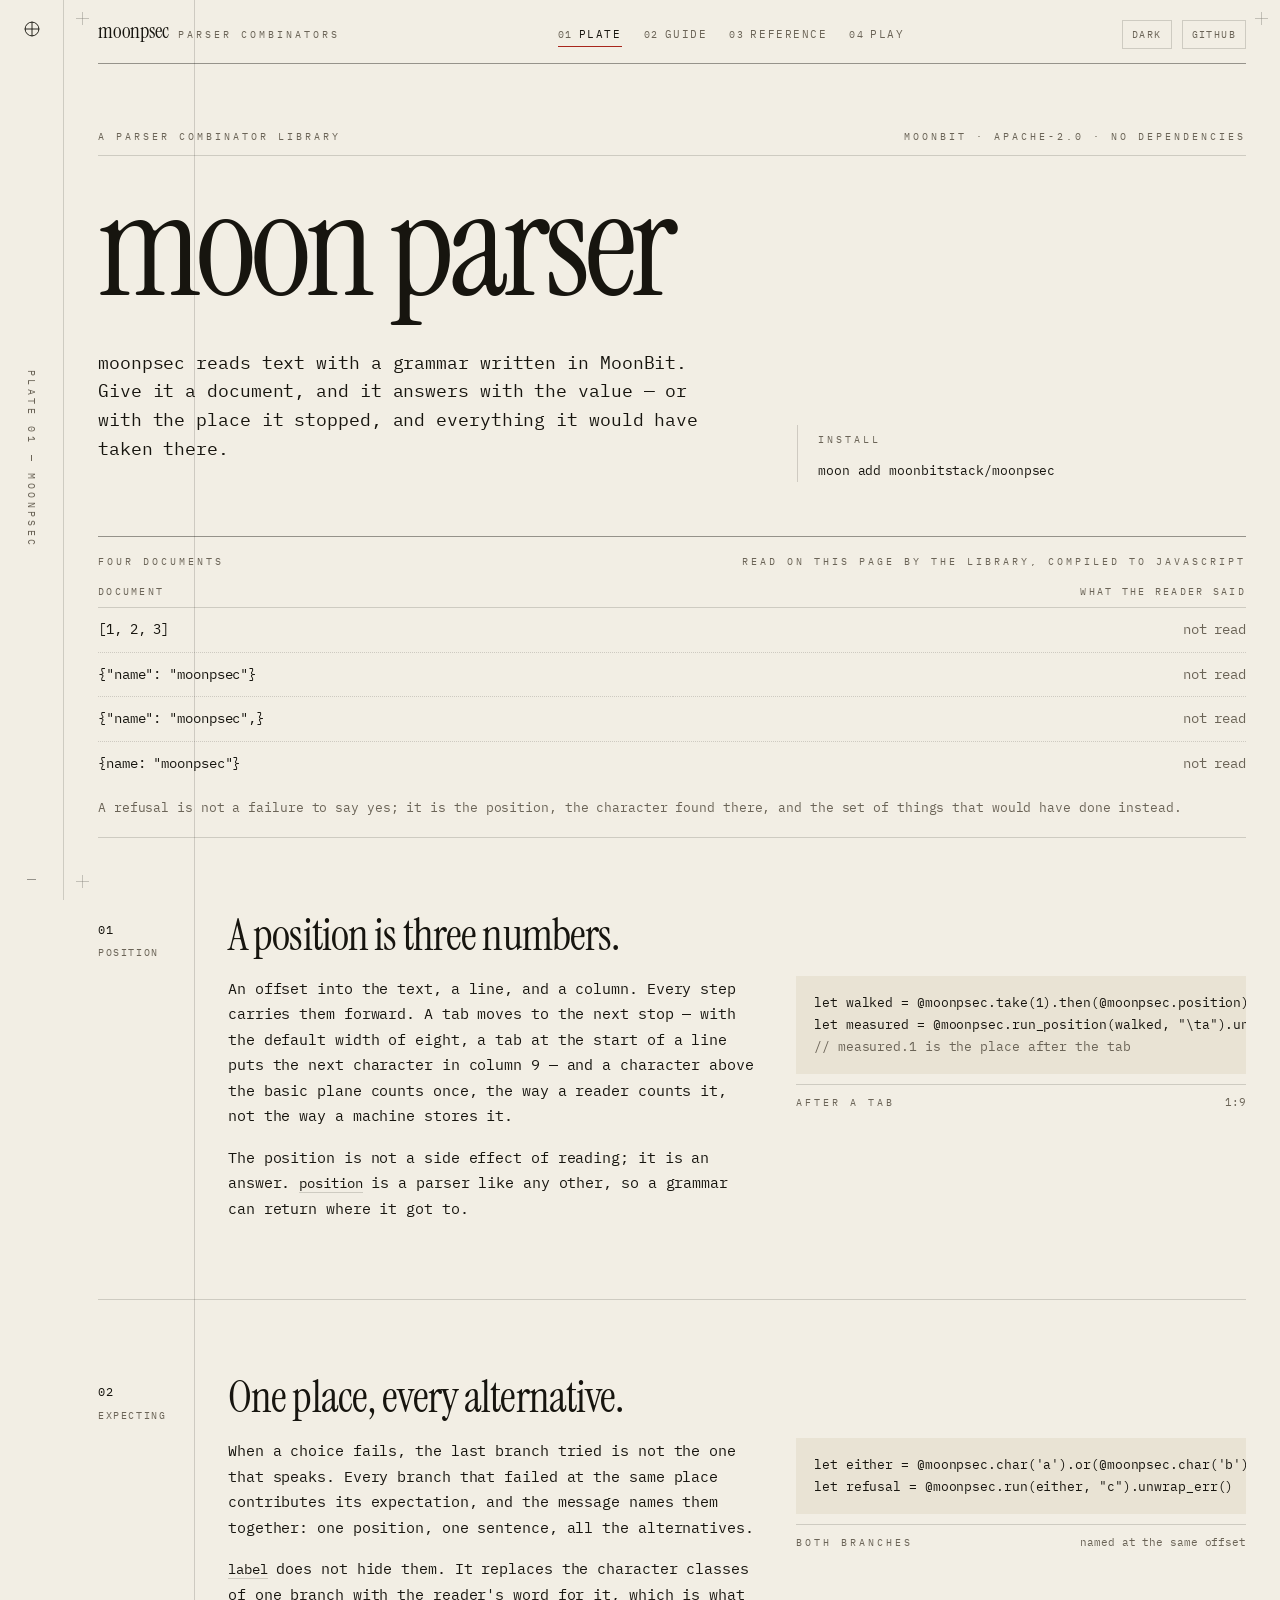
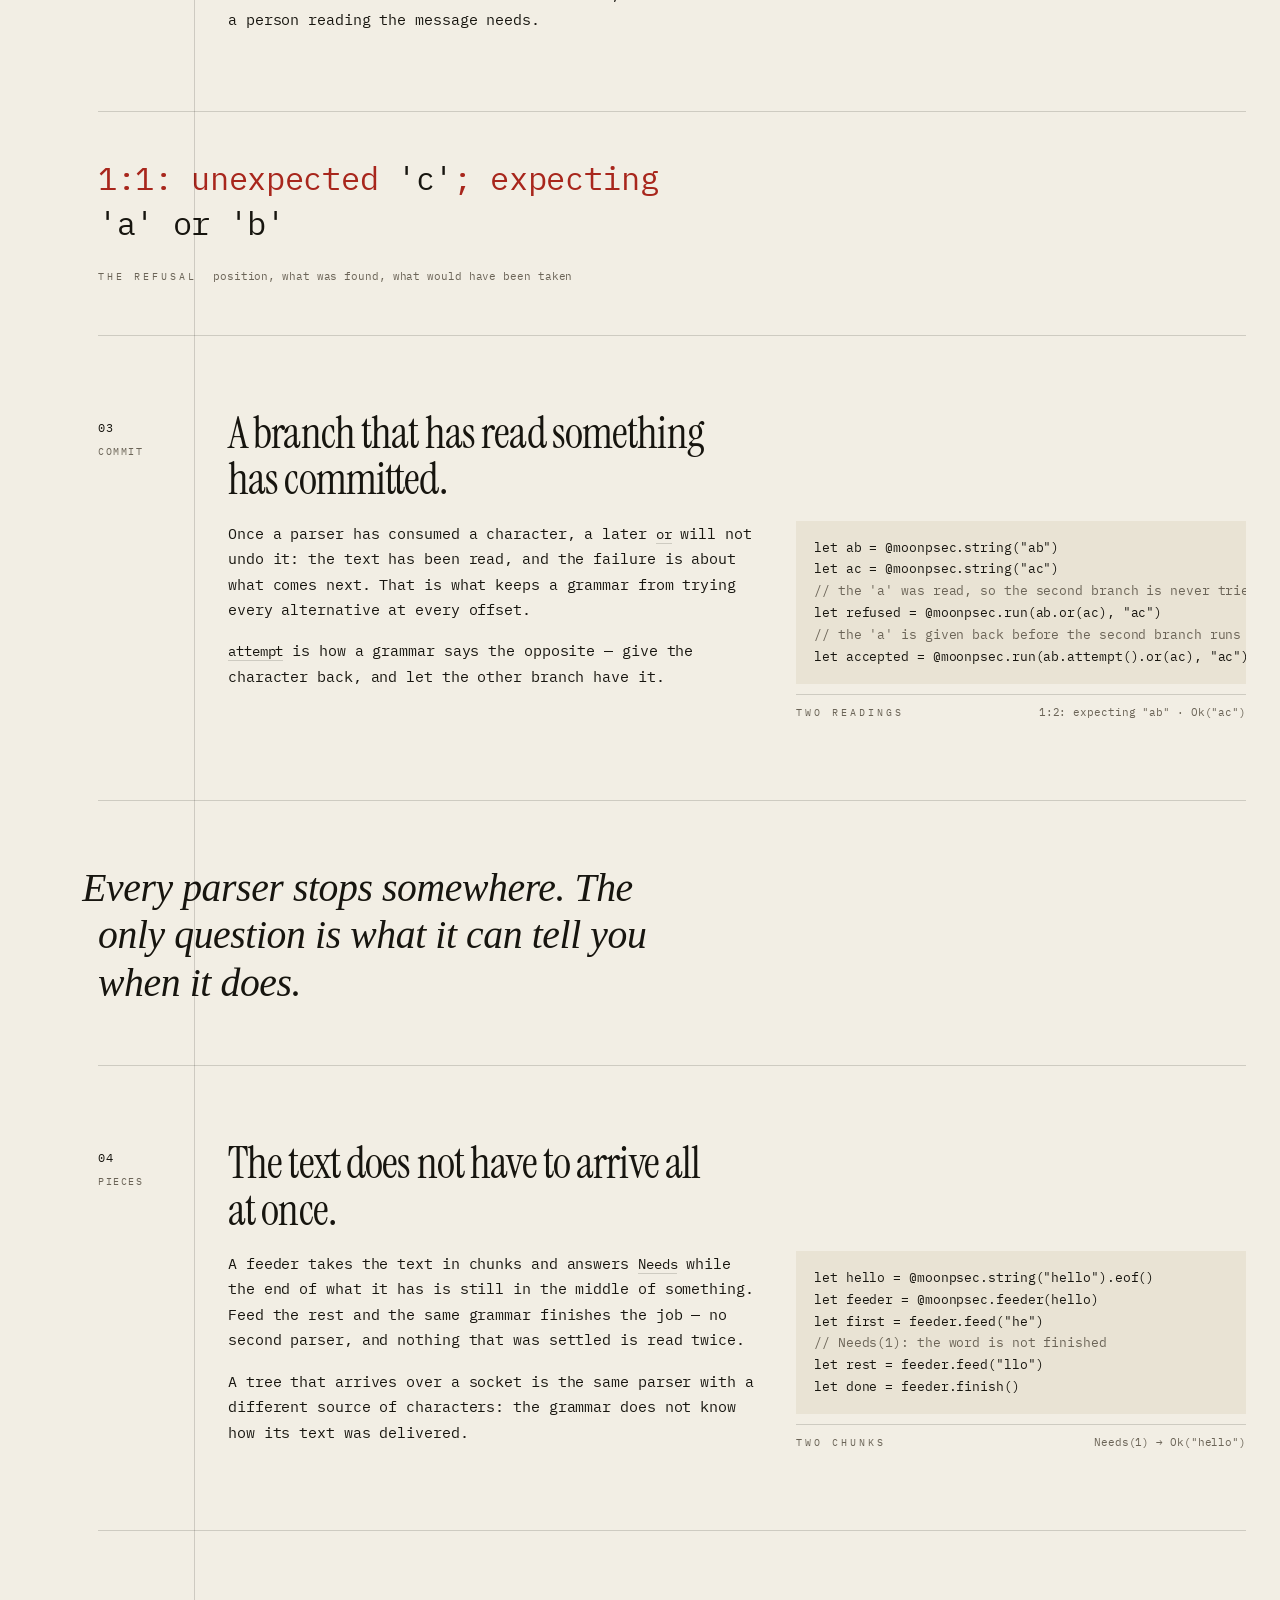
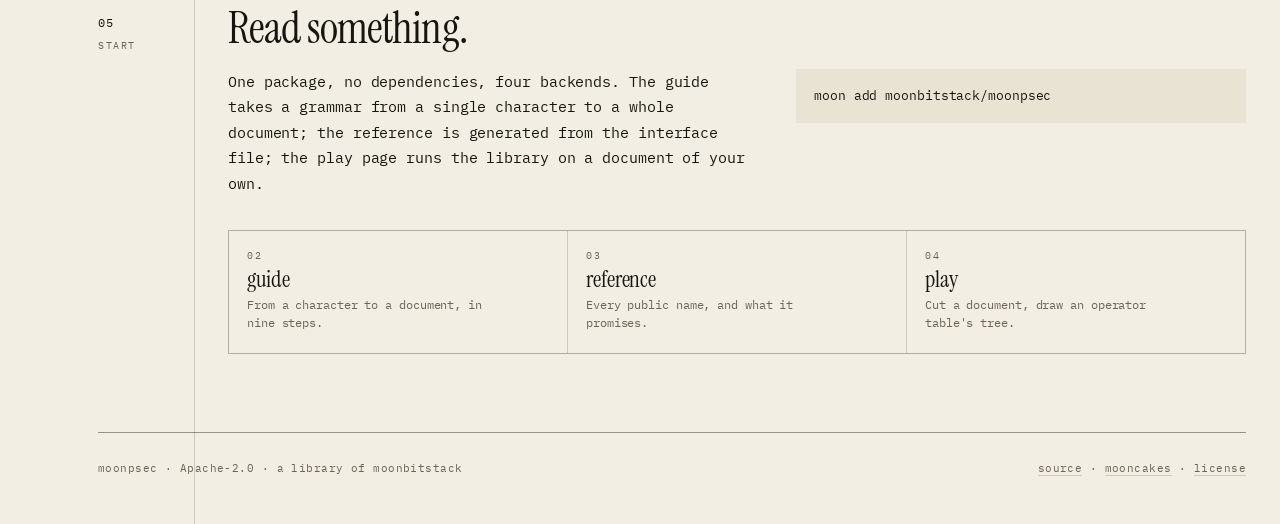
==== commit e526422c: "fix(docs): a plain name, four stones on the table, and a switch that works. The wordmark split "moon" ====
--- a/docs/index.html
+++ b/docs/index.html
@@ -11,9 +11,17 @@
 <link href="https://fonts.googleapis.com/css2?family=Instrument+Serif:ital@0;1&family=IBM+Plex+Mono:wght@300;400;500&display=swap" rel="stylesheet">
 <link rel="stylesheet" href="assets/site.css">
 <script>
-  document.documentElement.dataset.theme =
-    sessionStorage.getItem("moonpsec-theme") ||
-    (matchMedia("(prefers-color-scheme: dark)").matches ? "dark" : "light");
+  // A reload forgets the choice and goes back to following the system; moving
+  // to another page in the same visit keeps it. sessionStorage alone cannot
+  // tell those two apart, so the navigation type does.
+  (() => {
+    const chosen = sessionStorage.getItem("moonpsec-theme");
+    const reloaded = performance.getEntriesByType("navigation")[0]?.type === "reload";
+    if (reloaded) sessionStorage.removeItem("moonpsec-theme");
+    document.documentElement.dataset.theme =
+      (reloaded ? null : chosen) ||
+      (matchMedia("(prefers-color-scheme: dark)").matches ? "dark" : "light");
+  })();
 </script>
 </head>
 <body>
@@ -49,14 +57,15 @@
 
   <section class="hero">
     <div class="hero-meta">
-      <span class="label">a grammar kit for MoonBit</span>
-      <span class="label">one package · no dependencies</span>
-    </div>
-    <h1 class="display">moon<span class="caret-glyph" aria-hidden="true"></span>psec</h1>
+      <span class="label">a parser combinator library</span>
+      <span class="label">moonbit · apache-2.0 · no dependencies</span>
+    </div>
+    <h1 class="display">moon parser</h1>
     <div class="hero-body">
       <p class="lede">
-        A parser is a value. Give it text, and it answers with a value — or with
-        the place it stopped, and every character it would have taken there.
+        moonpsec reads text with a grammar written in MoonBit. Give it a
+        document, and it answers with the value — or with the place it stopped,
+        and everything it would have taken there.
       </p>
       <div class="install">
         <span class="label">install</span>
@@ -65,31 +74,23 @@
     </div>
   </section>
 
-  <section class="manuscript-block" aria-labelledby="document-label">
-    <div class="m-head">
-      <span class="label" id="document-label">the document</span>
-      <span class="label">read by examples/01-json</span>
-    </div>
-
-    <div class="m-body">
-      <div class="m-text">
-        <p class="manuscript" data-manuscript tabindex="0" aria-describedby="document-label"><span data-read></span><span data-head></span><span class="unread" data-unread>{"name": "moonpsec", "version": "0.1.0", "tags": ["parser", "combinator", "moonbit"], "license": "Apache-2.0",}</span></p>
-        <i class="mcaret" data-caret aria-hidden="true"></i>
-      </div>
-
-      <aside class="m-note" aria-hidden="true">
-        <p class="m-line"><span data-pos>1:1</span><span class="m-sep">·</span><span data-state>reading</span></p>
-        <p class="m-line sub" data-detail>the text has not been read yet</p>
-        <button class="ghost" type="button" data-hold>hold</button>
-      </aside>
-    </div>
-
-    <p class="m-foot">
-      <span class="small">click the document to place the caret</span>
-      <span class="small">the reader on this page is this library, compiled for the browser</span>
-    </p>
-
-    <p class="sr-only" data-sr>The document is read from the left. Every character up to the trailing comma is accepted; at the closing brace the reader refuses, because a comma cannot be followed by the end of an object.</p>
+  <section class="specimen-block" aria-labelledby="specimen-label">
+    <div class="specimen-head">
+      <span class="label" id="specimen-label">four documents</span>
+      <span class="label">read on this page by the library, compiled to javascript</span>
+    </div>
+    <table class="specimen-rows">
+      <thead>
+        <tr><th scope="col">document</th><th scope="col">what the reader said</th></tr>
+      </thead>
+      <tbody>
+        <tr data-doc><td class="input"><code>[1, 2, 3]</code></td><td class="verdict"><span class="word">—</span></td></tr>
+        <tr data-doc><td class="input"><code>{"name": "moonpsec"}</code></td><td class="verdict"><span class="word">—</span></td></tr>
+        <tr data-doc><td class="input"><code>{"name": "moonpsec",}</code></td><td class="verdict"><span class="word">—</span></td></tr>
+        <tr data-doc><td class="input"><code>{name: "moonpsec"}</code></td><td class="verdict"><span class="word">—</span></td></tr>
+      </tbody>
+    </table>
+    <p class="small" style="margin:12px 0 0">A refusal is not a failure to say yes; it is the position, the character found there, and the set of things that would have done instead.</p>
   </section>
 
   <section class="band" id="position">
@@ -200,9 +201,9 @@
             parser, and nothing that was settled is read twice.
           </p>
           <p>
-            The document at the top of this page is read that way: held short at
-            every character, and asked what it would say if the text ended
-            there.
+            A tree that arrives over a socket is the same parser with a
+            different source of characters: the grammar does not know how its
+            text was delivered.
           </p>
         </div>
         <figure>
@@ -257,6 +258,6 @@
 
 <script src="assets/rule.js"></script>
 <script src="assets/theme.js"></script>
-<script type="module" src="assets/manuscript.js"></script>
+<script type="module" src="assets/specimen.js"></script>
 </body>
 </html>
--- a/docs/assets/site.css
+++ b/docs/assets/site.css
@@ -73,9 +73,11 @@
 
 /* Every scroller inside a page, not just the ones marked: a code block that
    falls back to the browser's bar is the one thing a reader notices. */
-.scroll, .tape .line, pre.specimen, pre.sig, pre.code, .ref-body {
-  scrollbar-width: thin;
-  scrollbar-color: color-mix(in srgb, var(--ink) 22%, transparent) transparent;
+@supports not selector(::-webkit-scrollbar) {
+  .scroll, .tape .line, pre.specimen, pre.sig, pre.code, .ref-body {
+    scrollbar-width: thin;
+    scrollbar-color: color-mix(in srgb, var(--ink) 22%, transparent) transparent;
+  }
 }
 @supports selector(::-webkit-scrollbar) {
   .scroll::-webkit-scrollbar, .tape .line::-webkit-scrollbar,
@@ -141,7 +143,8 @@
 section.band > .side, .step > .n, .label,
 .tape, .tape *, .scrub, .readout, .readout *, .samples, .samples *,
 figure.plate, figure.plate *, .tree, .tree *,
-.bench > header, .bench > header *, .chips, .chips *, [data-state] {
+.bench > header, .bench > header *, .chips, .chips *, [data-state],
+.display, .verdict, .message-cap, .onward, .onward *, .specimen-head {
   -webkit-user-select: none;
   user-select: none;
   -webkit-touch-callout: none;
@@ -555,23 +558,6 @@
   .caret { transition: none; }
 }
 
-/* the name carries the library's subject: a caret standing in the word */
-.caret-glyph {
-  display: inline-block;
-  width: 3px;
-  height: 0.58em;
-  margin: 0 0.05em 0 0.03em;
-  background: var(--red);
-  vertical-align: baseline;
-  transform: translateY(0.02em);
-  animation: caret-blink 1.5s steps(1, end) infinite;
-}
-
-@keyframes caret-blink {
-  0%, 62% { opacity: 1; }
-  63%, 100% { opacity: 0; }
-}
-
 .tape .line { position: relative; }
 
 .caret {
@@ -739,6 +725,7 @@
 
 @media (width <= 940px) {
   .ref { grid-template-columns: minmax(0, 1fr); }
+  ul.variants li { grid-template-columns: minmax(0, 1fr); gap: 4px; }
   .toc { position: static; max-height: none; margin-bottom: 20px; border-bottom: 1px solid var(--rule); padding-bottom: 14px; }
 }
 
@@ -784,97 +771,97 @@
   overflow-x: auto;
 }
 
-/* ---------- the document, read ---------- */
-
-.manuscript-block {
-  margin-top: 56px;
-  padding: 16px 0 14px;
+/* ---------- the specimen: documents, read on this page ---------- */
+
+.specimen-block {
+  margin-top: 54px;
+  padding: 16px 0 18px;
   border-top: 1px solid var(--rule-strong);
   border-bottom: 1px solid var(--rule);
 }
 
-.m-head {
+.specimen-head {
   display: flex;
   justify-content: space-between;
+  align-items: baseline;
   gap: 20px;
-  margin-bottom: 24px;
-}
-
-.m-body {
-  display: grid;
-  grid-template-columns: minmax(0, 1fr) 216px;
-  gap: 0 40px;
-  align-items: start;
-}
-
-.m-text { position: relative; min-width: 0; }
-
-.manuscript {
-  margin: 0;
-  max-width: 62ch;
+  margin-bottom: 14px;
+}
+
+table.specimen-rows {
+  width: 100%;
+  border-collapse: collapse;
   font-family: var(--mono);
-  font-size: clamp(15px, 1.5vw, 19px);
-  line-height: 1.95;
-  letter-spacing: 0.005em;
+  font-size: clamp(12px, 1.08vw, 13.5px);
+  line-height: 1.6;
+}
+
+table.specimen-rows th {
+  padding: 0 0 8px;
+  text-align: left;
+  font-weight: 400;
+  font-size: 9.5px;
+  letter-spacing: 0.24em;
+  text-transform: uppercase;
+  color: var(--faint);
+  border-bottom: 1px solid var(--rule);
+}
+
+table.specimen-rows th:last-child { text-align: right; }
+
+table.specimen-rows td {
+  padding: 11px 0;
+  border-bottom: 1px dotted var(--rule);
+  vertical-align: baseline;
+}
+
+table.specimen-rows tr:last-child td { border-bottom: 0; }
+
+table.specimen-rows td.input {
+  white-space: pre;
   color: var(--ink);
-  outline: none;
-  cursor: text;
-}
-
-.manuscript .unread { color: var(--faint); }
-
-/* The character the reader cannot take. */
-.manuscript .stop {
-  background: var(--red-soft);
-  box-shadow: 0 0 0 1px var(--red);
-  color: var(--ink);
-}
-
-.mcaret {
-  position: absolute;
-  top: 0;
-  left: 0;
-  width: 1px;
-  height: 1.6em;
-  background: var(--red);
-  pointer-events: none;
-  transition: transform 70ms linear, height 70ms linear;
-}
-
-.mcaret::before,
-.mcaret::after {
-  content: "";
-  position: absolute;
-  left: -2px;
-  width: 5px;
-  height: 1px;
-  background: var(--red);
-}
-.mcaret::before { top: 0; }
-.mcaret::after { bottom: 0; }
-
-.m-note {
-  border-left: 1px solid var(--rule);
-  padding: 2px 0 0 18px;
-  font-family: var(--mono);
-  font-size: 12px;
-  line-height: 1.7;
-}
-
-.m-line { margin: 0; }
-.m-line.sub { margin-top: 6px; font-size: 11.5px; line-height: 1.6; color: var(--faint); }
-.m-sep { color: var(--faint); margin: 0 6px; }
-
-.m-note [data-state].is-refused { color: var(--red); }
-.m-note .m-line.is-refused { color: var(--red); }
-.m-note .ghost { margin-top: 16px; }
-
-.m-foot {
-  display: flex;
-  justify-content: space-between;
-  gap: 20px;
-  flex-wrap: wrap;
-  margin: 22px 0 0;
+  overflow-wrap: normal;
+}
+
+table.specimen-rows td.input code {
+  padding: 0;
+  border: 0;
+  background: none;
+  font-size: inherit;
+}
+
+table.specimen-rows td.verdict {
+  text-align: right;
+  color: var(--faint);
+}
+
+table.specimen-rows td.verdict.accepted { color: var(--ink); }
+table.specimen-rows td.verdict.refused { color: var(--red); }
+
+table.specimen-rows td.verdict .where {
+  color: color-mix(in srgb, var(--red) 70%, var(--ink));
+}
+
+table.specimen-rows td.verdict.accepted .where { color: var(--faint); }
+
+table.specimen-rows code { background: none; }
+
+@media (width <= 760px) {
+  .specimen-head { flex-direction: column; gap: 6px; }
+  table.specimen-rows thead { display: none; }
+  table.specimen-rows td.input {
+    white-space: normal;
+    overflow-wrap: anywhere;
+    display: block;
+    padding-bottom: 2px;
+    border-bottom: 0;
+  }
+  table.specimen-rows td.verdict {
+    display: block;
+    text-align: left;
+    padding-top: 0;
+  }
+  table.specimen-rows th:last-child { text-align: left; }
 }
 
 /* ---------- sections: prose beside its specimen ---------- */
